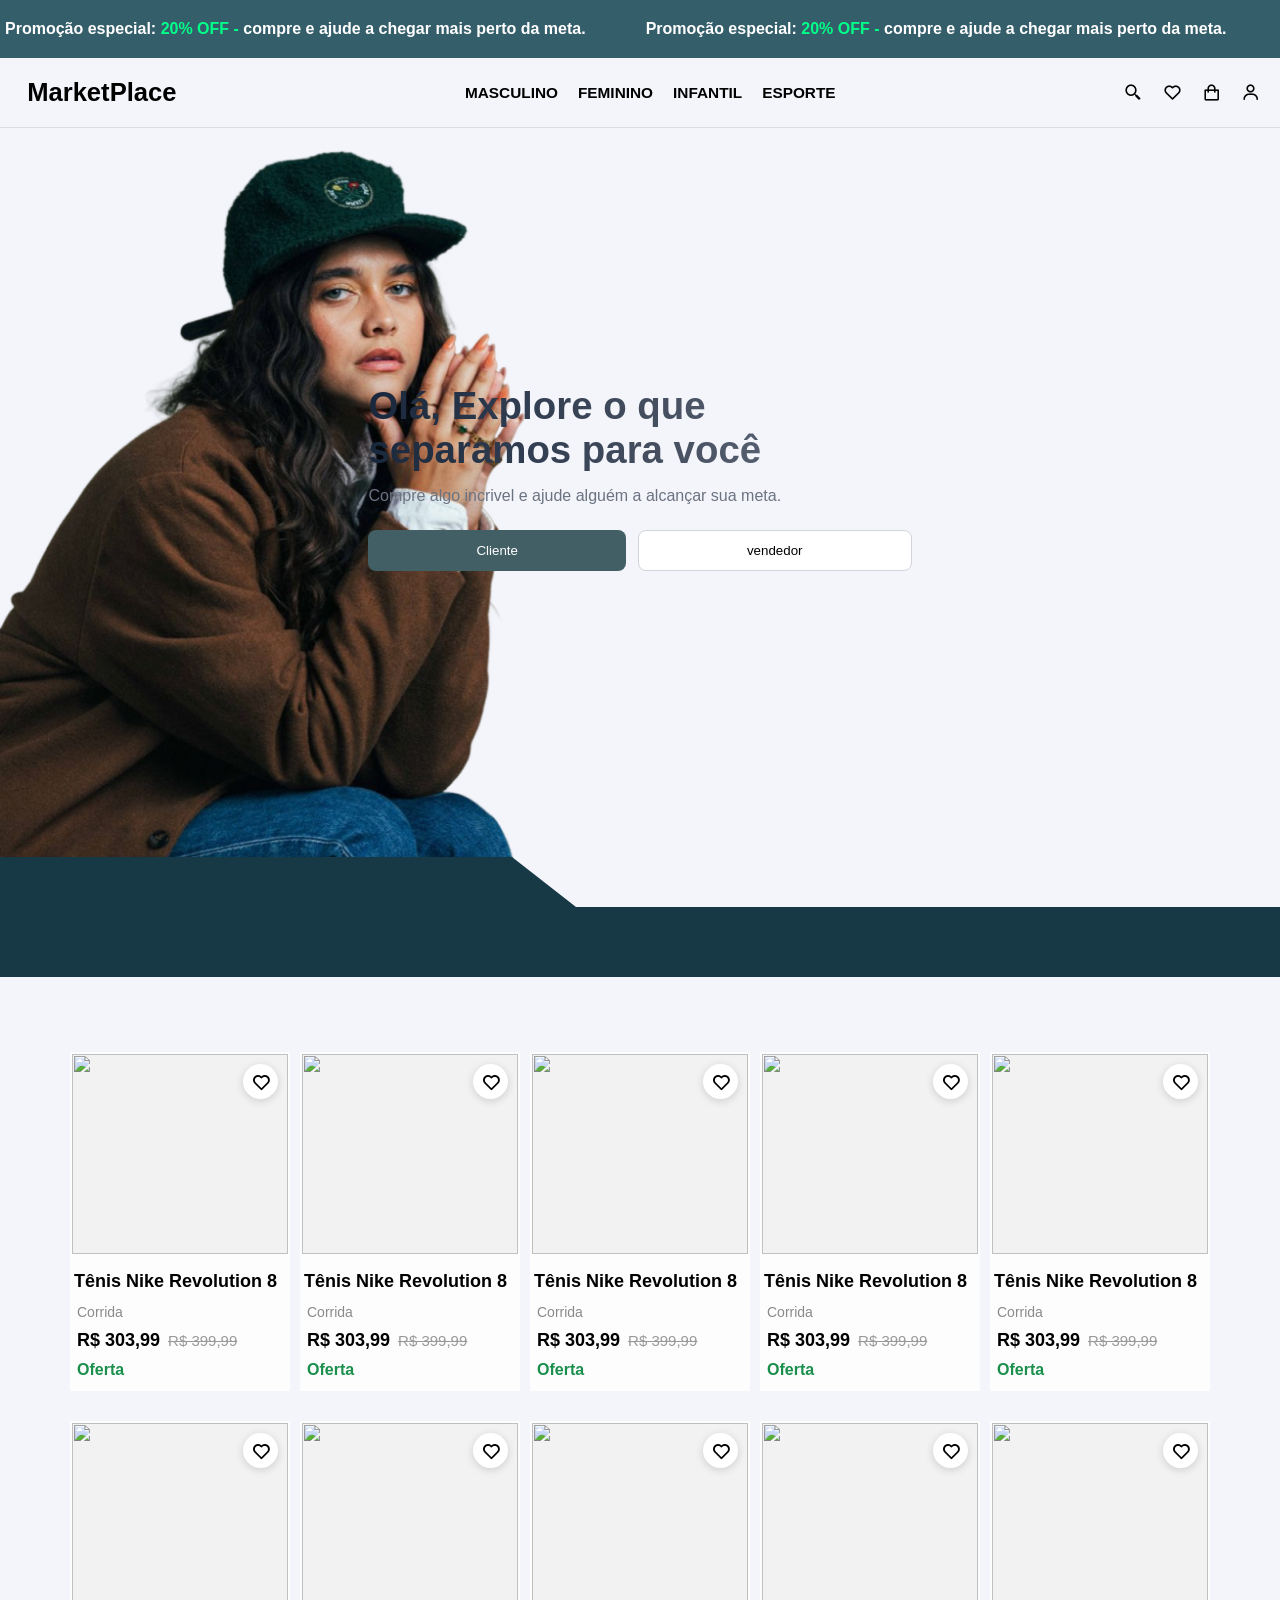
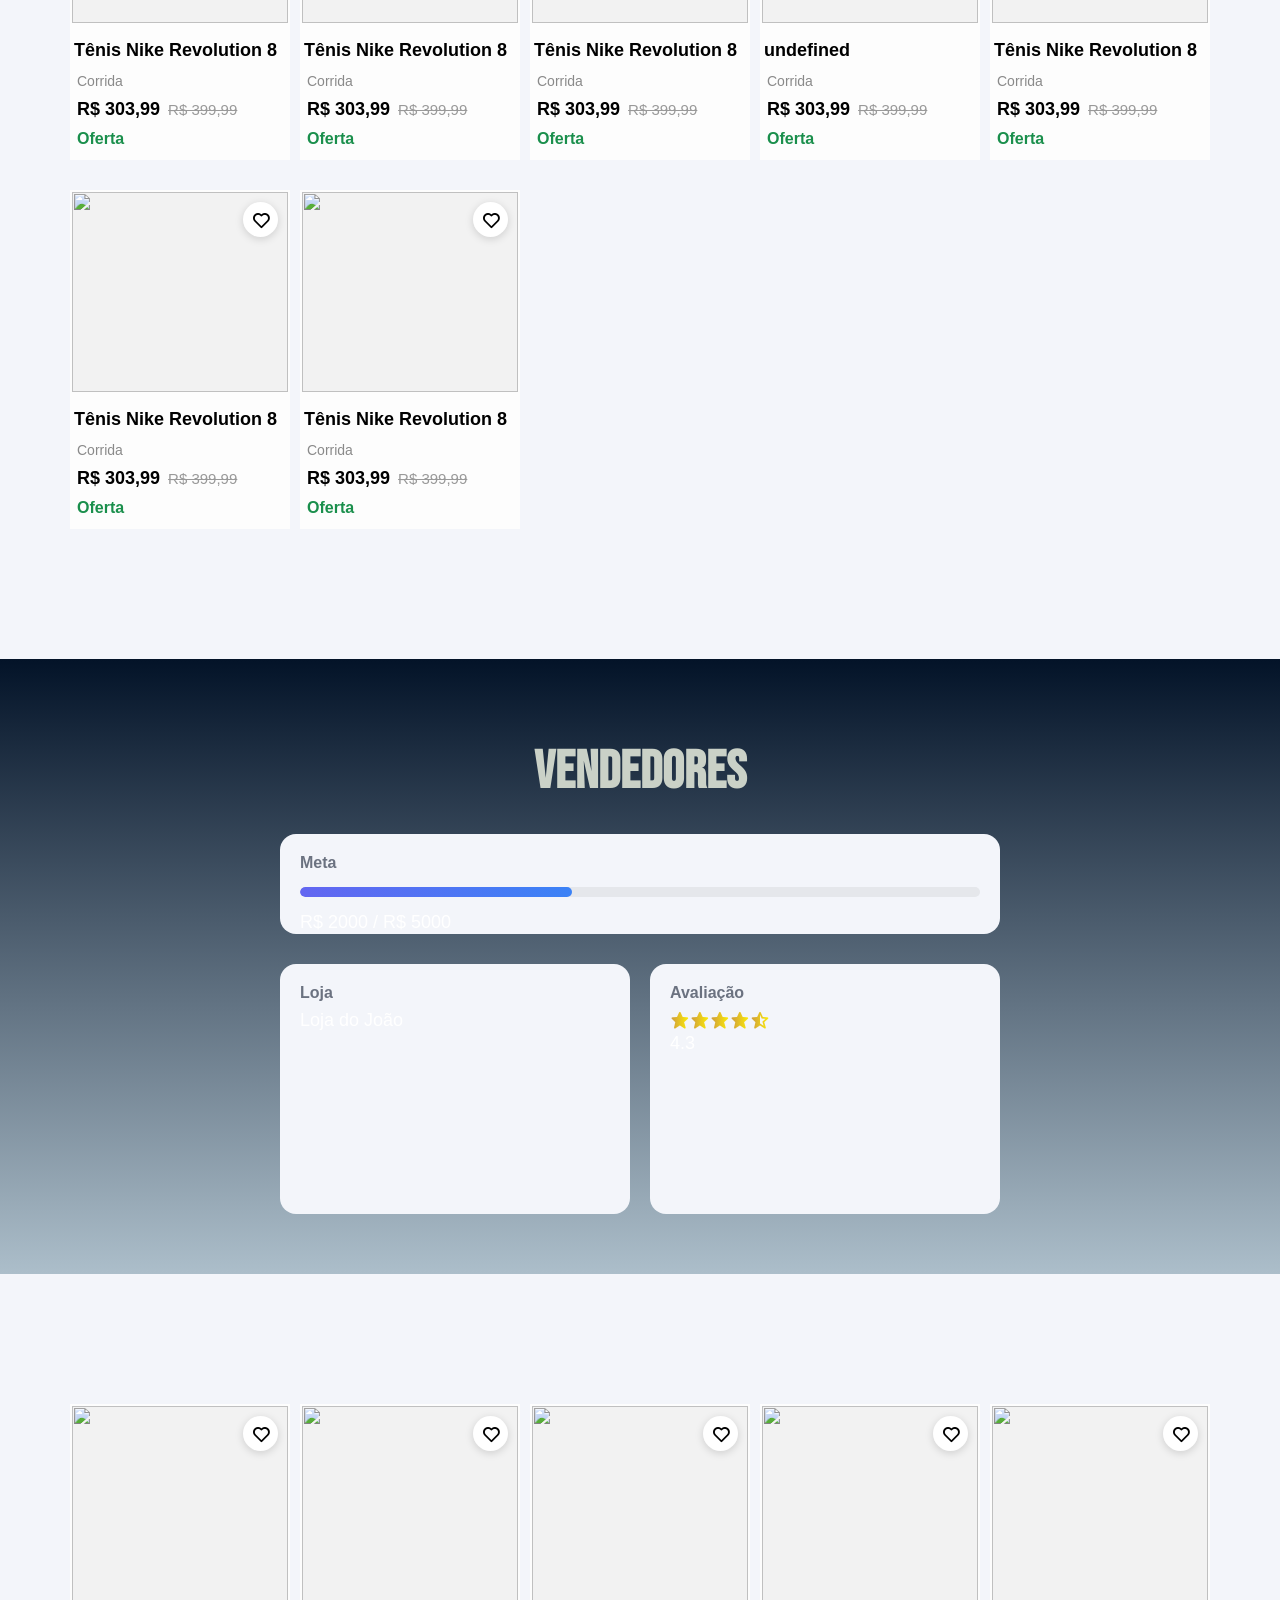
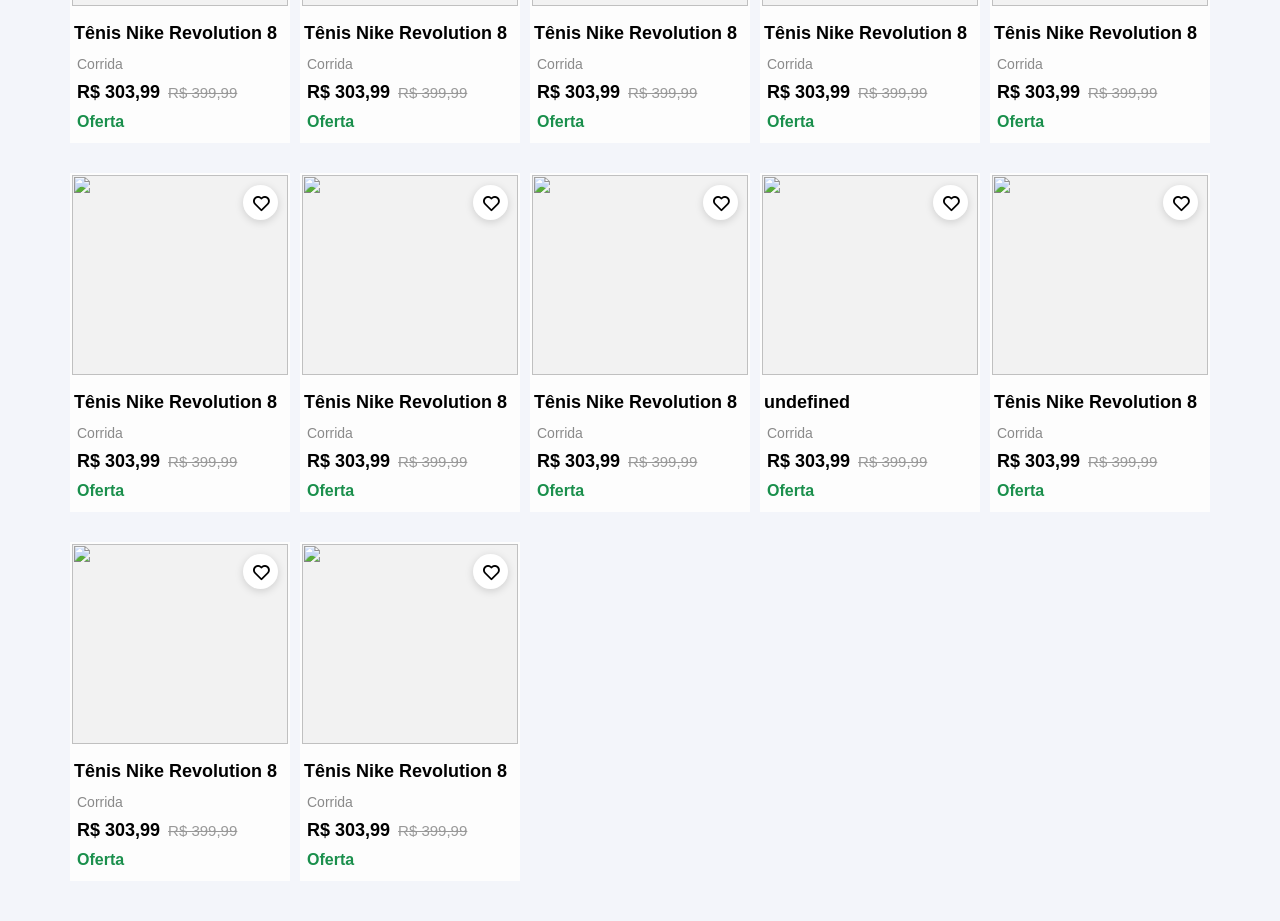
==== index.html @ a1384e56 "Add files via upload" ====
<!DOCTYPE html>
<html lang="pt-br">

<head>
    <meta charset="UTF-8">
    <title>MarketPlace</title>
    <link rel="stylesheet" href="assets/css/homes.css">
    <link href="https://unpkg.com/boxicons@2.1.4/css/boxicons.min.css" rel="stylesheet" />
    <link rel="icon" href="assets/img/logo.png" type="image/png">
</head>

<body>

    <div class="offers-bar">
        <div class="promo-track">
            <div class="promo">
                <p>Promoção especial: <span> 20% OFF - </span> compre e ajude a chegar mais perto da meta.</p>
                <p>Promoção especial: <span> 20% OFF - </span> compre e ajude a chegar mais perto da meta.</p>
                <p>Promoção especial: <span> 20% OFF - </span> compre e ajude a chegar mais perto da meta.</p>
                <p>Promoção especial: <span> 20% OFF - </span> compre e ajude a chegar mais perto da meta.</p>
            </div>
            <div class="promo">
                <p>Promoção especial: <span> 20% OFF - </span> compre e ajude a chegar mais perto da meta.</p>
                <p>Promoção especial: <span> 20% OFF - </span> compre e ajude a chegar mais perto da meta.</p>
                <p>Promoção especial: <span> 20% OFF - </span> compre e ajude a chegar mais perto da meta.</p>
                <p>Promoção especial: <span> 20% OFF - </span> compre e ajude a chegar mais perto da meta.</p>
            </div>
        </div>
    </div>
    <nav class="main-header">
        <!-- ================== LOGO ==================-->
        <div class="logo">
            <img src="assets/img/marketplace.png" alt="">
            <span>MarketPlace</span>
        </div>
        <!-- ================== MENU ==================-->
        <div class="main-nav">
            <a href="#">MASCULINO</a>
            <a href="#">FEMININO</a>
            <a href="#">INFANTIL</a>
            <a href="#">ESPORTE</a>
        </div>
        <!-- ================== ICONÊS ==================-->
        <div class="header-icons">
            <i class='bx bx-search-alt-2'></i>
            <i class='bx bx-heart'></i>
            <i class='bx bx-shopping-bag'></i>
            <i class='bx bx-user'></i>
        </div>
    </nav>



    <!-- ================== Baner ==================-->
    <section class="hero">
        <div class="img-primary"><img src="assets/img/modelo5.png" alt=""></div>
        <div class="hero-content animate">
            <h1>Olá, Explore o que <br> separamos para você</h1>
            <p>Compre algo incrivel e ajude alguém a alcançar sua meta.</p>
            <div class="buttons">
                <button class="btn-primary">Cliente</button>
                <button class="btn-secondary">vendedor</button>
            </div>
        </div>
    </section>

    <section class="retangulo"></section>

    <!-- ====================== PRODUTOS 01 ====================== -->
    <section class="main-offers animate">
        <div class="container" id="produtos-container01">
            
        </div>
    </section>


    <!-- ====================== PERFIL DE VENDEDORES ====================== -->
    <section class="seller-deshboard">
        <h2>VENDEDORES</h2>
        <div class="slider-vendedores">
            <div class="track">
                <!-- Loja 01 -->
                <div class="grupo">
                    <div class="card-vendedor meta">
                        <h3>Meta</h3>
                        <div class="barra">
                            <div class="progresso"></div>
                        </div>
                        <p class="meta-text"></p>
                    </div>
                    <div class="card-vendedor loja">
                        <h3>Loja</h3>
                        <p class="nome">Loja do João</p>
                    </div>
                    <div class="card-vendedor avaliacao">
                        <h3>Avaliação</h3>
                        <div class="stars"></div>
                        <p class="nota"></p>
                    </div>
                </div>
                <!-- Loja 02 -->
                <div class="grupo">
                    <div class="card-vendedor meta">
                        <h3>Meta</h3>
                        <div class="barra">
                            <div class="progresso"></div>
                        </div>
                        <p class="meta-text"></p>
                    </div>
                    <div class="card-vendedor loja">
                        <h3>Loja</h3>
                        <p class="nome">Loja da Ana</p>
                    </div>
                    <div class="card-vendedor avaliacao">
                        <h3>Avaliação</h3>
                        <div class="stars"></div>
                        <p class="nota"></p>
                    </div>
                </div>
                <!-- Loja 03 -->
                <div class="grupo">
                    <div class="card-vendedor meta">
                        <h3>Meta</h3>
                        <div class="barra">
                            <div class="progresso"></div>
                        </div>
                        <p class="meta-text"></p>
                    </div>
                    <div class="card-vendedor loja">
                        <h3>Loja</h3>
                        <p class="nome">Tech Store</p>
                    </div>
                    <div class="card-vendedor avaliacao">
                        <h3>Avaliação</h3>
                        <div class="stars"></div>
                        <p class="nota"></p>
                    </div>
                </div>
                <!-- Loja 04 -->
                <div class="grupo">
                    <div class="card-vendedor meta">
                        <h3>Meta</h3>
                        <div class="barra">
                            <div class="progresso"></div>
                        </div>
                        <p class="meta-text"></p>
                    </div>
                    <div class="card-vendedor loja">
                        <h3>Loja</h3>
                        <p class="nome">Tech Store</p>
                    </div>
                    <div class="card-vendedor avaliacao">
                        <h3>Avaliação</h3>
                        <div class="stars"></div>
                        <p class="nota"></p>
                    </div>
                </div>
                <!-- Loja 05 -->
                <div class="grupo">
                    <div class="card-vendedor meta">
                        <h3>Meta</h3>
                        <div class="barra">
                            <div class="progresso"></div>
                        </div>
                        <p class="meta-text"></p>
                    </div>
                    <div class="card-vendedor loja">
                        <h3>Loja</h3>
                        <p class="nome">Tech Store</p>
                    </div>
                    <div class="card-vendedor avaliacao">
                        <h3>Avaliação</h3>
                        <div class="stars"></div>
                        <p class="nota"></p>
                    </div>
                </div>
                <!-- Loja 06 -->
                <div class="grupo">
                    <div class="card-vendedor meta">
                        <h3>Meta</h3>
                        <div class="barra">
                            <div class="progresso"></div>
                        </div>
                        <p class="meta-text"></p>
                    </div>
                    <div class="card-vendedor loja">
                        <h3>Loja</h3>
                        <p class="nome">Tech Store</p>
                    </div>
                    <div class="card-vendedor avaliacao">
                        <h3>Avaliação</h3>
                        <div class="stars"></div>
                        <p class="nota"></p>
                    </div>
                </div>
            </div>
        </div>
    </section>

    <!-- ====================== PRODUTOS 02 ====================== -->
    <section class="main-offers animate">
        <div class="container" id="produtos-container02">
            
        </div>
    </section>

    <script src="assets/js/modelo.js"></script>

</body>

</html>
---- assets/css/homes.css ----
@import url('https://fonts.googleapis.com/css2?family=Bebas+Neue&family=Permanent+Marker&family=SN+Pro:ital,wght@0,200..900;1,200..900&display=swap');

/* Reset básico */
* {
    margin: 0;
    padding: 0;
    box-sizing: border-box;
    font-family: Arial, Helvetica, sans-serif;
    /* Use 'Samsung Sharp Sans' se tiver o arquivo */
}

body {
    background: #f3f5fa;
}


.main-header {
    display: flex;
    align-items: center;
    justify-content: space-between;
    padding: 20px;
    border-bottom: 1px solid #dcdde1;

    position: sticky;
    top: 0;
    z-index: 1000;
    background: #f3f5fa;
}



/* LOGO */
.logo {
    font-size: clamp(18px, 2vw, 28px);
    font-weight: bold;
}

/* MENU */
.main-nav {
    display: flex;
    font-size: clamp(14px, 1.2vw, 18px);
    list-style: none;
    gap: 20px;
}

.main-nav a {
    text-decoration: none;
    color: black;
    font-family: 'Fira Sasns', sans-serif;
    font-weight: 600;
}

.main-nav a:hover {
    color: #ccc;
}


/* ICONES */
.header-icons {
    display: flex;
    gap: 20px;
    font-size: clamp(16px, 1.5vw, 22px);
    cursor: pointer;

}

/* banner*/
.hero {
    min-height: 76vh;
    display: flex;
    align-items: center;
    justify-content: center;
    position: relative;

}

.hero-content h1 {
    font-size: clamp(24px, 3vw, 16vh);
    margin: 15px 0;
    background: linear-gradient(90deg, #19273c, #6b7280);
    background-clip: text;
    -webkit-text-fill-color: transparent;
}

.hero-content p {
    color: #6b7280;
    margin-bottom: 25px;
}

.buttons {
    display: flex;
    justify-content: center;
    gap: 12px;
    margin-top: 10px;
}

.btn-primary {
    background: #425f65;
    color: white;
    border: none;
    padding: 12px 12vh;
    border-radius: 8px;
    font-weight: 500px;
    cursor: pointer;
}

.btn-secondary {
    background: #ffffff;
    color: black;
    border: 1px solid #d1d5db;
    padding: 12px 12vh;
    border-radius: 8px;
    font-weight: 500px;
    cursor: pointer;
}

/* oferta */
.offers-bar {
    overflow: hidden;
    background: #355e6b;
    color: white;
    padding: 10px 0;
}

.promo-track {
    display: flex;
    gap: 50px;
    width: max-content;
    animation: scroll 30s linear infinite;
}

.promo {
    display: flex;
    gap: 60px;
}

.promo p {
    white-space: nowrap;
    font-family: Arial, Helvetica, sans-serif;
    color: white;
}

.promo span {
    color: #00ff88;
    font-weight: bold;
}

@keyframes scroll {
    from {
        transform: translateX(0);
    }

    to {
        transform: translateX(-50%);
    }
}

.img-primary {
    position: absolute;
    left: 0;
    top: 55%;
    transform: translateY(-50%);
}

.img-primary img {
    display: block;
    width: 60vh;
    height: auto;
}

.img-primary img::after {
    content: "";
    position: absolute;
    left: 0;
    bottom: 0;
    width: 100%;
    height: 40%;
    background: linear-gradient(to top rgba(0, 0, 0.4) transparent);

    pointer-events: none;
}

.retangulo {
    width: 100%;
    height: 200px;
    background: #173845;
    clip-path: polygon(0 40%, 40% 40%, 45% 65%, 100% 65%, 100% 100%, 0% 100%);
    display: flex;
    align-items: center;
    position: relative;
    top: -35px;
    box-shadow: 2 15px 30px rgba(0, 0, 0, 0.4);
    overflow: hidden;
}


/* 4. Título Inferior */
.main-offers h2 {
    text-align: center;
    font-size: 6vh;
    margin: 50px;
    color: #465741;
    font-family: "Bebas Neue", sans-serif;
}

/* CARDS */
/* container dos produtos */
.container {
    display: grid;
    grid-template-columns: repeat(auto-fit, 220px);
    /* largura fixa */
    justify-content: center;
    row-gap: 30px;
    column-gap: 10px;
    padding: 40px 20px;
}

/* card */
.card {
    max-width: 220px;
    background: #fdfdFD;
    position: relative;
    cursor: pointer;
    border: 2px solid transparent;
    transition: 0.3s;
    transition: all 0.6s ease, box-shadow 0.3s ease;
}

.card:hover {
    border: 2px solid black;
    transform: translateY(-5px);
    box-shadow: 0 10px 25px rgba(0, 0, 0, 0.15);
}

.heart {
    position: absolute;
    top: 10px;
    right: 10px;

    width: 35px;
    height: 35px;

    background: white;
    border-radius: 50%;

    display: flex;
    align-items: center;
    justify-content: center;

    font-size: 20px;
    cursor: pointer;

    box-shadow: 0 2px 8px rgba(0, 0, 0, 0.15);
}


/* área da imagem */
.img-produto {
    background: #f2f2f2;
    width: 100%;
    height: 200px;
    display: flex;
    align-items: center;
    justify-content: center;
}

/* imagem */
.img-produto img {
    width: 100%;
    height: 100%;
    object-fit: cover;
}

/* título */
.card h3 {
    font-size: 18px;
    margin-top: 15px;
    padding: 2px;
}

/* categoria */
.categoria {
    color: #8a8a8a;
    font-size: 14px;
    padding: 10px 5px;
}

/* preço */
.price {
    display: flex;
    align-items: center;
    gap: 8px;
    padding: 0 5px;
}

.preco-atual {
    font-weight: bold;
    font-size: 18px;
}

.preco-antigo {
    text-decoration: line-through;
    font-size: 15px;
    color: #999;
}


/* promoção */
.promo {
    color: #1a8f4c;
    font-weight: bold;
    padding: 10px 5px;
}

/*Pefil de venderes e suas metas*/
.seller-deshboard {
    grid-template-columns: repeat(2, 350px);
    background: linear-gradient(to bottom, #031328, #acbeca);
    justify-content: center;
    gap: 20px;
    margin: 90px 0;
    padding: 50px;
}

/* 4. Título Inferior */
.seller-deshboard h2 {
    grid-column: span 2;
    text-align: center;
    font-size: 6vh;
    margin: 30px;
    color: #cad1c7;
    font-family: "Bebas Neue", sans-serif;
}

/* Vendedores */
.card-vendedor {
    background: #f3f5fa;
    padding: 20px;
    border-radius: 16px;
    width: 350px;
    height: 250px;
    margin-bottom: 10px;
    color: white;
}

/* card grande */
.meta {
    grid-column: span 2;
    width: 100%;
    height: 100px;
}

/* títulos */
.card-vendedor h3 {
    font-size: 16px;
    color: #6b7280;
    margin-bottom: 8px;
}

/* texto principal */
.card-vendedor p {
    font-size: 18px;
    font-weight: 500;
}

/* estrelas */
.stars i {
    background: linear-gradient(to right, #cc9743, #fff200);
    font-size: 20px;
    justify-content: center;
    background-clip: text;
    -webkit-text-fill-color: transparent;
}

#nota {
    font-weight: bold;
    font-size: 20vh;
    margin-top: 5px;
    color: black;
}

/* barra */
.barra {
    width: 100%;
    height: 10px;
    background: #e5e7eb;
    border-radius: 999px;
    overflow: hidden;
    margin: 15px 0;
}

/* progresso */
.progresso {
    width: 0%;
    height: 100%;
    border-radius: 999px;
    transition: width 1s ease;
    background: linear-gradient(90deg, #6366f1, #3b82f6);
}

.slider-vendedores {
    overflow: hidden;
    width: 100%;
}

.track {
    display: flex;
    transition: transform 0.8s ease-in-out;
}

.grupo {
    min-width: 100%;
    display: grid;
    grid-template-columns: repeat(2, 350px);
    justify-content: center;
    gap: 20px;
}

@media (prefers-color-scheme: dark) {
    body {
        background: #051216;
        color: #ffffff;

        background-image: url("data:image/svg+xml,<svg xmlns='http://www.w3.org/2000/svg' width='800' height='400'><g fill='none' stroke='%23333333' stroke-width='1'><path d='M0 200 Q200 100 400 200 T800 200'/><path d='M0 230 Q200 130 400 230 T800 230'/><path d='M0 260 Q200 160 400 260 T800 260'/><path d='M0 290 Q200 190 400 290 T800 290'/></g></svg>");

        background-size: 800px 400px;
    }

    .main-header {
        background-color: #071b22;
        border-bottom: 1px solid #7ddacf9a;
    }

    .main-nav a {
        color: white;
    }

    .hero-content h1 {
        background: linear-gradient(90deg, #eaebed, #6b7280);
        background-clip: text;
        -webkit-text-fill-color: transparent;
    }

    .card {
        background: #0e4338;
    }

    .retangulo{
        background: #042322;
    }

    .seller-deshboard{
           background: linear-gradient(to bottom, #122b45, #73787e); 
    }
}

.animate {
    opacity: 0;
    transform: translateY(60px);
    transition: all 0.8s ease;
}

.animate.show {
    opacity: 1;
    transform: translateY(0);
}
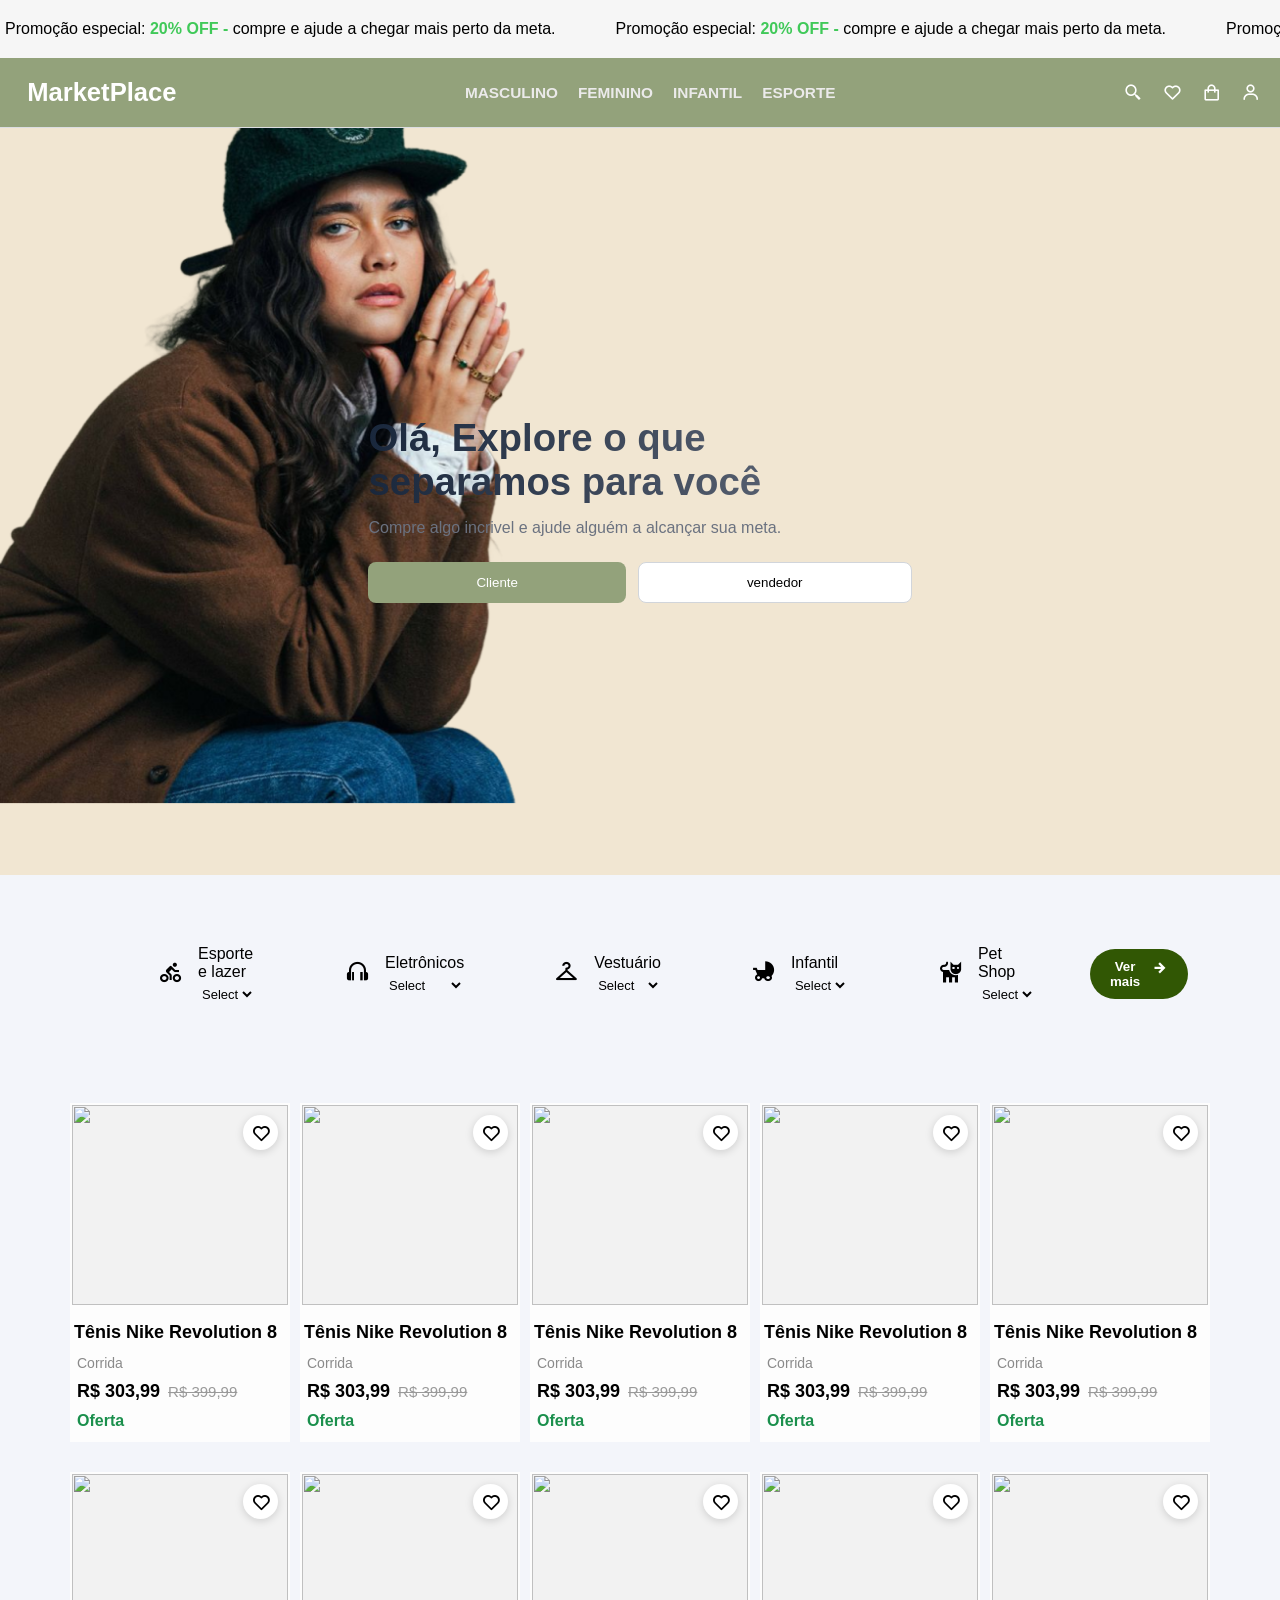
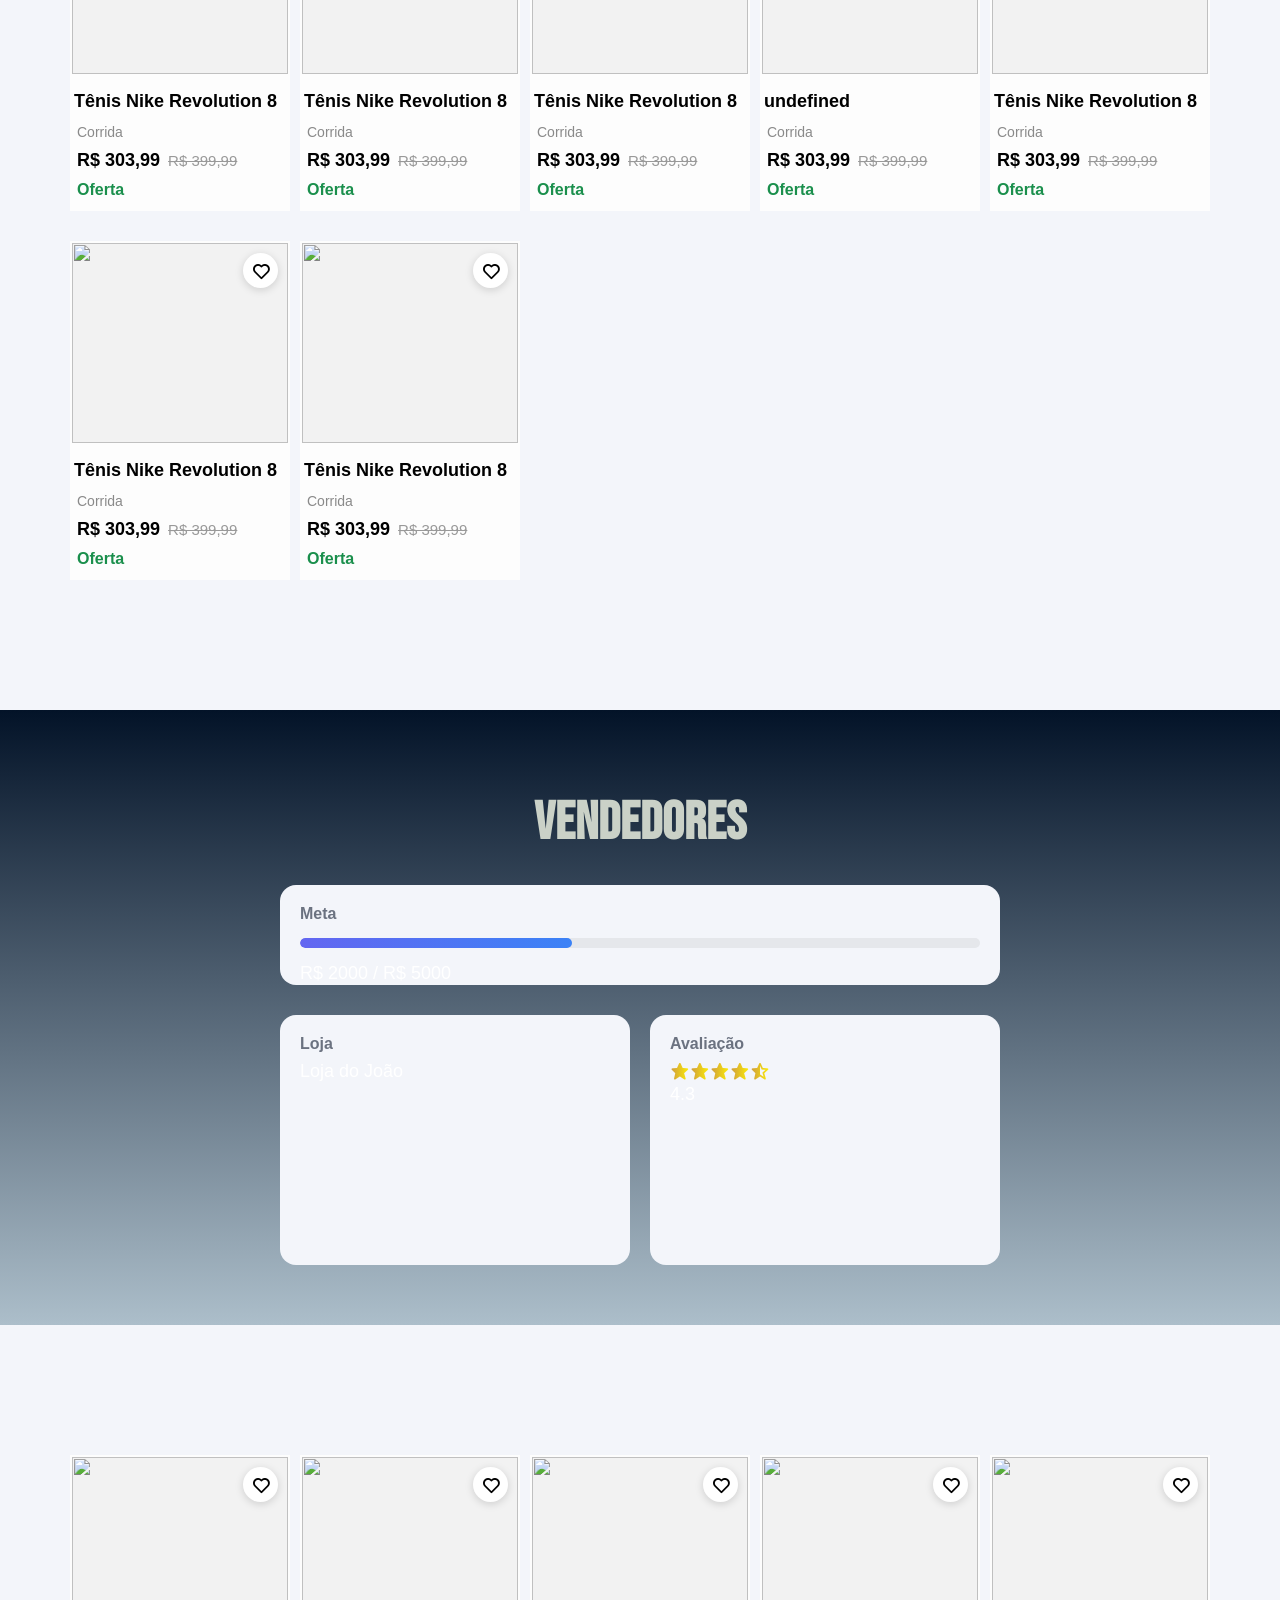
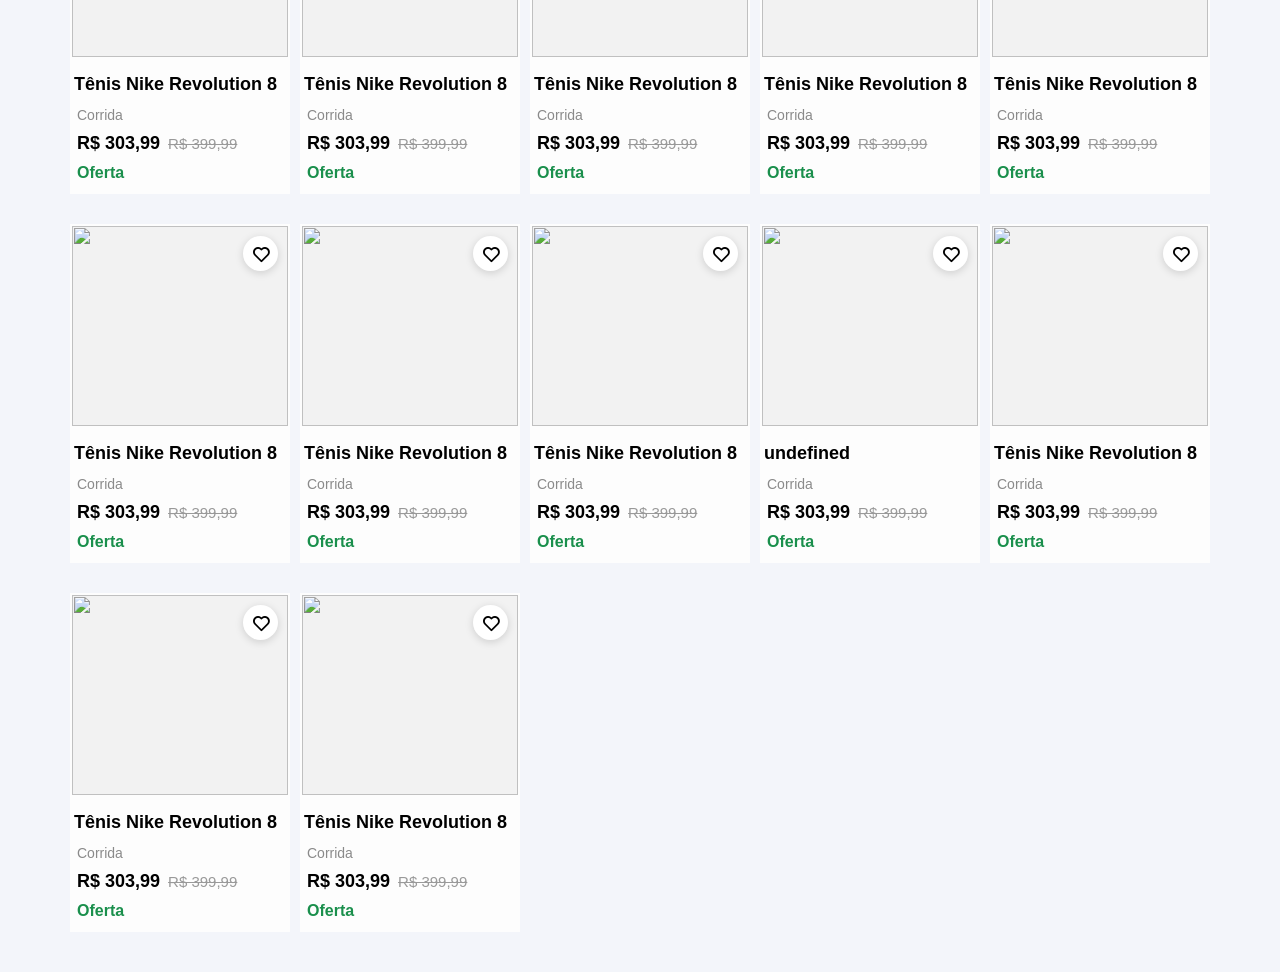
==== commit 8ee0293c: "Update index.html" ====
--- a/index.html
+++ b/index.html
@@ -64,12 +64,76 @@
         </div>
     </section>
 
-    <section class="retangulo"></section>
+    <div class="filtro">
+        <div class="item">
+            <span><i class='bx bx-cycling'></i></span>
+            <div class="info">
+                <p>Esporte e lazer</p>
+                <select>
+                    <option>Select</option>
+                </select>
+            </div>
+        </div>
+
+        <div class="divisor"></div>
+
+        <div class="item">
+            <span><i class='bx bx-headphone'></i></span>
+            <div class="info">
+                <p>Eletrônicos</p>
+                <select>
+                    <option>Select</option>
+                </select>
+            </div>
+        </div>
+
+        <div class="divisor"></div>
+
+        <div class="item">
+            <span><i class='bx bx-closet'></i></span>
+            <div class="info">
+                <p>Vestuário</p>
+                <select>
+                    <option>Select</option>
+                </select>
+            </div>
+        </div>
+
+        <div class="divisor"></div>
+
+        <div class="item">
+            <span><i class='bx bxs-baby-carriage'></i></span>
+            <div class="info">
+                <p>Infantil</p>
+                <select>
+                    <option>Select</option>
+                </select>
+            </div>
+        </div>
+
+        
+        <div class="divisor"></div>
+
+        <div class="item">
+            <span><i class='bx bxs-cat'></i></span>
+            <div class="info">
+                <p>Pet Shop</p>
+                <select>
+                    <option>Select</option>
+                </select>
+            </div>
+        </div>
+
+        <button class="btn-opc">Ver mais<i class='bx bx-right-arrow-alt'></i></button>
+    </div>
+
+
+
 
     <!-- ====================== PRODUTOS 01 ====================== -->
     <section class="main-offers animate">
         <div class="container" id="produtos-container01">
-            
+
         </div>
     </section>
 
@@ -200,7 +264,7 @@
     <!-- ====================== PRODUTOS 02 ====================== -->
     <section class="main-offers animate">
         <div class="container" id="produtos-container02">
-            
+
         </div>
     </section>
 
@@ -208,4 +272,4 @@
 
 </body>
 
-</html>+</html>
--- a/assets/css/homes.css
+++ b/assets/css/homes.css
@@ -20,11 +20,10 @@
     justify-content: space-between;
     padding: 20px;
     border-bottom: 1px solid #dcdde1;
-
     position: sticky;
     top: 0;
     z-index: 1000;
-    background: #f3f5fa;
+    background: #93a27b;
 }
 
 
@@ -33,6 +32,7 @@
 .logo {
     font-size: clamp(18px, 2vw, 28px);
     font-weight: bold;
+    color: white;
 }
 
 /* MENU */
@@ -45,19 +45,20 @@
 
 .main-nav a {
     text-decoration: none;
-    color: black;
+    color: rgb(235, 234, 234);
     font-family: 'Fira Sasns', sans-serif;
     font-weight: 600;
 }
 
 .main-nav a:hover {
-    color: #ccc;
+    color: #000000;
 }
 
 
 /* ICONES */
 .header-icons {
     display: flex;
+    color: white;
     gap: 20px;
     font-size: clamp(16px, 1.5vw, 22px);
     cursor: pointer;
@@ -66,11 +67,12 @@
 
 /* banner*/
 .hero {
-    min-height: 76vh;
+    min-height: 83vh;
     display: flex;
     align-items: center;
     justify-content: center;
     position: relative;
+    background: #f1e6d2;
 
 }
 
@@ -95,7 +97,7 @@
 }
 
 .btn-primary {
-    background: #425f65;
+    background: #93a27b;
     color: white;
     border: none;
     padding: 12px 12vh;
@@ -117,8 +119,7 @@
 /* oferta */
 .offers-bar {
     overflow: hidden;
-    background: #355e6b;
-    color: white;
+    background: #f6f6f6;
     padding: 10px 0;
 }
 
@@ -135,13 +136,12 @@
 }
 
 .promo p {
-    white-space: nowrap;
-    font-family: Arial, Helvetica, sans-serif;
-    color: white;
+    font-weight: 300;
+    color: black;
 }
 
 .promo span {
-    color: #00ff88;
+    color: #40c959;
     font-weight: bold;
 }
 
@@ -158,7 +158,7 @@
 .img-primary {
     position: absolute;
     left: 0;
-    top: 55%;
+    top: 311px;
     transform: translateY(-50%);
 }
 
@@ -168,29 +168,72 @@
     height: auto;
 }
 
-.img-primary img::after {
-    content: "";
-    position: absolute;
-    left: 0;
-    bottom: 0;
-    width: 100%;
-    height: 40%;
-    background: linear-gradient(to top rgba(0, 0, 0.4) transparent);
-
-    pointer-events: none;
-}
-
-.retangulo {
-    width: 100%;
-    height: 200px;
-    background: #173845;
-    clip-path: polygon(0 40%, 40% 40%, 45% 65%, 100% 65%, 100% 100%, 0% 100%);
-    display: flex;
-    align-items: center;
-    position: relative;
-    top: -35px;
-    box-shadow: 2 15px 30px rgba(0, 0, 0, 0.4);
-    overflow: hidden;
+.filtro{
+    width: 80%;
+    margin: 50px auto 40px;
+    display: flex;
+    align-items: center;
+    gap: 35px;
+
+    padding: 15px 20px;
+}
+
+.item{
+    display: flex;
+    align-items: center;
+    gap: 15px;
+    padding: 5px 10px;
+}
+
+.item span{
+    font-size: 25px;
+}
+
+.info{
+    display: flex;
+    flex-direction: column;
+    gap: 5px;
+}
+
+.item select{
+    border: none;
+    outline: none;
+    font-size: 13px;
+    background: transparent;
+    cursor: pointer;
+    
+}
+
+.divisor{
+    width: 1px;
+    height: 30px;
+    background: #333;
+}
+
+.btn-opc{
+    display: inline-flex;
+    background: #315704;
+    color: white;
+    border: none;
+    gap: 10px;
+    padding: 10px 20px;
+    border-radius: 30px;
+    cursor: pointer;
+    font-weight: bold;
+    margin-left: 10px;
+    transition: 0.3s;
+}
+
+.btn-opc i{
+    align-items: center;
+    font-size: 18px;
+    font-weight: bold;
+}
+
+
+.btn-opc:hover{
+    content: "i";
+    background: #1a8f26;
 }
 
 
@@ -416,43 +459,7 @@
     gap: 20px;
 }
 
-@media (prefers-color-scheme: dark) {
-    body {
-        background: #051216;
-        color: #ffffff;
-
-        background-image: url("data:image/svg+xml,<svg xmlns='http://www.w3.org/2000/svg' width='800' height='400'><g fill='none' stroke='%23333333' stroke-width='1'><path d='M0 200 Q200 100 400 200 T800 200'/><path d='M0 230 Q200 130 400 230 T800 230'/><path d='M0 260 Q200 160 400 260 T800 260'/><path d='M0 290 Q200 190 400 290 T800 290'/></g></svg>");
-
-        background-size: 800px 400px;
-    }
-
-    .main-header {
-        background-color: #071b22;
-        border-bottom: 1px solid #7ddacf9a;
-    }
-
-    .main-nav a {
-        color: white;
-    }
-
-    .hero-content h1 {
-        background: linear-gradient(90deg, #eaebed, #6b7280);
-        background-clip: text;
-        -webkit-text-fill-color: transparent;
-    }
-
-    .card {
-        background: #0e4338;
-    }
-
-    .retangulo{
-        background: #042322;
-    }
-
-    .seller-deshboard{
-           background: linear-gradient(to bottom, #122b45, #73787e); 
-    }
-}
+
 
 .animate {
     opacity: 0;
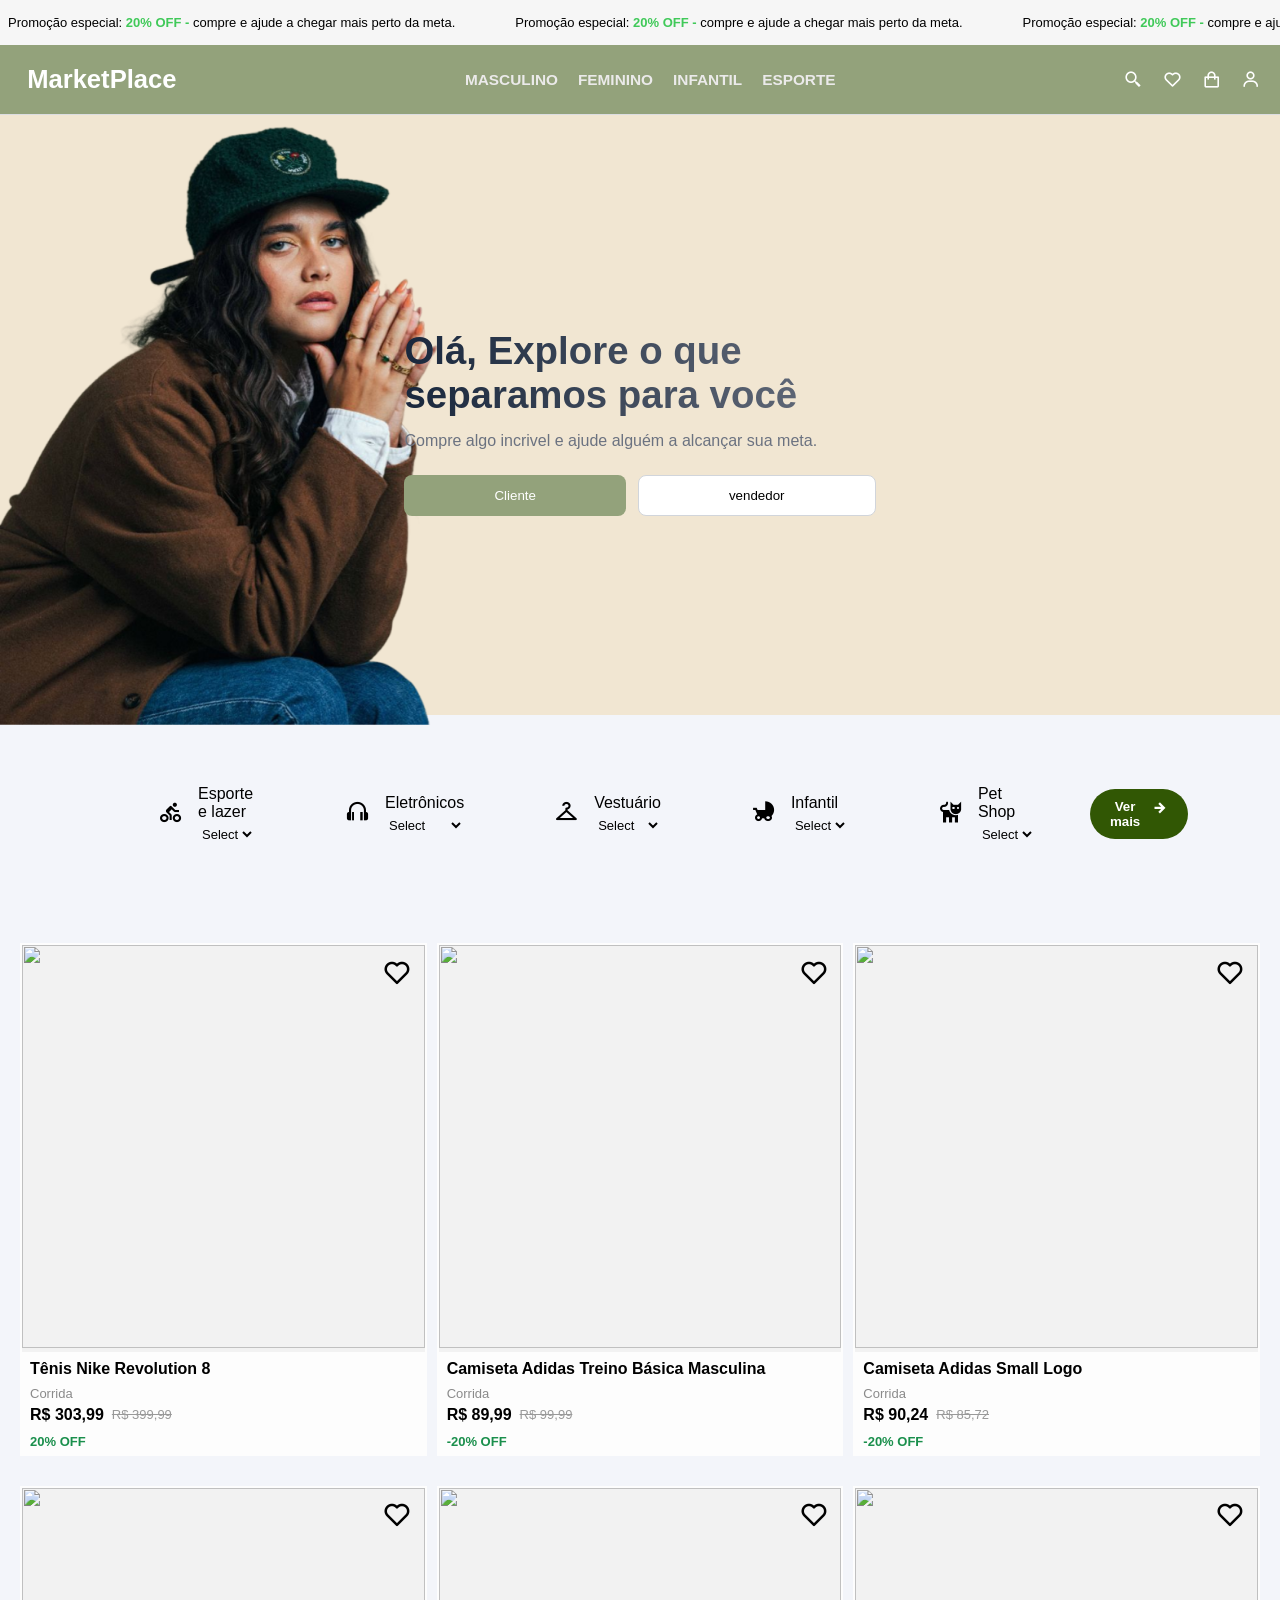
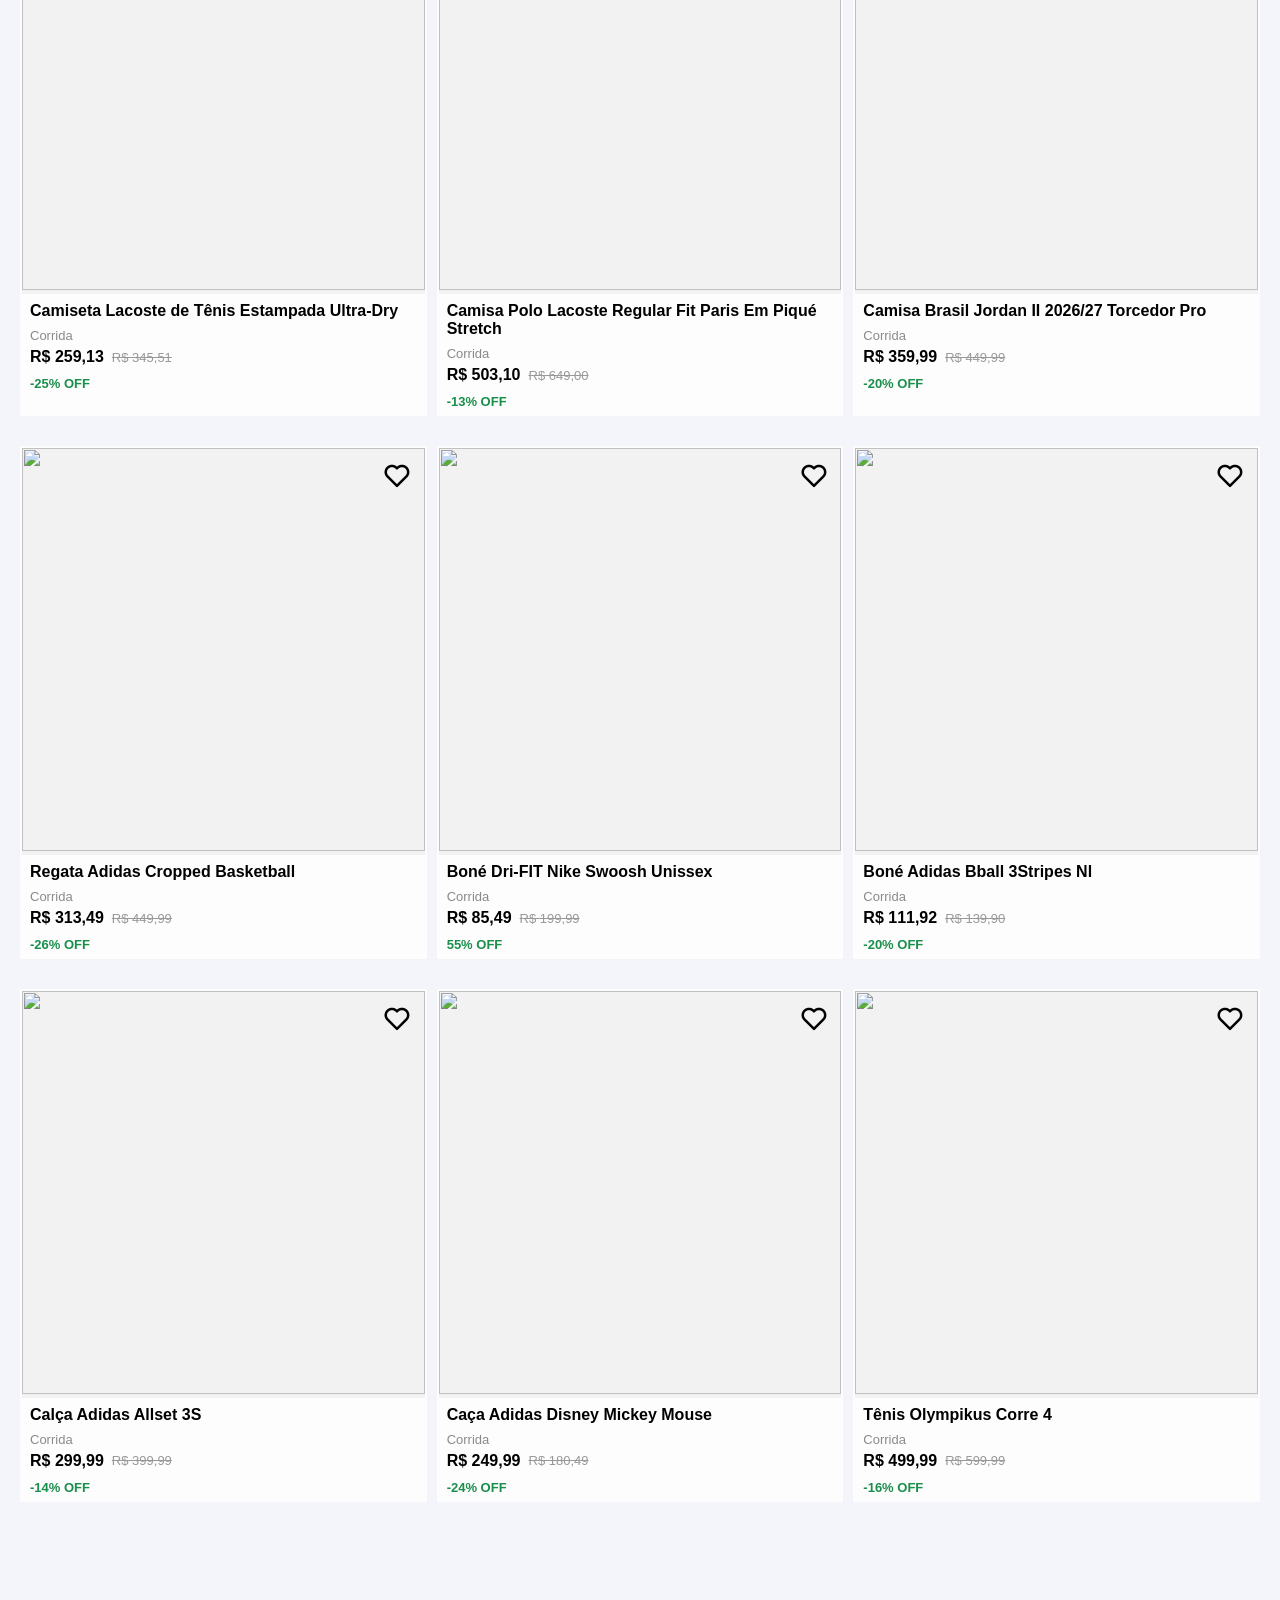
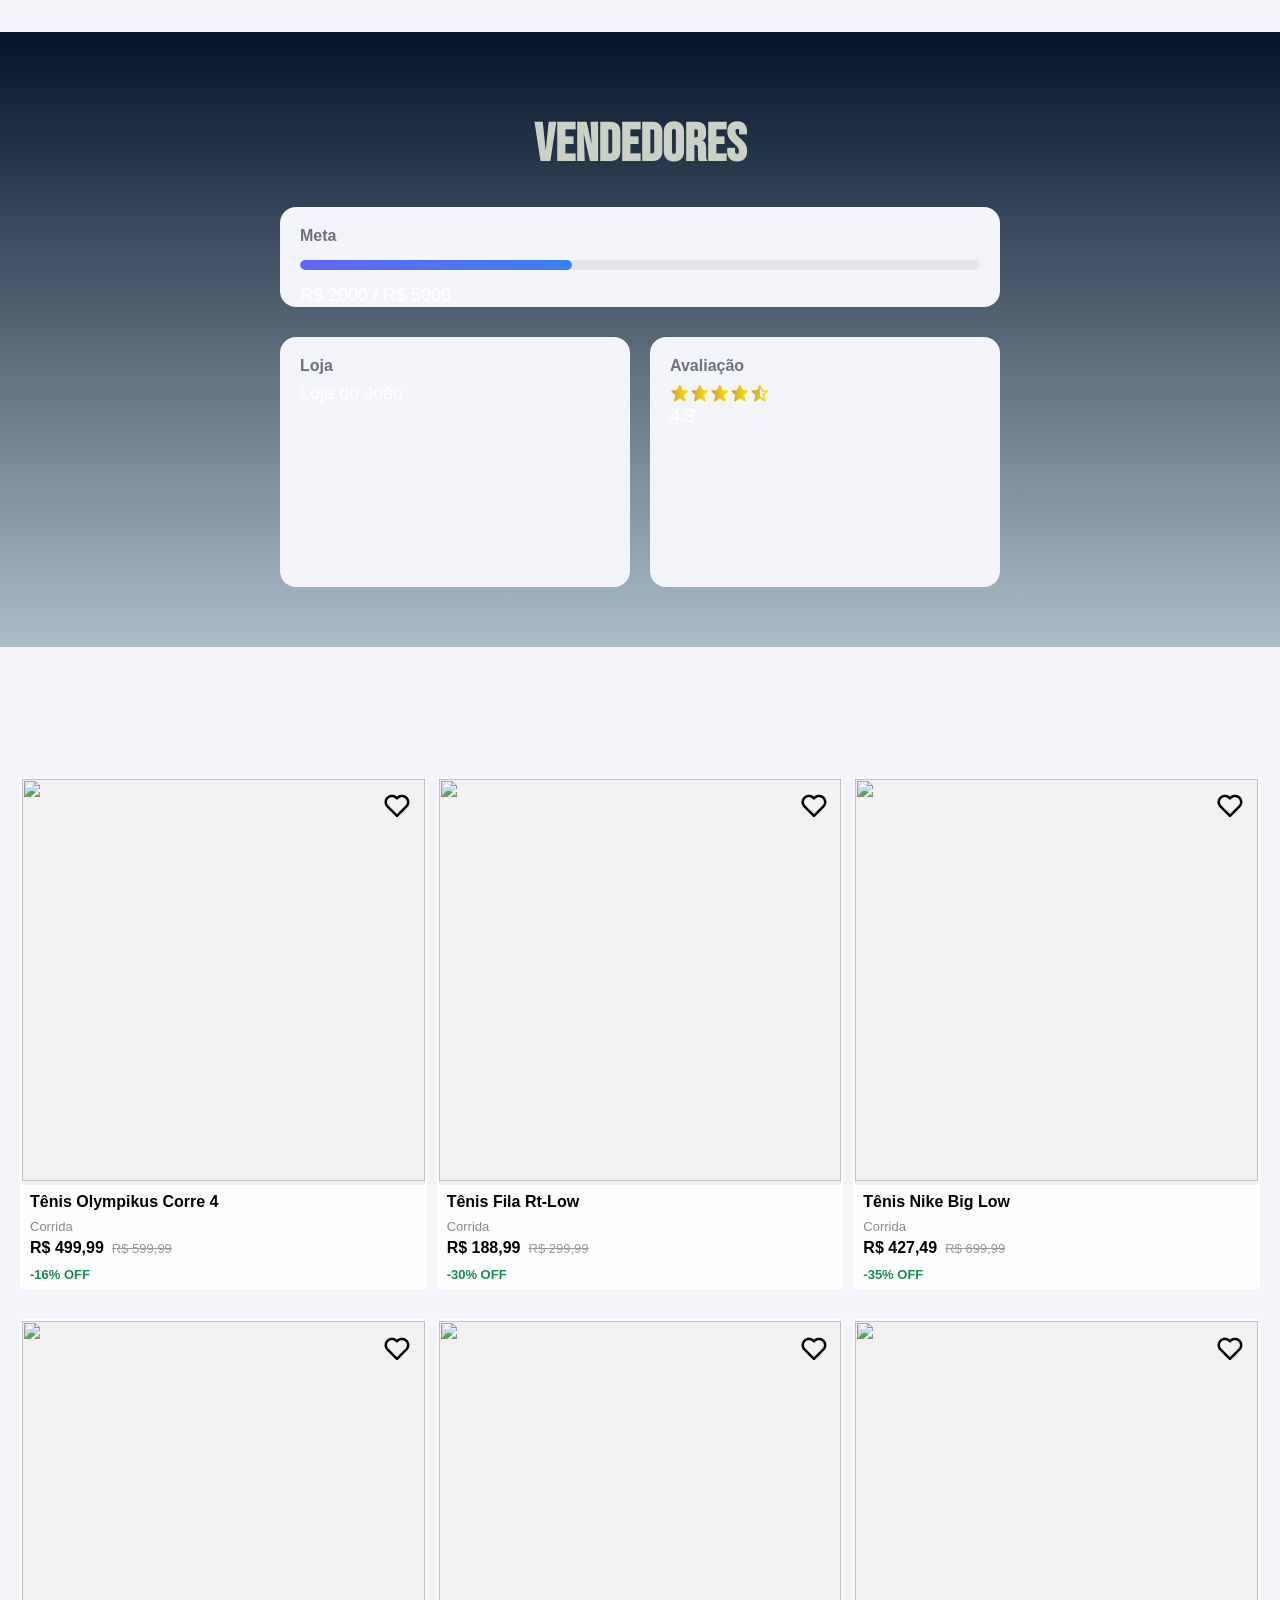
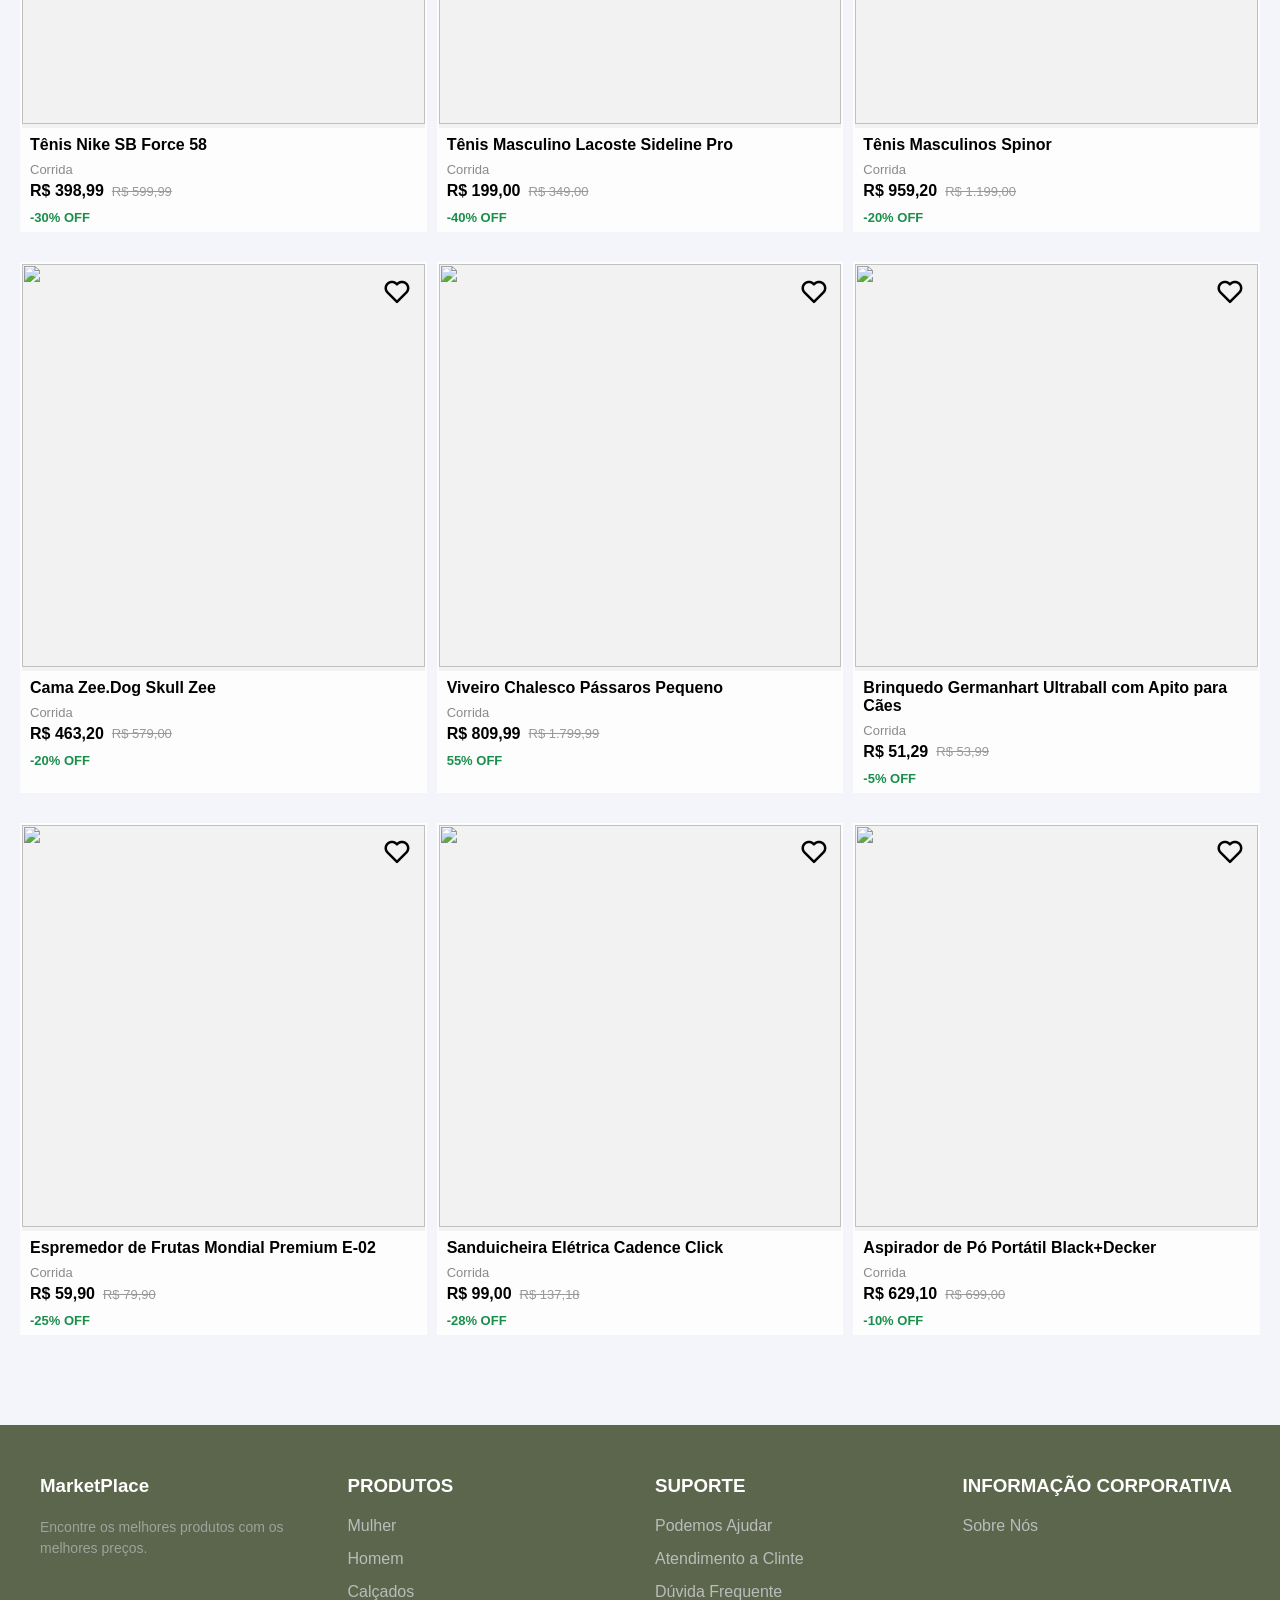
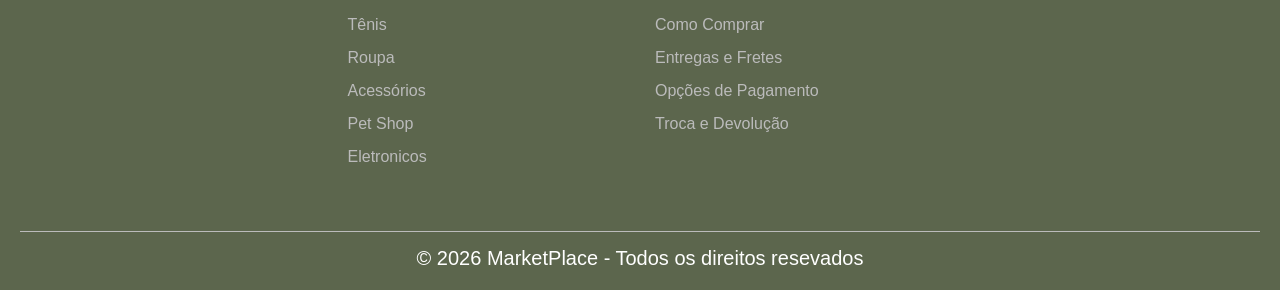
==== commit dec993b8: "Update index.html" ====
--- a/index.html
+++ b/index.html
@@ -111,7 +111,7 @@
             </div>
         </div>
 
-        
+
         <div class="divisor"></div>
 
         <div class="item">
@@ -268,6 +268,54 @@
         </div>
     </section>
 
+    <footer class="footer">
+        <div class="footer-container">
+            <div class="footer-coll">
+                <h3>MarketPlace</h3>
+                <p>Encontre os melhores produtos com os melhores preços.</p>
+            </div>
+
+            <div class="footer-coll">
+                <h3>PRODUTOS</h3>
+                <ul>
+                    <li><a href="#">Mulher</a></li>
+                    <li><a href="#">Homem</a></li>
+                    <li><a href="#">Calçados</a></li>
+                    <li><a href="#">Tênis</a></li>
+                    <li><a href="#">Roupa</a></li>
+                    <li><a href="#">Acessórios</a></li>
+                    <li><a href="#">Pet Shop</a></li>
+                    <li><a href="#">Eletronicos</a></li>
+                </ul>
+            </div>
+
+            <div class="footer-coll">
+                <h3>SUPORTE</h3>
+                <ul>
+                    <li><a href="#">Podemos Ajudar</a></li>
+                    <li><a href="#">Atendimento a Clinte</a></li>
+                    <li><a href="#">Dúvida Frequente</a></li>
+                    <li><a href="#">Como Comprar</a></li>
+                    <li><a href="#">Entregas e Fretes</a></li>
+                    <li><a href="#">Opções de Pagamento</a></li>
+                    <li><a href="#">Troca e Devolução</a></li>
+                </ul>
+            </div>
+
+            <div class="footer-coll">
+                <h3>INFORMAÇÃO CORPORATIVA</h3>
+                <ul>
+                    <li><a href="#">Sobre Nós</a></li>
+                </ul>
+            </div>
+        </div>
+
+        <div class="footer-bottom">
+            <p>&copy; 2026 MarketPlace - Todos os direitos resevados</p>
+        </div>
+
+    </footer>
+
     <script src="assets/js/modelo.js"></script>
 
 </body>
--- a/assets/css/homes.css
+++ b/assets/css/homes.css
@@ -6,7 +6,6 @@
     padding: 0;
     box-sizing: border-box;
     font-family: Arial, Helvetica, sans-serif;
-    /* Use 'Samsung Sharp Sans' se tiver o arquivo */
 }
 
 body {
@@ -51,7 +50,7 @@
 }
 
 .main-nav a:hover {
-    color: #000000;
+    color: white;
 }
 
 
@@ -67,8 +66,8 @@
 
 /* banner*/
 .hero {
-    min-height: 83vh;
-    display: flex;
+    display: flex;
+    min-height: 600px;
     align-items: center;
     justify-content: center;
     position: relative;
@@ -100,7 +99,7 @@
     background: #93a27b;
     color: white;
     border: none;
-    padding: 12px 12vh;
+    padding: 12px 90px;
     border-radius: 8px;
     font-weight: 500px;
     cursor: pointer;
@@ -110,7 +109,7 @@
     background: #ffffff;
     color: black;
     border: 1px solid #d1d5db;
-    padding: 12px 12vh;
+    padding: 12px 90px;
     border-radius: 8px;
     font-weight: 500px;
     cursor: pointer;
@@ -158,7 +157,7 @@
 .img-primary {
     position: absolute;
     left: 0;
-    top: 311px;
+    top: 51%;
     transform: translateY(-50%);
 }
 
@@ -168,7 +167,7 @@
     height: auto;
 }
 
-.filtro{
+.filtro {
     width: 80%;
     margin: 50px auto 40px;
     display: flex;
@@ -178,39 +177,39 @@
     padding: 15px 20px;
 }
 
-.item{
+.item {
     display: flex;
     align-items: center;
     gap: 15px;
     padding: 5px 10px;
 }
 
-.item span{
+.item span {
     font-size: 25px;
 }
 
-.info{
+.info {
     display: flex;
     flex-direction: column;
     gap: 5px;
 }
 
-.item select{
+.item select {
     border: none;
     outline: none;
     font-size: 13px;
     background: transparent;
     cursor: pointer;
-    
-}
-
-.divisor{
+
+}
+
+.divisor {
     width: 1px;
     height: 30px;
     background: #333;
 }
 
-.btn-opc{
+.btn-opc {
     display: inline-flex;
     background: #315704;
     color: white;
@@ -224,33 +223,24 @@
     transition: 0.3s;
 }
 
-.btn-opc i{
+.btn-opc i {
     align-items: center;
     font-size: 18px;
     font-weight: bold;
 }
 
 
-.btn-opc:hover{
+.btn-opc:hover {
     content: "i";
     background: #1a8f26;
 }
 
-
-/* 4. Título Inferior */
-.main-offers h2 {
-    text-align: center;
-    font-size: 6vh;
-    margin: 50px;
-    color: #465741;
-    font-family: "Bebas Neue", sans-serif;
-}
 
 /* CARDS */
 /* container dos produtos */
 .container {
     display: grid;
-    grid-template-columns: repeat(auto-fit, 220px);
+    grid-template-columns: repeat(6, 1fr);
     /* largura fixa */
     justify-content: center;
     row-gap: 30px;
@@ -260,12 +250,11 @@
 
 /* card */
 .card {
-    max-width: 220px;
-    background: #fdfdFD;
-    position: relative;
+    width: 100%;
+    background: #fdfdfd;
     cursor: pointer;
     border: 2px solid transparent;
-    transition: 0.3s;
+    position: relative;
     transition: all 0.6s ease, box-shadow 0.3s ease;
 }
 
@@ -275,39 +264,63 @@
     box-shadow: 0 10px 25px rgba(0, 0, 0, 0.15);
 }
 
+/* coração */
 .heart {
     position: absolute;
     top: 10px;
     right: 10px;
-
     width: 35px;
     height: 35px;
-
-    background: white;
-    border-radius: 50%;
-
     display: flex;
     align-items: center;
     justify-content: center;
-
-    font-size: 20px;
     cursor: pointer;
-
-    box-shadow: 0 2px 8px rgba(0, 0, 0, 0.15);
-}
-
-
-/* área da imagem */
+    z-index: 10;
+}
+
+.heart i{
+    font-size: 30px;
+    line-height: 1;
+}
+
+.vazio, .cheio{
+    position: absolute;
+}
+
+/* estado inicial */
+.vazio {
+    opacity: 1;
+}
+
+.cheio {
+    opacity: 0;
+}
+
+/* HOVER */
+.heart:hover .vazio {
+    opacity: 0;
+}
+
+.heart:hover .cheio {
+    opacity: 1;
+}
+
+/* CLIQUE */
+.heart.ativo .vazio {
+    opacity: 0;
+}
+
+.heart.ativo .cheio {
+    opacity: 1;
+}
+
+/* imagem */
 .img-produto {
     background: #f2f2f2;
     width: 100%;
-    height: 200px;
-    display: flex;
-    align-items: center;
-    justify-content: center;
-}
-
-/* imagem */
+    aspect-ratio: 1/1;
+}
+
 .img-produto img {
     width: 100%;
     height: 100%;
@@ -316,43 +329,42 @@
 
 /* título */
 .card h3 {
-    font-size: 18px;
-    margin-top: 15px;
-    padding: 2px;
+    font-size: 16px;
+    padding: 8px;
 }
 
 /* categoria */
 .categoria {
     color: #8a8a8a;
-    font-size: 14px;
-    padding: 10px 5px;
+    font-size: 13px;
+    padding: 0 8px;
 }
 
 /* preço */
 .price {
     display: flex;
+    gap: 8px;
     align-items: center;
-    gap: 8px;
-    padding: 0 5px;
+    padding: 5px 8px;
+}
+
+.preco-antigo {
+    text-decoration: line-through;
+    font-size: 13px;
+    color: #999;
 }
 
 .preco-atual {
     font-weight: bold;
-    font-size: 18px;
-}
-
-.preco-antigo {
-    text-decoration: line-through;
-    font-size: 15px;
-    color: #999;
-}
-
+    font-size: 16px;
+}
 
 /* promoção */
 .promo {
     color: #1a8f4c;
     font-weight: bold;
-    padding: 10px 5px;
+    font-size: 13px;
+    padding: 5px 8px;
 }
 
 /*Pefil de venderes e suas metas*/
@@ -459,8 +471,6 @@
     gap: 20px;
 }
 
-
-
 .animate {
     opacity: 0;
     transform: translateY(60px);
@@ -471,3 +481,189 @@
     opacity: 1;
     transform: translateY(0);
 }
+
+.footer{
+    background: #5c664d;
+    color: white;
+    padding: 50px 20px 20px;
+    margin-top: 50px;
+}
+
+.footer-container{
+    display: grid;
+    grid-template-columns: repeat(4, 1fr);
+    gap: 30px;
+    max-width: 1200px;
+    margin: auto;
+}
+
+.footer-coll h3{
+    margin-bottom: 20px;
+}
+
+.footer-coll p{
+    color: #bbbbbbb6;
+    font-size: 14px;
+    line-height: 1.5;
+}
+
+.footer-coll ul{
+    list-style: none;
+}
+
+.footer-coll ul li{
+    margin-bottom: 15px;
+}
+
+.footer-coll ul li a{
+    color: #bbb;
+    text-decoration: none;
+    transition: 0.3s;
+}
+
+.footer-coll ul li a:hover{
+    color: white;
+}
+
+.footer-bottom{
+    text-align: center;
+    margin-top: 50px;
+    border-top: 1px solid #bbb;
+    padding-top: 15px;
+    font-size: 20px;
+    color: #ffffff;
+}
+
+/* ================= RESPONSIVO ================= */
+
+/* notebook */
+@media (max-width: 1280px) {
+    .container {
+        grid-template-columns: repeat(3, 1fr);
+    }
+
+    .img-primary img {
+        width: 50vh;
+    }
+}
+
+/* tablet */
+@media (max-width: 1024px) {
+
+    .hero {
+        display: flex;
+        min-height: 430px;
+        align-items: center;
+        justify-content: space-between;
+        flex-direction: row;
+        gap: 20px;
+    }
+
+    .img-primary {
+        position: relative;
+        left: 0;
+        top: 13px;
+        transform: none;
+        flex: 0 0 auto;
+        display: flex;
+        justify-content: center;
+    }
+
+    .img-primary img {
+        width: 100%;
+        max-width: 300px;
+    }
+
+    .hero-content h1 {
+        align-items: center;
+    }
+
+
+    .hero-content p {
+        align-items: center;
+        margin-right: 25px;
+    }
+
+    .buttons {
+        justify-content: flex-start;
+    }
+
+    .btn-primary,
+    .btn-secondary {
+        width: auto;
+        padding: 12px 70px;
+    }
+
+    .filtro {
+        width: 90%;
+        max-width: 1200px;
+        margin: 30px auto 20px;
+        display: flex;
+        align-items: center;
+        justify-content: space-between;
+        gap: 5px;
+        flex-wrap: wrap;
+    }
+
+    .item {
+        display: flex;
+        align-items: center;
+        justify-content: space-between;
+        gap: 10px;
+        padding: 5px 10px;
+        min-width: 180px;
+    }
+}
+
+@media (max-width: 480px){
+
+    .container{
+        grid-template-columns: repeat(2, 1fr);
+        gap: 10px;
+        padding: 10px;
+    }
+
+    .card{
+        width: 100%;
+        min-height: 320px;
+        display: flex;
+        flex-direction: column;
+    }
+
+    .img-produto{
+        width: 100%;
+        aspect-ratio: 1/1;
+    }
+
+    .price{
+        margin-top: auto;
+    }
+
+    .heart{
+        width: 65px;
+        height: 65px;
+    }
+
+    .heart i{
+        font-size: 45px;
+    }
+
+    .hero{
+        padding: 20px;
+        text-align: center;
+    }
+
+    .hero-content h1{
+        font-size: 20px;
+    }
+
+    .hero-content p {
+        margin: 10px 0;
+        font-size: 14px;
+    }
+
+    .footer-coll{
+        grid-template-columns: repeat(2, 1fr);
+        text-align: center;
+    }
+}
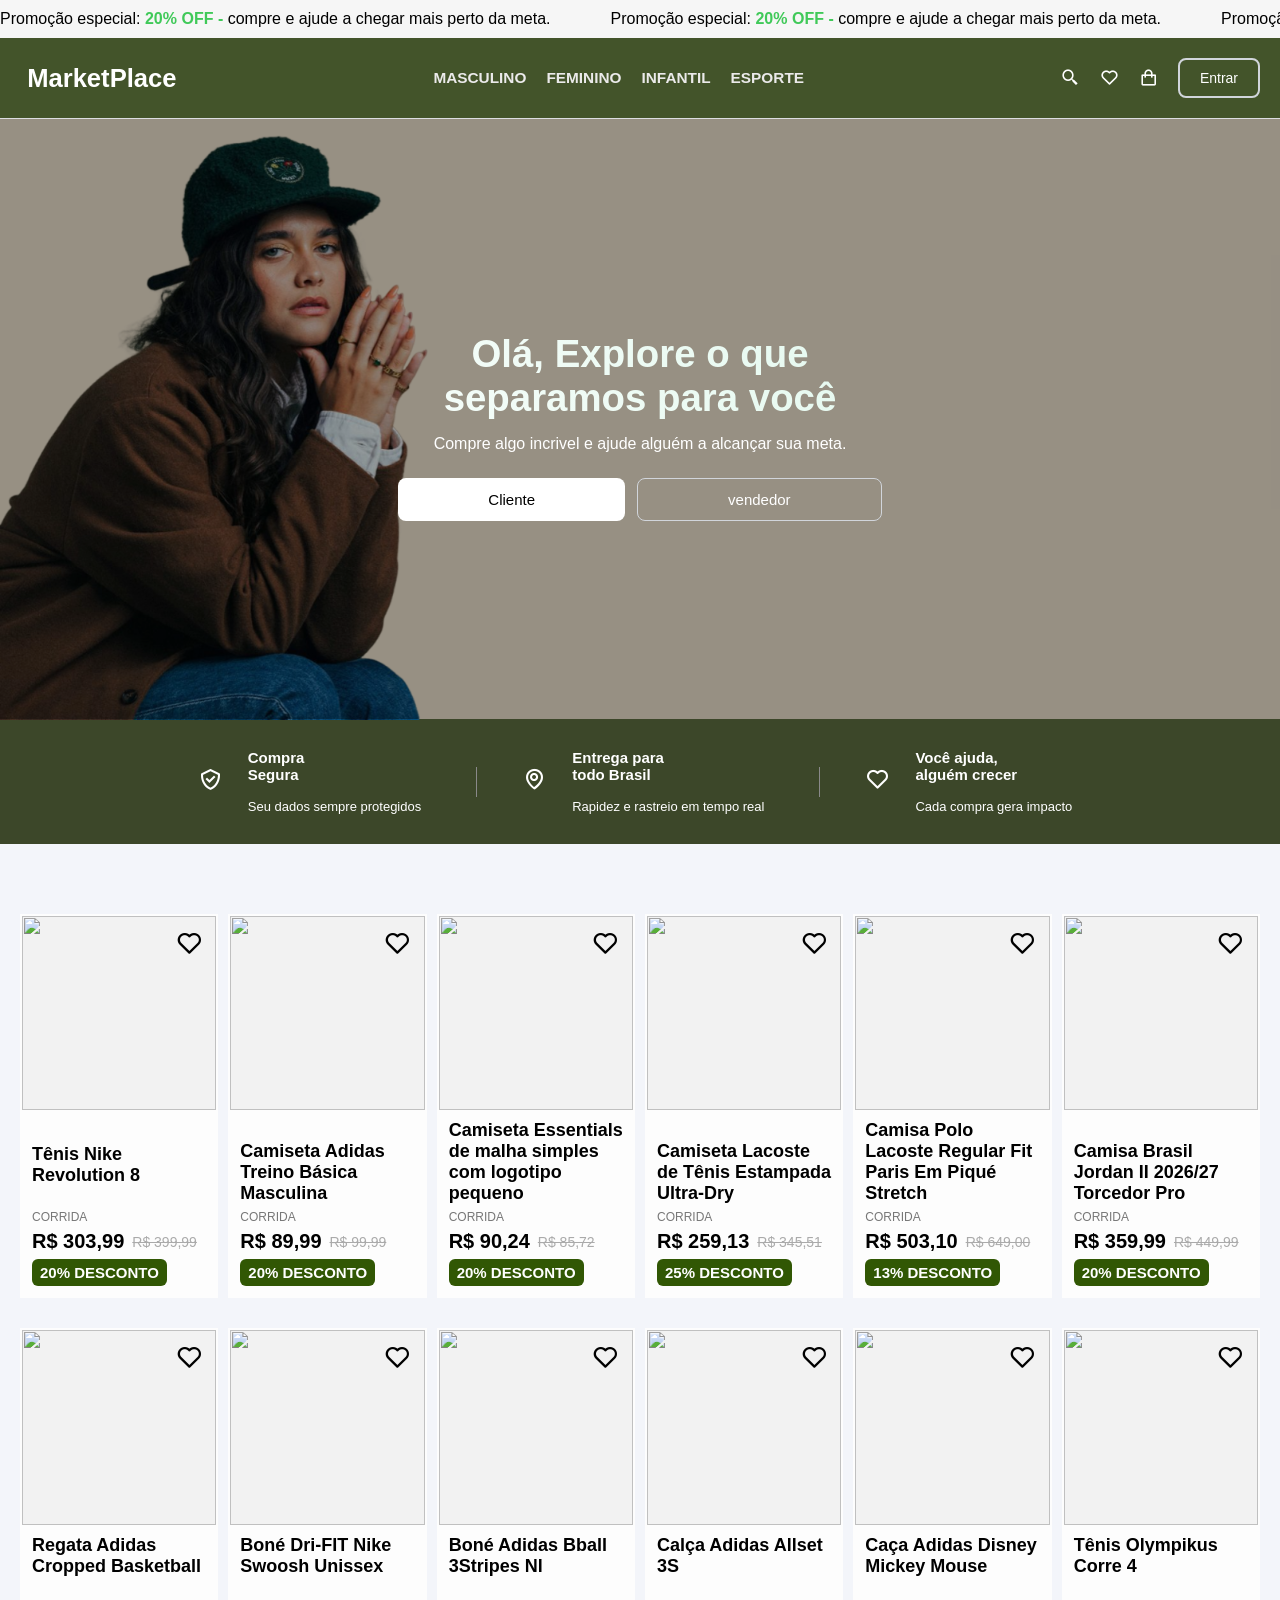
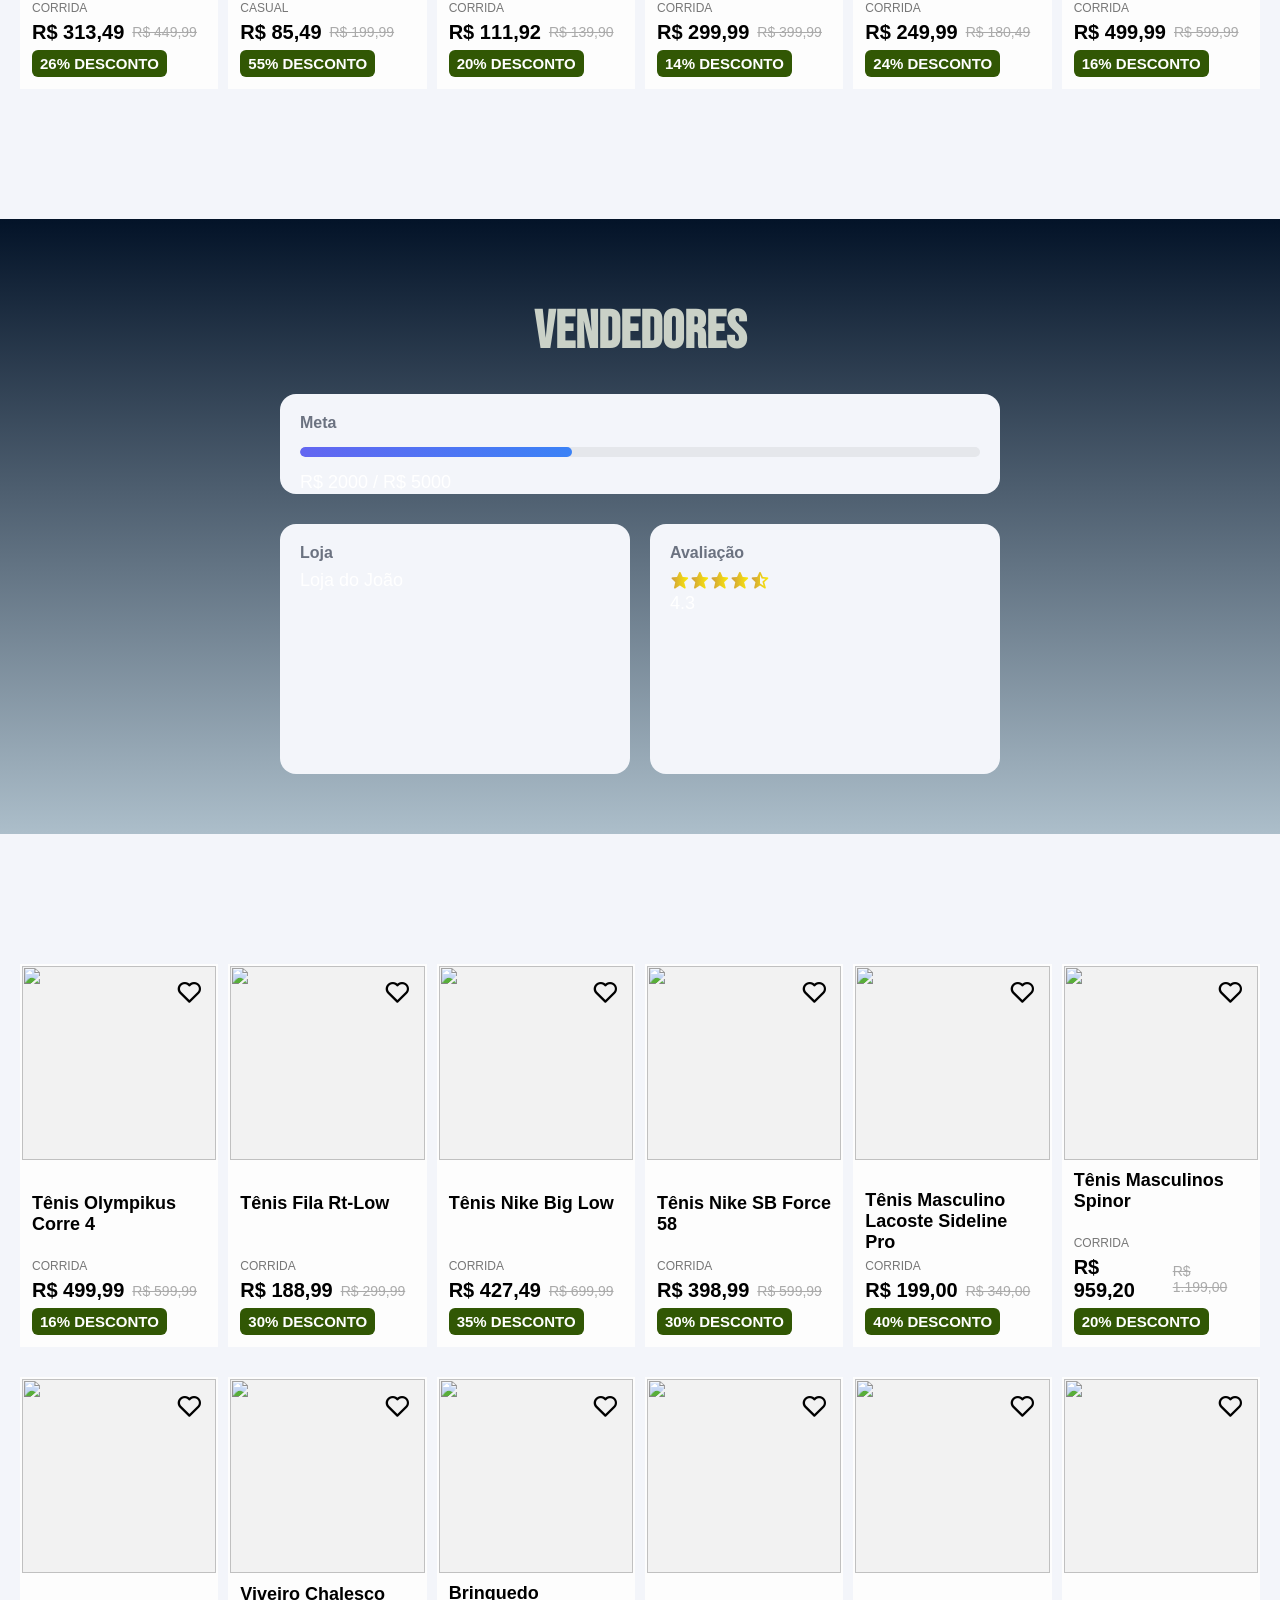
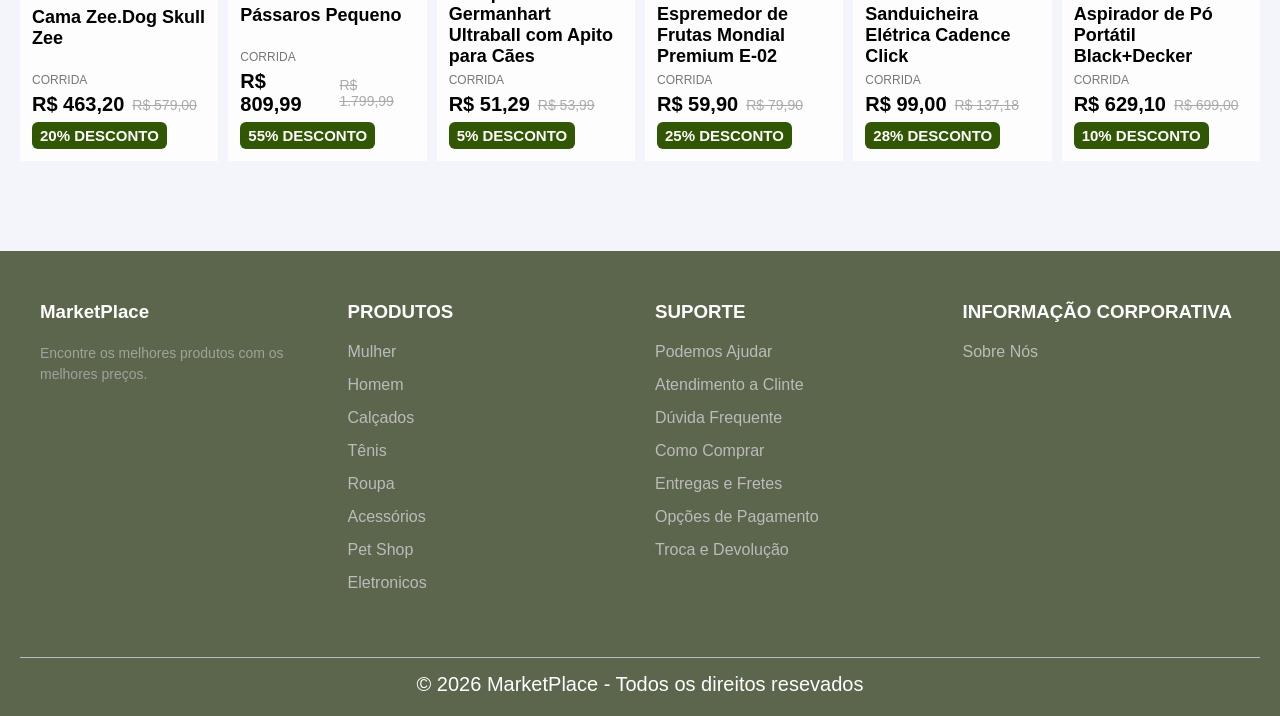
==== commit 4b4d035c: "Update index.html" ====
--- a/index.html
+++ b/index.html
@@ -3,6 +3,7 @@
 
 <head>
     <meta charset="UTF-8">
+    <meta name="viewport" content="width=device-width, initial-scale=1.0">
     <title>MarketPlace</title>
     <link rel="stylesheet" href="assets/css/homes.css">
     <link href="https://unpkg.com/boxicons@2.1.4/css/boxicons.min.css" rel="stylesheet" />
@@ -28,6 +29,10 @@
         </div>
     </div>
     <nav class="main-header">
+
+        <div class="menu-toggle">
+            <i class='bx bx-menu-alt-left'></i>
+        </div>
         <!-- ================== LOGO ==================-->
         <div class="logo">
             <img src="assets/img/marketplace.png" alt="">
@@ -45,7 +50,7 @@
             <i class='bx bx-search-alt-2'></i>
             <i class='bx bx-heart'></i>
             <i class='bx bx-shopping-bag'></i>
-            <i class='bx bx-user'></i>
+            <button class="btn-login">Entrar</button>
         </div>
     </nav>
 
@@ -53,6 +58,7 @@
 
     <!-- ================== Baner ==================-->
     <section class="hero">
+        <div class="overlay"></div>
         <div class="img-primary"><img src="assets/img/modelo5.png" alt=""></div>
         <div class="hero-content animate">
             <h1>Olá, Explore o que <br> separamos para você</h1>
@@ -66,65 +72,38 @@
 
     <div class="filtro">
         <div class="item">
-            <span><i class='bx bx-cycling'></i></span>
+            <span><i class='bx bx-check-shield'></i></span>
             <div class="info">
-                <p>Esporte e lazer</p>
-                <select>
-                    <option>Select</option>
-                </select>
+                <h4>Compra <br> Segura</h4>
+
+                <p>Seu dados sempre protegidos</p>
+
             </div>
         </div>
 
         <div class="divisor"></div>
 
         <div class="item">
-            <span><i class='bx bx-headphone'></i></span>
+            <span><i class='bx bx-map'></i></span>
             <div class="info">
-                <p>Eletrônicos</p>
-                <select>
-                    <option>Select</option>
-                </select>
+                <h4>Entrega para <br>todo Brasil</h4>
+
+                <p>Rapidez e rastreio em tempo real</p>
+
             </div>
         </div>
 
         <div class="divisor"></div>
 
         <div class="item">
-            <span><i class='bx bx-closet'></i></span>
+            <span><i class='bx bx-heart'></i></span>
             <div class="info">
-                <p>Vestuário</p>
-                <select>
-                    <option>Select</option>
-                </select>
-            </div>
-        </div>
-
-        <div class="divisor"></div>
-
-        <div class="item">
-            <span><i class='bx bxs-baby-carriage'></i></span>
-            <div class="info">
-                <p>Infantil</p>
-                <select>
-                    <option>Select</option>
-                </select>
-            </div>
-        </div>
-
-
-        <div class="divisor"></div>
-
-        <div class="item">
-            <span><i class='bx bxs-cat'></i></span>
-            <div class="info">
-                <p>Pet Shop</p>
-                <select>
-                    <option>Select</option>
-                </select>
-            </div>
-        </div>
-
-        <button class="btn-opc">Ver mais<i class='bx bx-right-arrow-alt'></i></button>
+                <h4>Você ajuda, <br>alguém crecer</h4>
+
+                <p>Cada compra gera impacto</p>
+
+            </div>
+        </div>
     </div>
 
 
--- a/assets/css/homes.css
+++ b/assets/css/homes.css
@@ -22,10 +22,12 @@
     position: sticky;
     top: 0;
     z-index: 1000;
-    background: #93a27b;
-}
-
-
+    background: #43542a;
+}
+
+.menu-toggle {
+    display: none;
+}
 
 /* LOGO */
 .logo {
@@ -58,10 +60,28 @@
 .header-icons {
     display: flex;
     color: white;
+    align-items: center;
     gap: 20px;
     font-size: clamp(16px, 1.5vw, 22px);
     cursor: pointer;
 
+}
+
+.btn-login {
+    background: none;
+    color: rgb(255, 255, 255);
+    border: 2px solid #d1d5db;
+    padding: 10px 20px;
+    font-size: 14px;
+    gap: 5px;
+    border-radius: 8px;
+    font-weight: 200px;
+    cursor: pointer;
+}
+
+.btn-login:hover {
+    color: rgb(255, 255, 255);
+    border: 2px solid #ffffff;
 }
 
 /* banner*/
@@ -75,16 +95,25 @@
 
 }
 
+.hero-content {
+    position: absolute;
+    text-align: center;
+    z-index: 2;
+    width: 90%;
+}
+
+
+
 .hero-content h1 {
     font-size: clamp(24px, 3vw, 16vh);
     margin: 15px 0;
-    background: linear-gradient(90deg, #19273c, #6b7280);
+    background: linear-gradient(70deg, #ffffff, #dbf7e9);
     background-clip: text;
     -webkit-text-fill-color: transparent;
 }
 
 .hero-content p {
-    color: #6b7280;
+    color: #ffffff;
     margin-bottom: 25px;
 }
 
@@ -96,8 +125,9 @@
 }
 
 .btn-primary {
-    background: #93a27b;
-    color: white;
+    background: #ffffff;
+    color: black;
+    font-size: 15px;
     border: none;
     padding: 12px 90px;
     border-radius: 8px;
@@ -106,8 +136,9 @@
 }
 
 .btn-secondary {
-    background: #ffffff;
-    color: black;
+    background: none;
+    color: white;
+    font-size: 15px;
     border: 1px solid #d1d5db;
     padding: 12px 90px;
     border-radius: 8px;
@@ -156,24 +187,35 @@
 
 .img-primary {
     position: absolute;
+    width: 100%;
+    height: 100%;
+    bottom: 0;
     left: 0;
-    top: 51%;
-    transform: translateY(-50%);
 }
 
 .img-primary img {
-    display: block;
-    width: 60vh;
-    height: auto;
-}
-
+    width: 440px;
+    margin-top: 8px;
+}
+
+/* overlay escuro */
+.overlay {
+    position: absolute;
+    inset: 0;
+    background: rgba(0, 0, 0, 0.377);
+    z-index: 1;
+}
+
+/*Estilos de produtos*/
 .filtro {
-    width: 80%;
-    margin: 50px auto 40px;
+    width: 100%;
+    margin: 0 auto 30px;
     display: flex;
     align-items: center;
+    justify-content: center;
     gap: 35px;
-
+    background: #3c4729;
+    color: white;
     padding: 15px 20px;
 }
 
@@ -194,45 +236,19 @@
     gap: 5px;
 }
 
-.item select {
-    border: none;
-    outline: none;
+.item h4 {
+    font-size: 15px;
+}
+
+.item p {
+    margin-top: 10px;
     font-size: 13px;
-    background: transparent;
-    cursor: pointer;
-
 }
 
 .divisor {
     width: 1px;
     height: 30px;
-    background: #333;
-}
-
-.btn-opc {
-    display: inline-flex;
-    background: #315704;
-    color: white;
-    border: none;
-    gap: 10px;
-    padding: 10px 20px;
-    border-radius: 30px;
-    cursor: pointer;
-    font-weight: bold;
-    margin-left: 10px;
-    transition: 0.3s;
-}
-
-.btn-opc i {
-    align-items: center;
-    font-size: 18px;
-    font-weight: bold;
-}
-
-
-.btn-opc:hover {
-    content: "i";
-    background: #1a8f26;
+    background: #898989;
 }
 
 
@@ -248,13 +264,20 @@
     padding: 40px 20px;
 }
 
-/* card */
+/* CARD */
 .card {
+    display: flex;
+    flex-direction: column;
+    justify-content: space-between;
+
     width: 100%;
+    min-height: 320px;
+
     background: #fdfdfd;
     cursor: pointer;
     border: 2px solid transparent;
     position: relative;
+
     transition: all 0.6s ease, box-shadow 0.3s ease;
 }
 
@@ -264,30 +287,28 @@
     box-shadow: 0 10px 25px rgba(0, 0, 0, 0.15);
 }
 
-/* coração */
+/* CORAÇÃO */
 .heart {
     position: absolute;
     top: 10px;
     right: 10px;
     width: 35px;
     height: 35px;
+
     display: flex;
     align-items: center;
     justify-content: center;
+
     cursor: pointer;
     z-index: 10;
 }
 
-.heart i{
-    font-size: 30px;
-    line-height: 1;
-}
-
-.vazio, .cheio{
+.heart i {
+    font-size: 28px;
     position: absolute;
 }
 
-/* estado inicial */
+/* estados */
 .vazio {
     opacity: 1;
 }
@@ -296,75 +317,84 @@
     opacity: 0;
 }
 
-/* HOVER */
-.heart:hover .vazio {
-    opacity: 0;
-}
-
-.heart:hover .cheio {
-    opacity: 1;
-}
-
-/* CLIQUE */
+.heart:hover .vazio,
 .heart.ativo .vazio {
     opacity: 0;
 }
 
+.heart:hover .cheio,
 .heart.ativo .cheio {
     opacity: 1;
 }
 
-/* imagem */
+/* IMAGEM */
 .img-produto {
     background: #f2f2f2;
     width: 100%;
     aspect-ratio: 1/1;
+
+    display: flex;
+    align-items: center;
+    justify-content: center;
 }
 
 .img-produto img {
     width: 100%;
     height: 100%;
-    object-fit: cover;
-}
-
-/* título */
-.card h3 {
-    font-size: 16px;
-    padding: 8px;
-}
-
-/* categoria */
+    object-fit: contain;
+}
+
+/* INFO (ÁREA PRINCIPAL) */
+.info {
+    display: flex;
+    flex-direction: column;
+    gap: 6px;
+    padding: 10px;
+}
+
+/* TÍTULO */
+.titulo {
+    font-size: 18px;
+    font-weight: 600;
+    min-height: 60px;
+}
+
+/* CATEGORIA */
 .categoria {
-    color: #8a8a8a;
-    font-size: 13px;
-    padding: 0 8px;
-}
-
-/* preço */
+    font-size: 12px;
+    color: #777;
+}
+
+/* PREÇO */
 .price {
     display: flex;
+    align-items: center;
     gap: 8px;
-    align-items: center;
-    padding: 5px 8px;
-}
-
-.preco-antigo {
-    text-decoration: line-through;
-    font-size: 13px;
-    color: #999;
 }
 
 .preco-atual {
     font-weight: bold;
-    font-size: 16px;
-}
-
-/* promoção */
-.promo {
-    color: #1a8f4c;
+    font-size: 20px;
+}
+
+.preco-antigo {
+    font-size: 14px;
+    text-decoration: line-through;
+    color: #aaa;
+}
+
+/* PROMOÇÃO */
+.card .promo {
+    background: #315704;
+    color: white;
+
+    font-size: 15px;
     font-weight: bold;
-    font-size: 13px;
+
     padding: 5px 8px;
+    border-radius: 6px;
+
+    width: fit-content;
 }
 
 /*Pefil de venderes e suas metas*/
@@ -482,14 +512,14 @@
     transform: translateY(0);
 }
 
-.footer{
+.footer {
     background: #5c664d;
     color: white;
     padding: 50px 20px 20px;
     margin-top: 50px;
 }
 
-.footer-container{
+.footer-container {
     display: grid;
     grid-template-columns: repeat(4, 1fr);
     gap: 30px;
@@ -497,35 +527,35 @@
     margin: auto;
 }
 
-.footer-coll h3{
+.footer-coll h3 {
     margin-bottom: 20px;
 }
 
-.footer-coll p{
+.footer-coll p {
     color: #bbbbbbb6;
     font-size: 14px;
     line-height: 1.5;
 }
 
-.footer-coll ul{
+.footer-coll ul {
     list-style: none;
 }
 
-.footer-coll ul li{
+.footer-coll ul li {
     margin-bottom: 15px;
 }
 
-.footer-coll ul li a{
+.footer-coll ul li a {
     color: #bbb;
     text-decoration: none;
     transition: 0.3s;
 }
 
-.footer-coll ul li a:hover{
+.footer-coll ul li a:hover {
     color: white;
 }
 
-.footer-bottom{
+.footer-bottom {
     text-align: center;
     margin-top: 50px;
     border-top: 1px solid #bbb;
@@ -534,136 +564,460 @@
     color: #ffffff;
 }
 
+
 /* ================= RESPONSIVO ================= */
-
-/* notebook */
-@media (max-width: 1280px) {
-    .container {
-        grid-template-columns: repeat(3, 1fr);
+/* ================= MOBILE NOVO (ESTILO BANNER FULL) ================= */
+@media (max-width: 480px) {
+
+    .offers-bar {
+        overflow: hidden;
+        background: #f6f6f6;
+        padding: 15px 0;
+    }
+
+    .promo p {
+        font-weight: 200;
+        font-size: 20px;
+        font-family: "Bebas Neue", sans-serif;
+
+    }
+
+    .main-header {
+        display: grid;
+        grid-template-columns: auto 1fr auto;
+        align-items: center;
+        padding: 15px 20px;
+    }
+
+    .menu-toggle {
+        font-size: 25px;
+        color: white;
+        justify-self: start;
+        display: block;
+    }
+
+    .main-nav {
+        display: none;
+    }
+
+    .logo {
+        display: flex;
+        justify-self: center;
+        align-items: center;
+        font-size: 20px;
+    }
+
+    .header-icons {
+        display: flex;
+        justify-content: flex-end;
+        gap: 20px;
+        font-size: 22px;
+
+    }
+
+    .btn-login {
+        padding: 7px 15px;
+        font-size: 14px;
+    }
+
+
+    /* ===== HERO FULL SCREEN ===== */
+    .hero {
+        position: relative;
+        height: 80px;
+        min-height: 500px;
+        overflow: hidden;
+        align-items: center;
+        justify-content: center;
+    }
+
+    .img-primary {
+        position: absolute;
+        width: 100%;
+        height: 100%;
+        bottom: 0;
+        left: 0;
     }
 
     .img-primary img {
-        width: 50vh;
-    }
-}
-
-/* tablet */
-@media (max-width: 1024px) {
-
-    .hero {
-        display: flex;
-        min-height: 430px;
-        align-items: center;
-        justify-content: space-between;
-        flex-direction: row;
-        gap: 20px;
-    }
-
-    .img-primary {
-        position: relative;
-        left: 0;
-        top: 13px;
-        transform: none;
-        flex: 0 0 auto;
+        width: 380px;
+        height: auto;
+        object-fit: contain;
+        object-position: center;
+        display: block;
+    }
+
+    /* overlay escuro */
+    .overlay {
+        position: absolute;
+        inset: 0;
+        background: rgba(0, 0, 0, 0.35);
+        z-index: 1;
+    }
+
+    /* TEXTO CENTRAL */
+    .hero-content {
+        position: absolute;
+        text-align: center;
+        bottom: 50px;
+        z-index: 2;
+        width: 90%;
+    }
+
+    .hero-content h1 {
+        font-size: 40px;
+        background: linear-gradient(90deg, #ffffff, #bcbbbb);
+        background-clip: text;
+        -webkit-text-fill-color: transparent;
+    }
+
+    .hero-content p {
+        font-size: 14px;
+        margin-top: 15px;
+        color: #eee;
+    }
+
+    /* BOTÕES */
+    .buttons {
         display: flex;
         justify-content: center;
-    }
-
-    .img-primary img {
-        width: 100%;
-        max-width: 300px;
-    }
-
-    .hero-content h1 {
-        align-items: center;
-    }
-
-
-    .hero-content p {
-        align-items: center;
-        margin-right: 25px;
-    }
-
-    .buttons {
-        justify-content: flex-start;
+        gap: 10px;
+        margin-top: 20px;
     }
 
     .btn-primary,
     .btn-secondary {
-        width: auto;
-        padding: 12px 70px;
-    }
-
+        padding: 10px 50px;
+        border-radius: 10px;
+        font-weight: bold;
+        border: none;
+    }
+
+    .btn-primary {
+        background: white;
+        color: black;
+    }
+
+    .btn-secondary {
+        background: transparent;
+        color: white;
+        border: 1px solid white;
+    }
+
+    /* ===== HEADER SIMPLES ===== */
+    .main-nav {
+        display: none;
+    }
+
+    /* ===== FILTRO ===== */
     .filtro {
-        width: 90%;
-        max-width: 1200px;
-        margin: 30px auto 20px;
-        display: flex;
-        align-items: center;
-        justify-content: space-between;
-        gap: 5px;
-        flex-wrap: wrap;
-    }
-
-    .item {
-        display: flex;
+        display: flex;
+        flex-direction: row;
         align-items: center;
         justify-content: space-between;
         gap: 10px;
-        padding: 5px 10px;
-        min-width: 180px;
-    }
-}
-
-@media (max-width: 480px){
-
-    .container{
+        padding: 2px;
+        flex-wrap: nowrap;
+    }
+
+    .item {
+        display: flex;
+        align-items: center;
+        gap: 6px;
+        flex: 1;
+        min-width: 0;
+    }
+
+    .item span i {
+        font-size: 18px;
+    }
+
+    .info h4 {
+        font-size: 12px;
+    }
+
+    .info p {
+        font-size: 10px;
+    }
+
+    /* ===== PRODUTOS ===== */
+    .container {
         grid-template-columns: repeat(2, 1fr);
         gap: 10px;
         padding: 10px;
     }
 
-    .card{
+    .card {
+        position: relative;
+        min-height: 260px;
+    }
+
+    .card:hover {
+        border: 2px solid transparent;
+        transform: none;
+        box-shadow: none;
+    }
+
+    .titulo {
+        font-size: 14px;
+        min-height: 40px;
+    }
+
+    .categoria {
+        font-size: 11px;
+    }
+
+    .preco-atual {
+        font-size: 16px;
+    }
+
+    .preco-antigo {
+        font-size: 12px;
+    }
+
+    .card .promo {
+        font-size: 12px;
+    }
+
+    .heart{
+        position: absolute;
+        top: 10px;
+        right: 10px;
+        z-index: 10;
+        cursor: pointer;
+
+        -webkit-tap-highlight-color: transparent;
+    }
+
+    .heart i {
+        font-size: 28px;
+        pointer-events: none;
+    }
+
+    .heart .cheio{
+        opacity: 0;
+    }
+
+    .heart .vazio{
+        opacity: 1;
+    }
+
+    .heart.ativo .cheio{
+        opacity: 1;
+    }
+
+    .heart.ativo .vazio{
+        opacity: 0;
+    }
+}
+
+/* ================= TABLETE================= */
+@media (min-width: 481px) and (max-width: 1024px) {
+
+    .offers-bar {
+        overflow: hidden;
+        background: #f6f6f6;
+        padding: 12px 0;
+    }
+
+    .promo p {
+        font-size: 15px;
+    }
+
+    .main-header {
+        display: grid;
+        grid-template-columns: auto 1fr auto;
+        align-items: center;
+        padding: 15px 20px;
+    }
+
+    .menu-toggle {
+        font-size: 25px;
+        color: white;
+        justify-self: start;
+        display: block;
+    }
+
+    .main-nav {
+        display: none;
+    }
+
+    .logo {
+        display: flex;
+        justify-self: center;
+        align-items: center;
+        font-size: 35px;
+    }
+
+    .header-icons {
+        display: flex;
+        justify-content: flex-end;
+        gap: 20px;
+        font-size: 25px;
+
+    }
+
+    /* ===== HERO FULL SCREEN ===== */
+    .hero {
+        position: relative;
+        height: 80px;
+        min-height: 500px;
+        overflow: hidden;
+        align-items: center;
+        justify-content: center;
+    }
+
+    .img-primary {
+        position: absolute;
         width: 100%;
-        min-height: 320px;
+        height: 100%;
+        bottom: 0;
+        left: 0;
+    }
+
+    .img-primary img {
+        width: 380px;
+        height: auto;
+        object-fit: contain;
+        object-position: center;
+        display: block;
+    }
+
+    /* overlay escuro */
+    .overlay {
+        position: absolute;
+        inset: 0;
+        background: rgba(0, 0, 0, 0.377);
+        z-index: 1;
+    }
+
+    /* TEXTO CENTRAL */
+    .hero-content {
+        position: absolute;
+        text-align: center;
+        bottom: 50px;
+        z-index: 2;
+        width: 90%;
+    }
+
+    .hero-content h1 {
+        font-size: 40px;
+        background: linear-gradient(90deg, #ffffff, #bcbbbb);
+        background-clip: text;
+        -webkit-text-fill-color: transparent;
+    }
+
+    .hero-content p {
+        font-size: 14px;
+        margin-top: 15px;
+        color: white;
+    }
+
+    /* BOTÕES */
+    .buttons {
+        display: flex;
+        justify-content: center;
+        gap: 10px;
+        margin-top: 20px;
+    }
+
+    .btn-primary,
+    .btn-secondary {
+        padding: 10px 70px;
+        border-radius: 10px;
+        font-weight: bold;
+        border: none;
+    }
+
+    .btn-primary {
+        background: white;
+        color: black;
+    }
+
+    .btn-secondary {
+        background: transparent;
+        color: white;
+        border: 1px solid white;
+    }
+
+    /* ===== HEADER SIMPLES ===== */
+    .main-nav {
+        display: none;
+    }
+
+    /* ===== FILTRO ===== */
+    .filtro {
+        display: flex;
+        align-items: center;
+        justify-content: space-between;
+        width: 100%;
+        gap: 10px;
+    }
+
+    .item {
+        display: flex;
+        align-items: center;
+        gap: 12px;
+        width: 100%;
+    }
+
+    .item span {
+        font-size: 22px;
+        display: flex;
+        align-items: center;
+    }
+
+    .info {
         display: flex;
         flex-direction: column;
-    }
-
-    .img-produto{
-        width: 100%;
-        aspect-ratio: 1/1;
-    }
-
-    .price{
-        margin-top: auto;
-    }
-
-    .heart{
-        width: 65px;
-        height: 65px;
-    }
-
-    .heart i{
-        font-size: 45px;
-    }
-
-    .hero{
-        padding: 20px;
-        text-align: center;
-    }
-
-    .hero-content h1{
-        font-size: 20px;
-    }
-
-    .hero-content p {
-        margin: 10px 0;
+        align-items: flex-start;
+        text-align: left;
+    }
+
+    .info h4 {
+        margin: 0;
+        font-weight: 100;
+    }
+
+    .info p {
+        margin: 0;
         font-size: 14px;
-    }
-
-    .footer-coll{
+        font-weight: 100;
+    }
+
+    /* ===== PRODUTOS ===== */
+    .container {
         grid-template-columns: repeat(2, 1fr);
-        text-align: center;
-    }
-}
+        gap: 10px;
+        padding: 10px;
+    }
+
+    .card {
+        min-height: 260px;
+    }
+
+    .titulo {
+        font-size: 14px;
+        min-height: 40px;
+    }
+
+    .categoria {
+        font-size: 11px;
+    }
+
+    .preco-atual {
+        font-size: 16px;
+    }
+
+    .preco-antigo {
+        font-size: 12px;
+    }
+
+    .card .promo {
+        font-size: 12px;
+    }
+
+    .heart i {
+        font-size: 22px;
+    }
+}
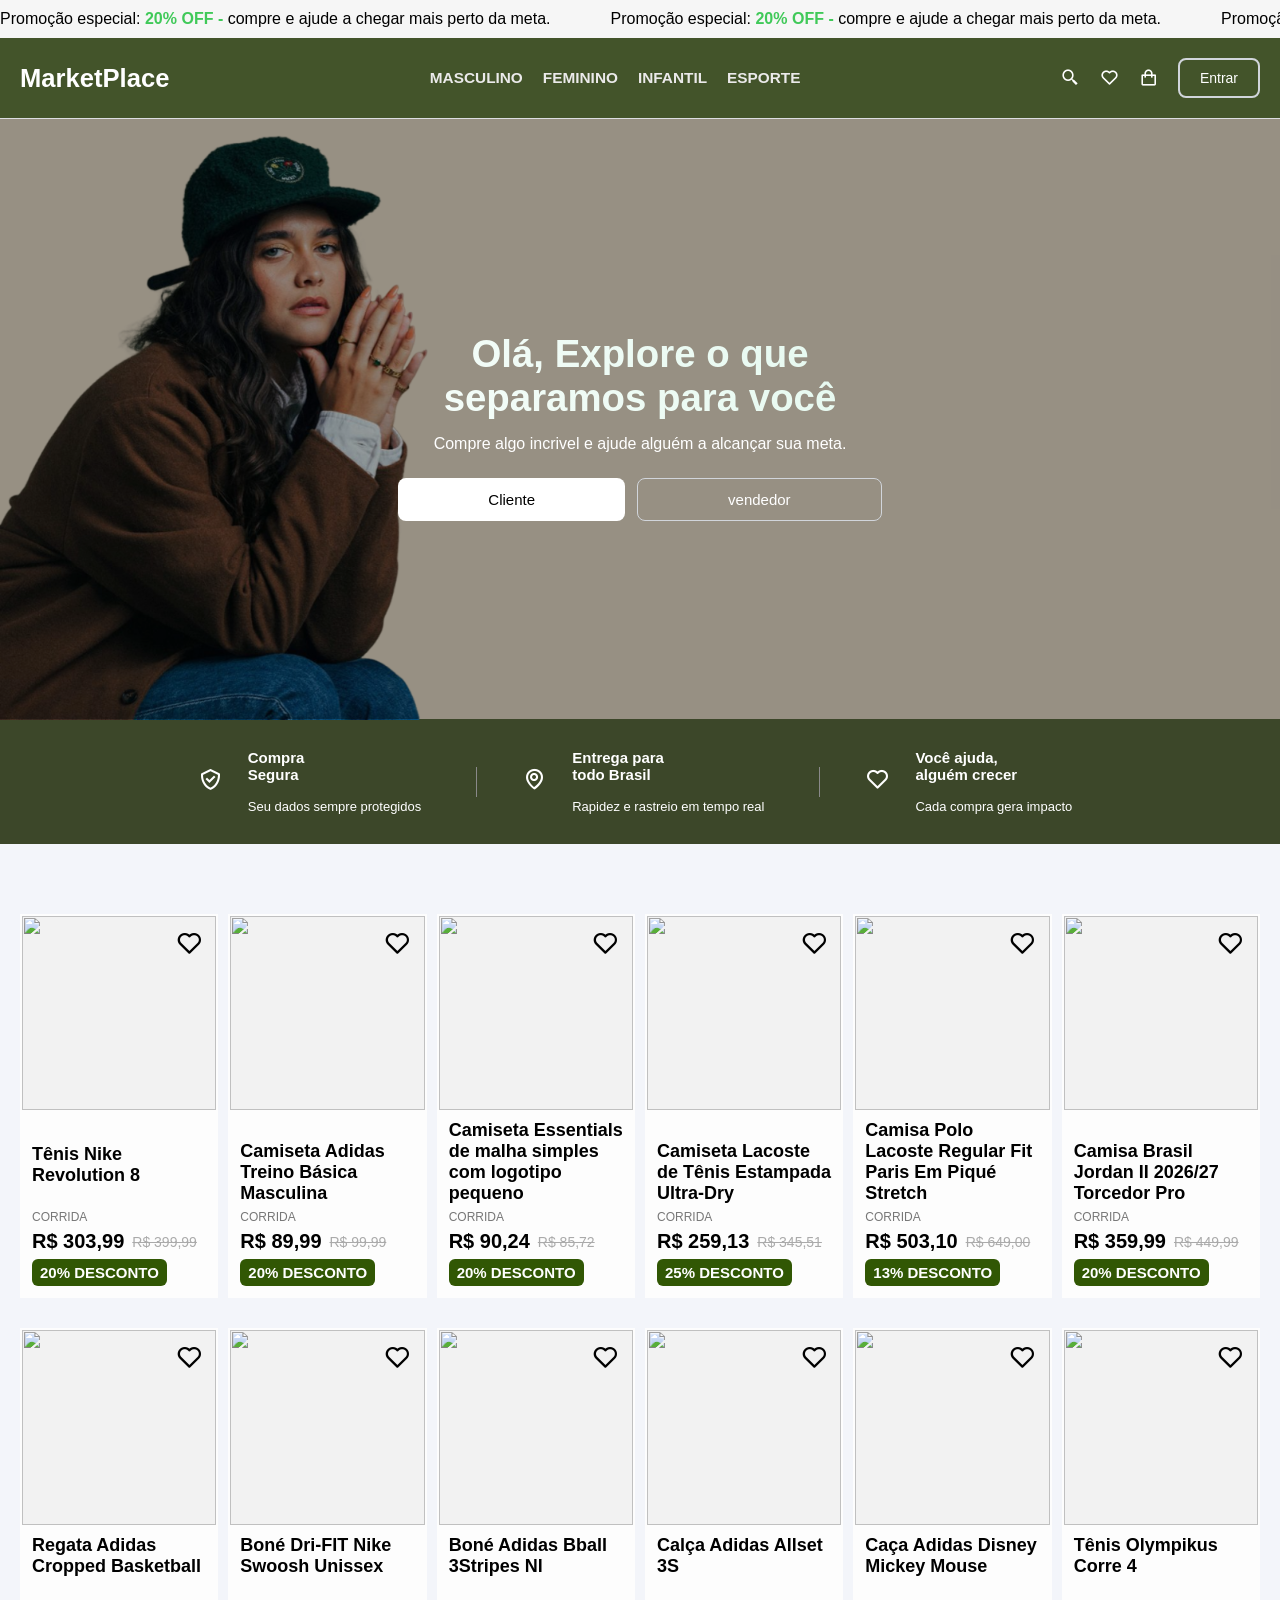
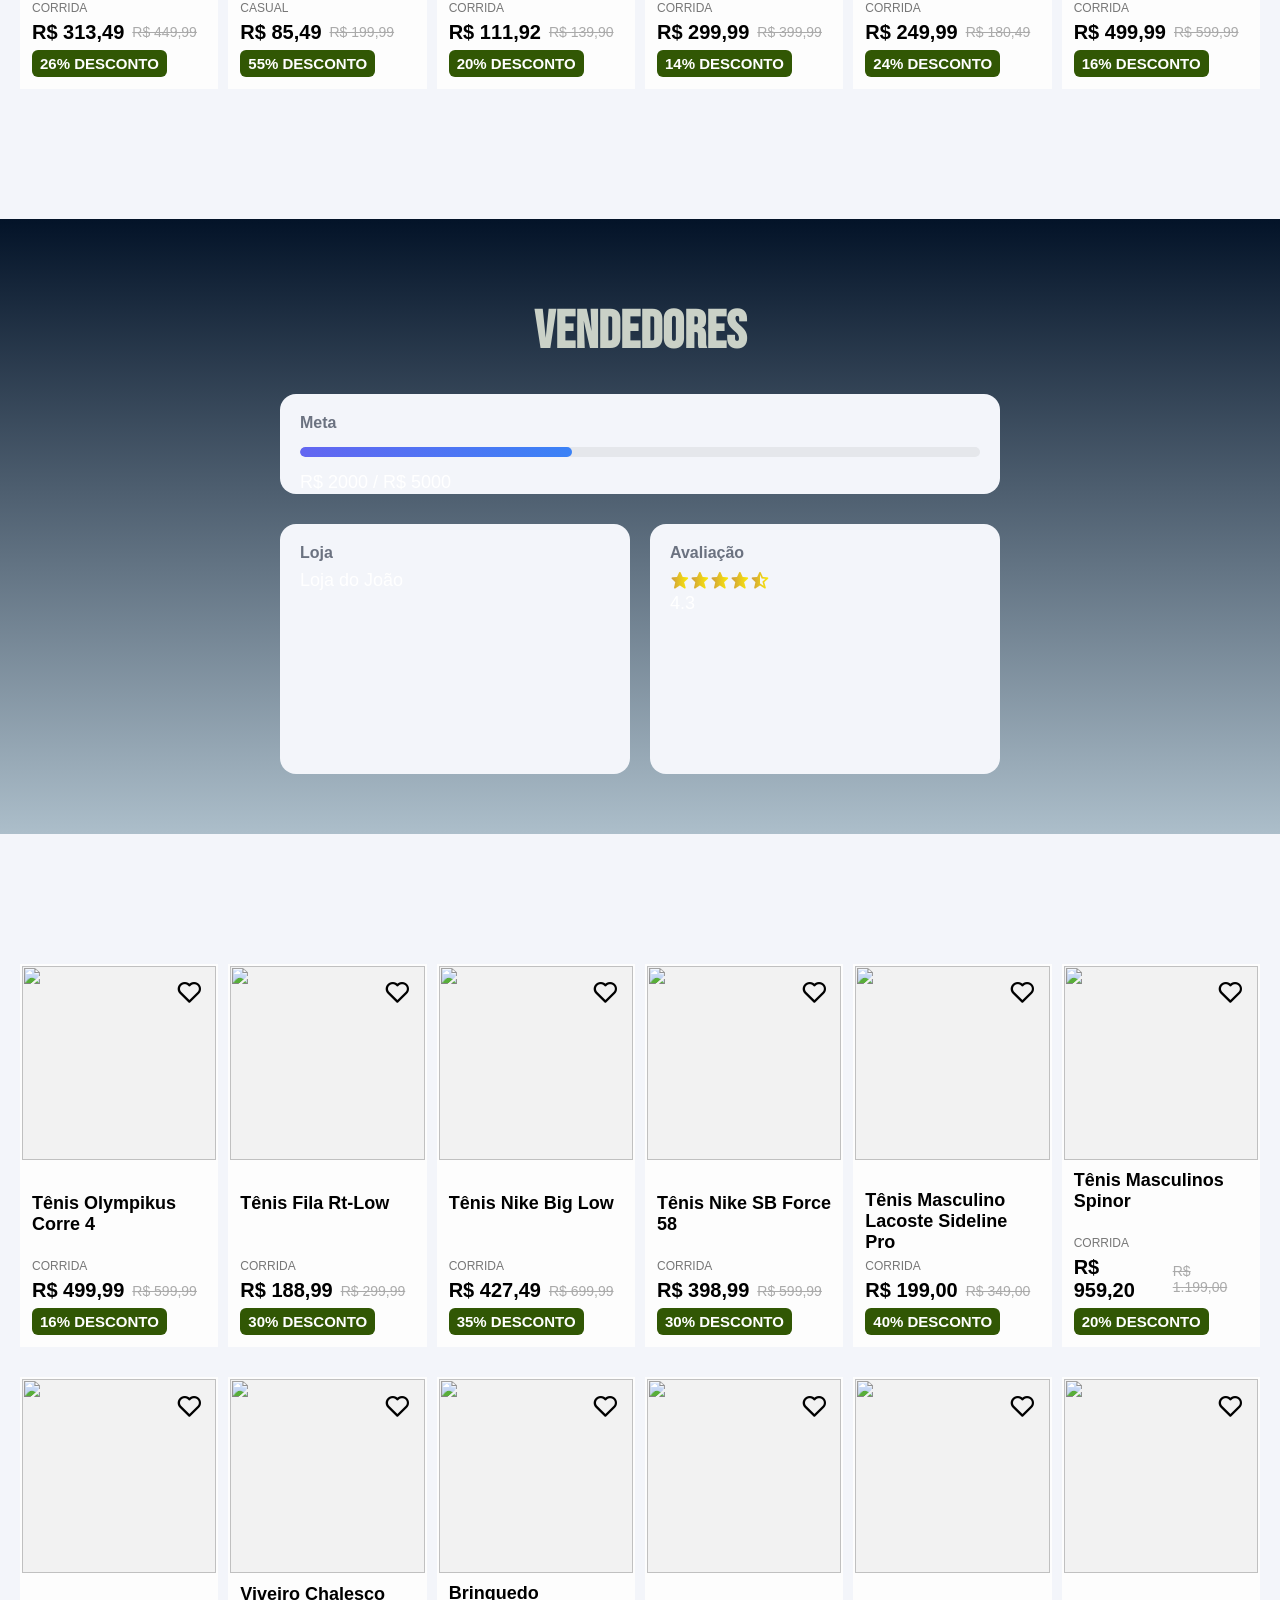
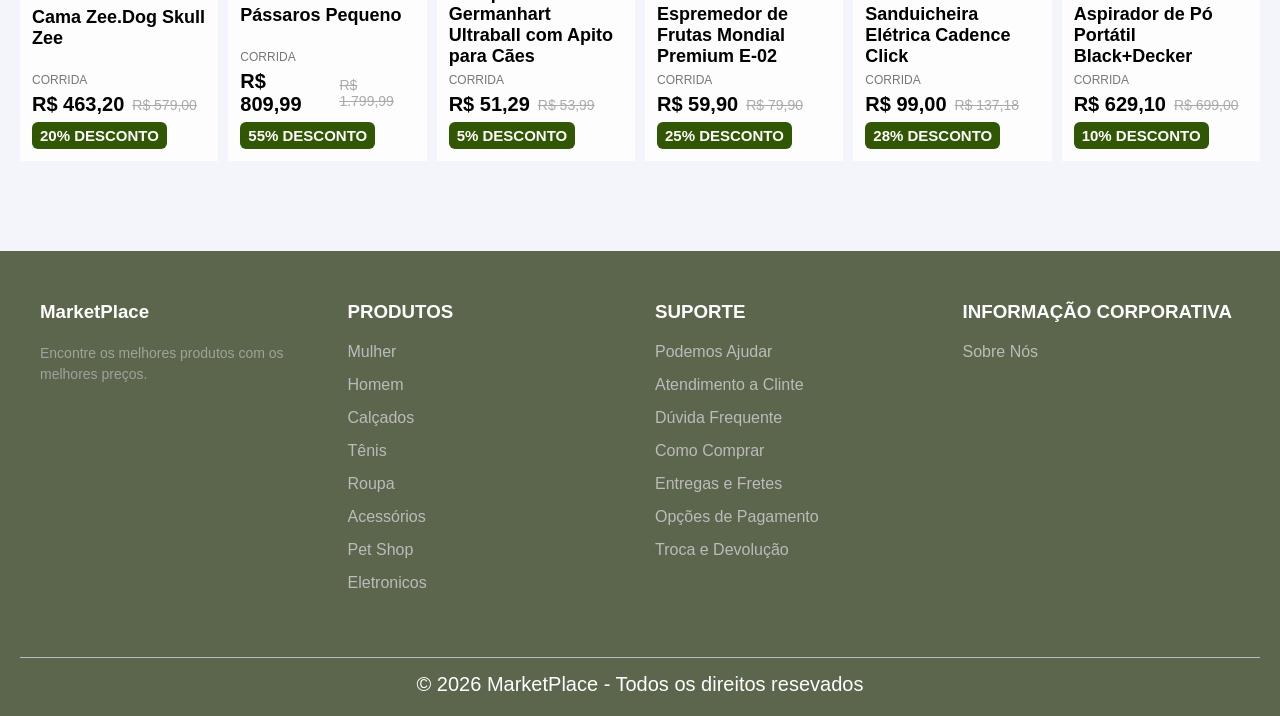
==== commit d34ce5e3: "Update index.html" ====
--- a/index.html
+++ b/index.html
@@ -35,7 +35,6 @@
         </div>
         <!-- ================== LOGO ==================-->
         <div class="logo">
-            <img src="assets/img/marketplace.png" alt="">
             <span>MarketPlace</span>
         </div>
         <!-- ================== MENU ==================-->
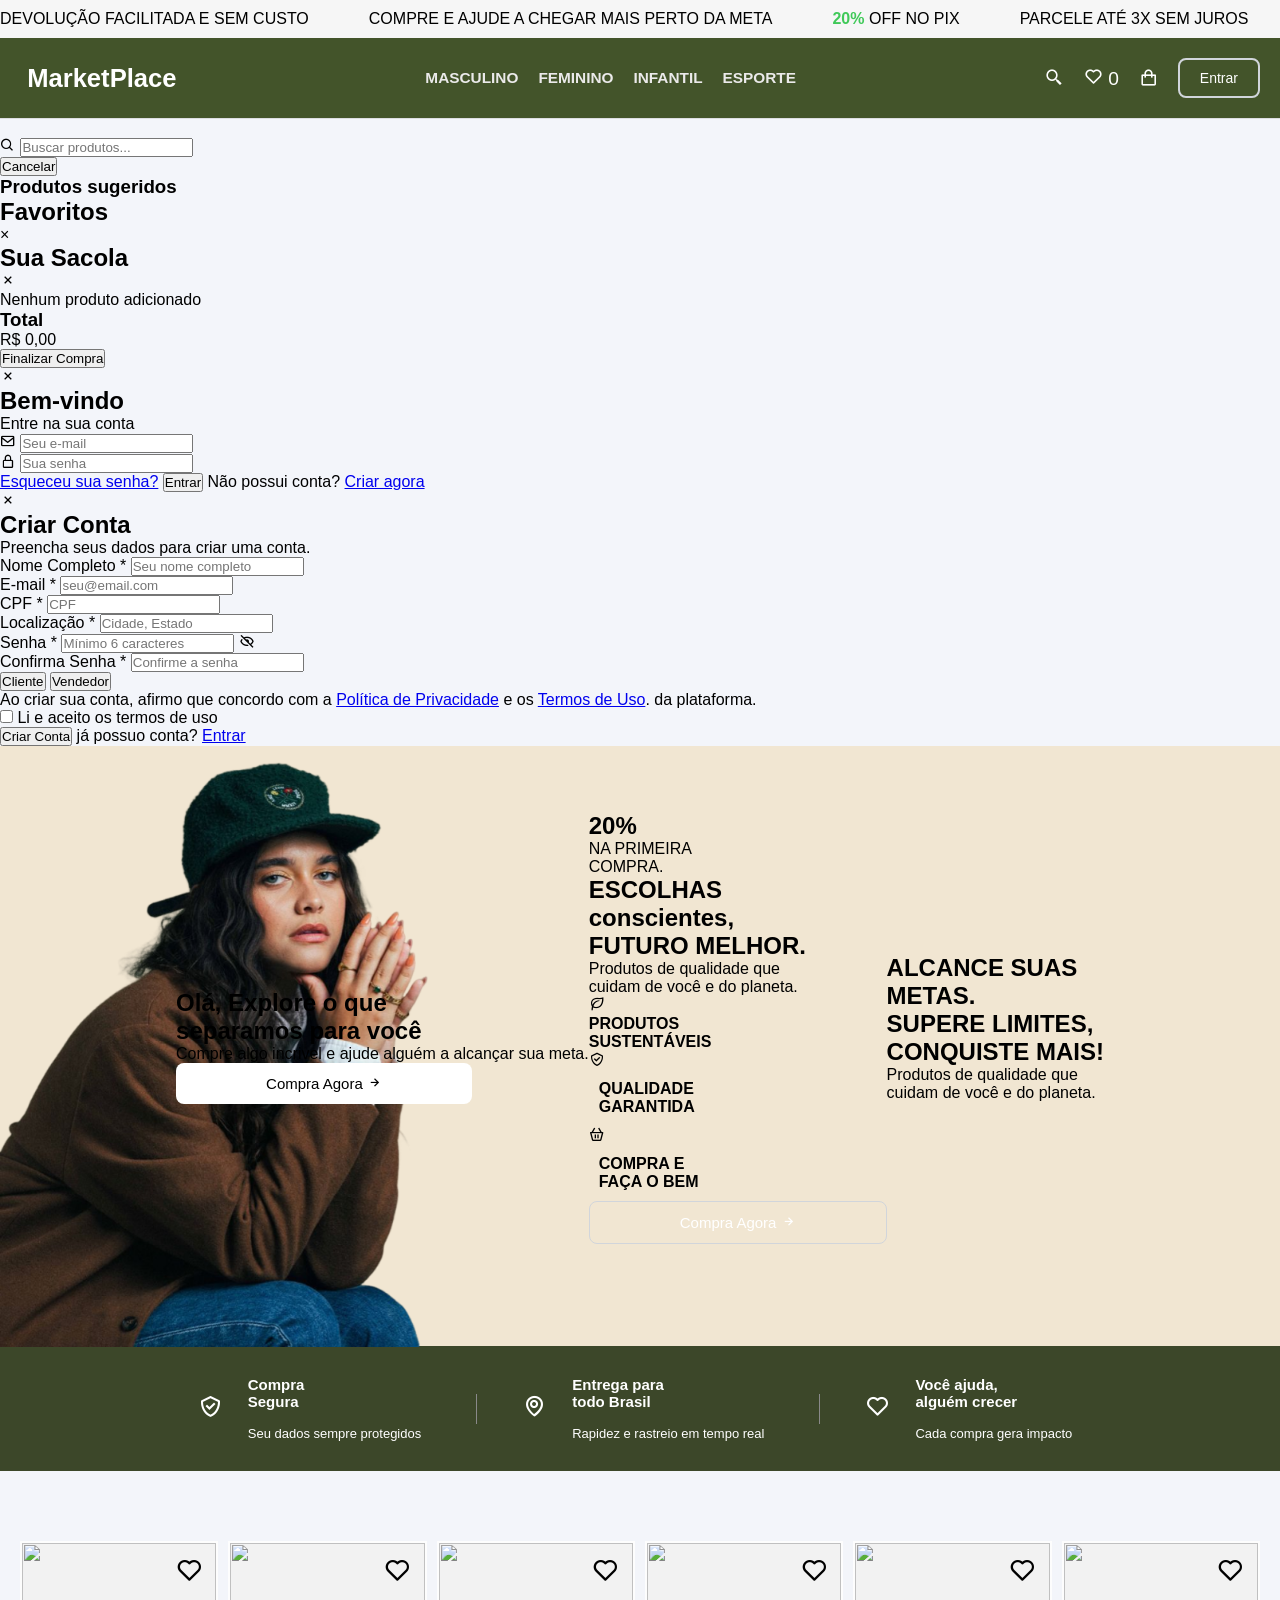
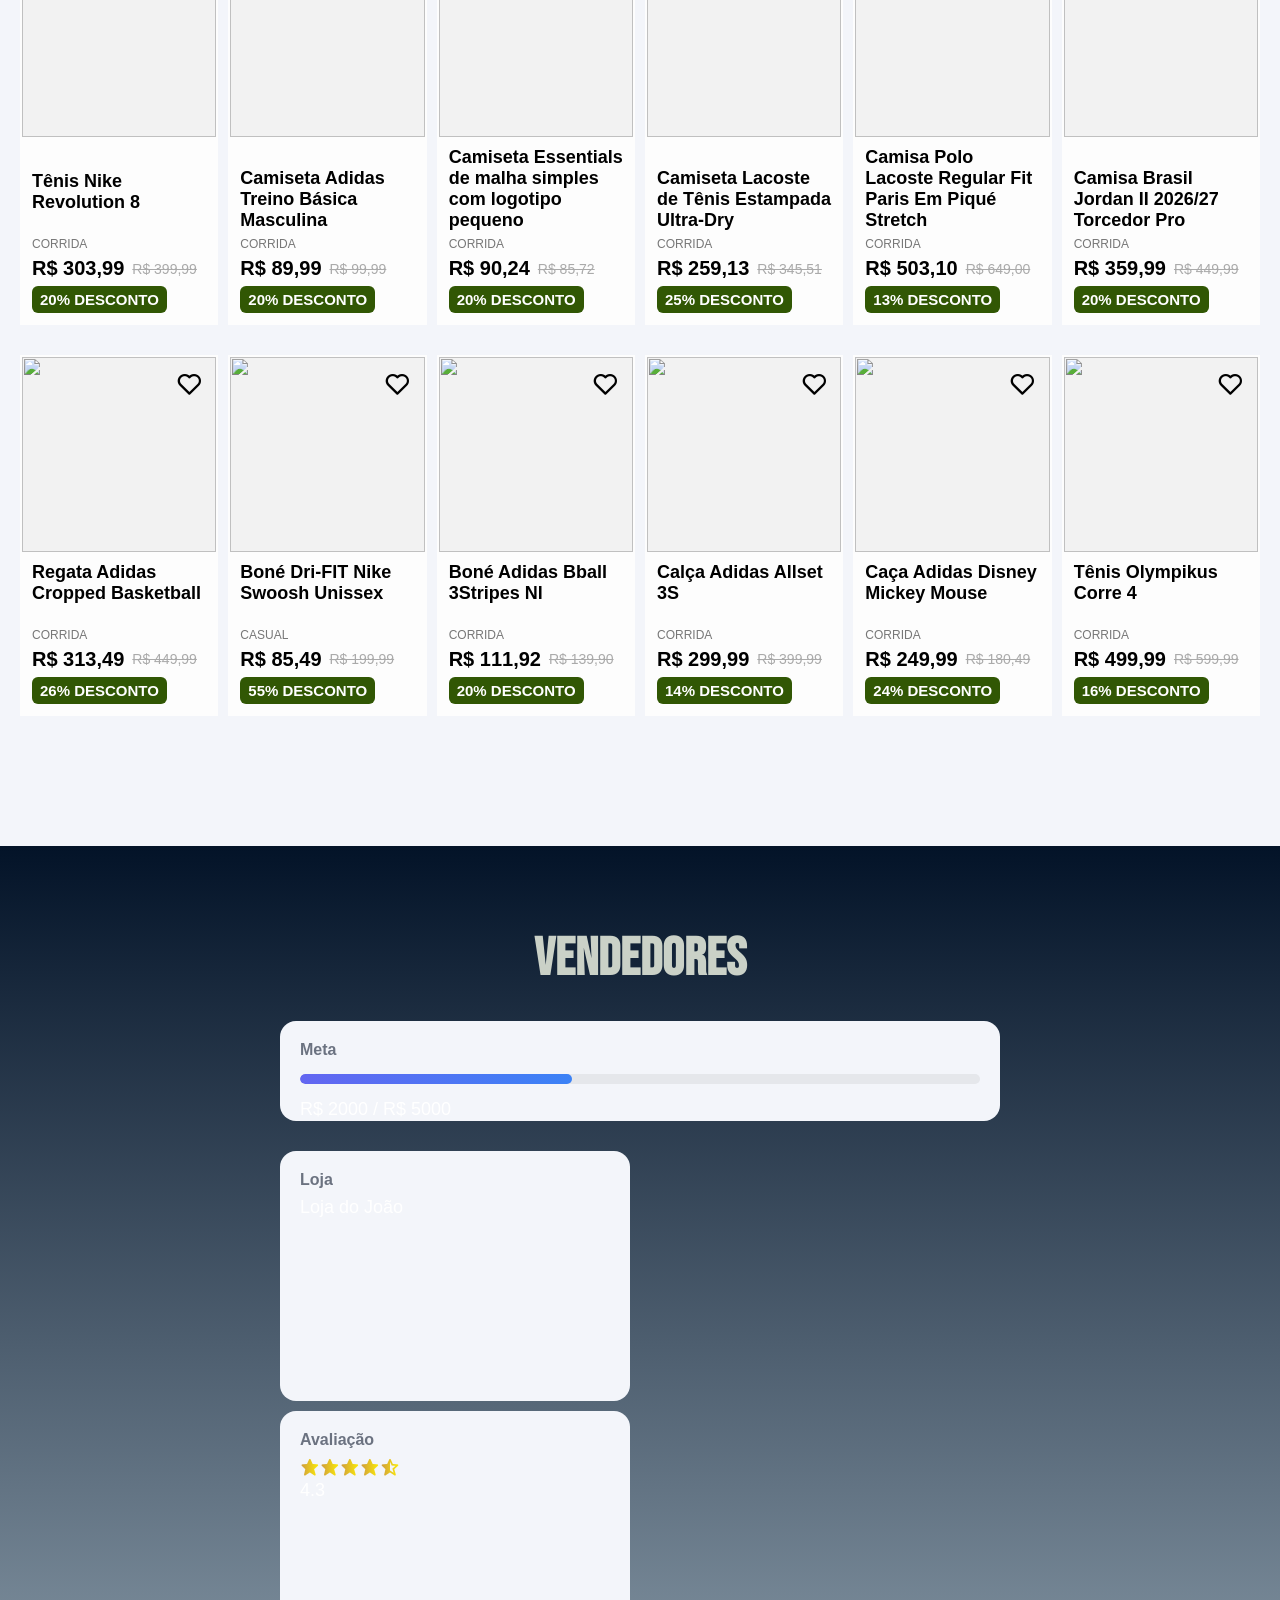
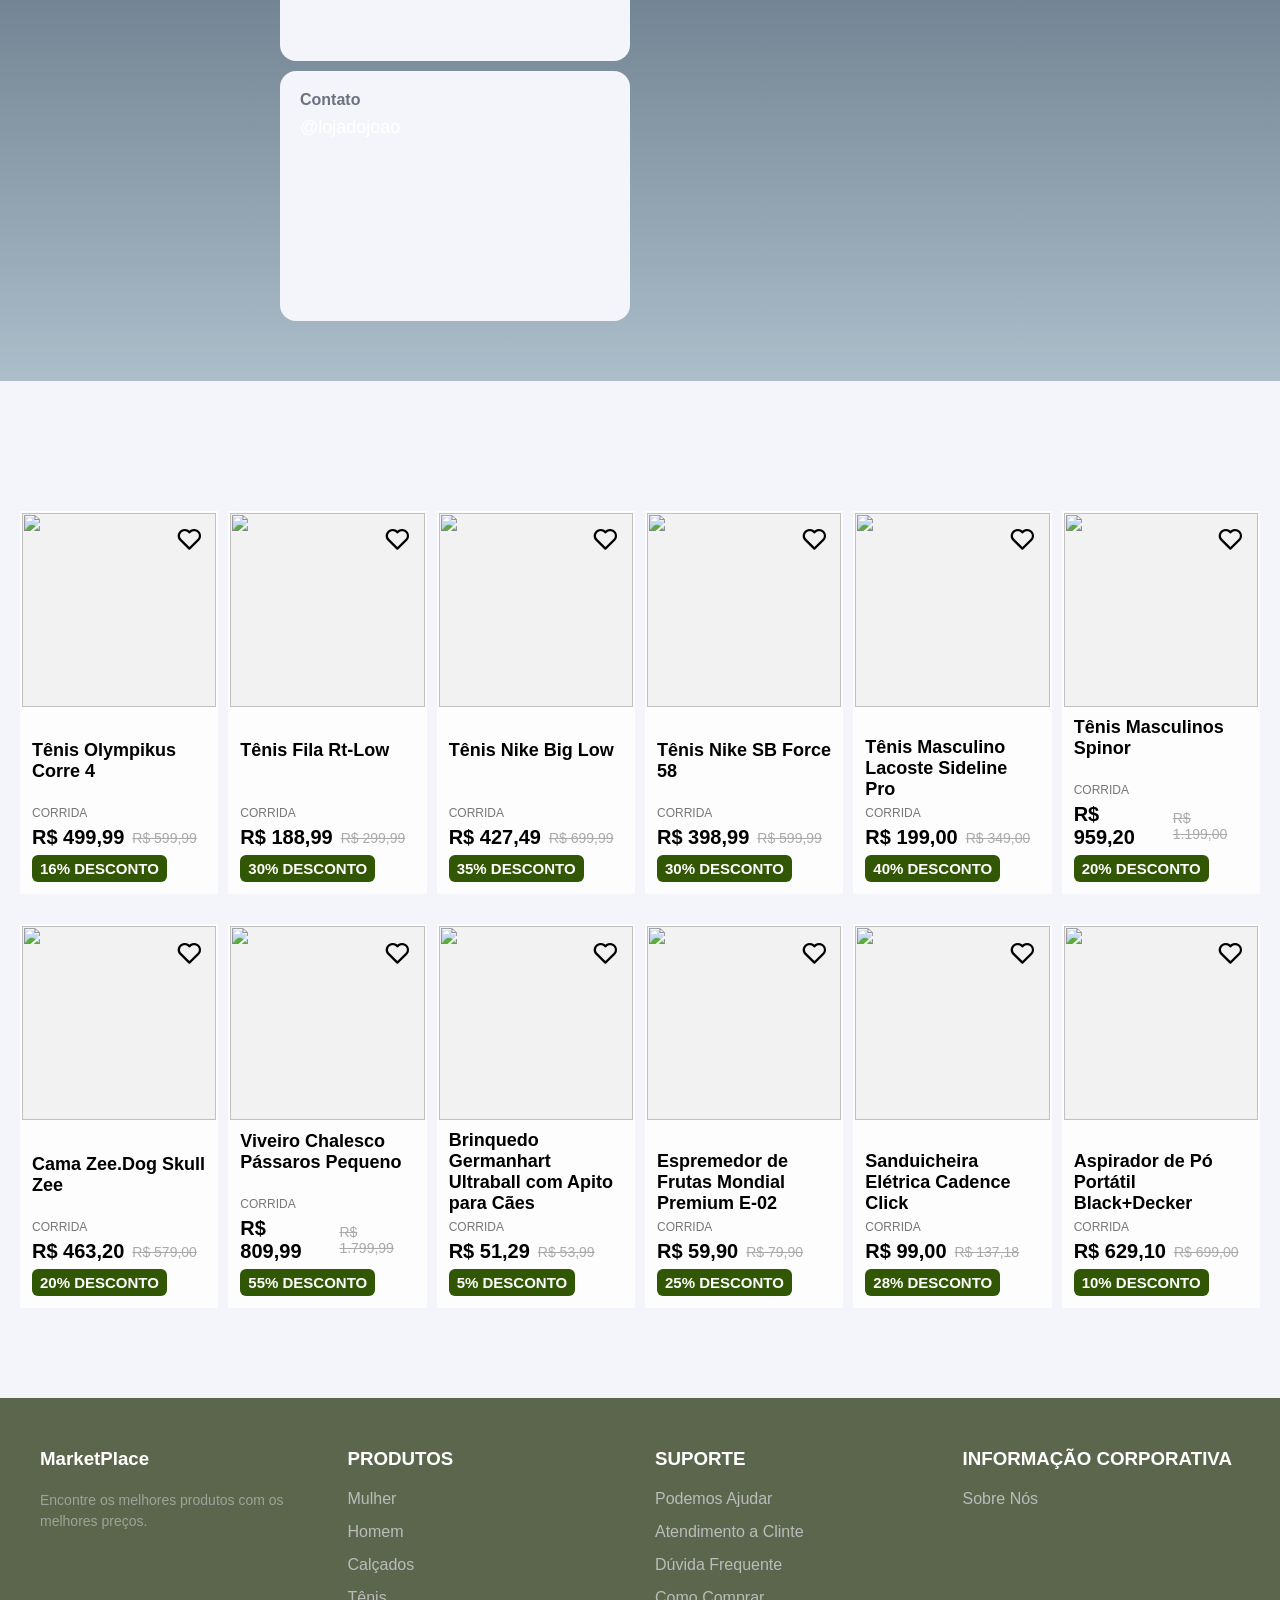
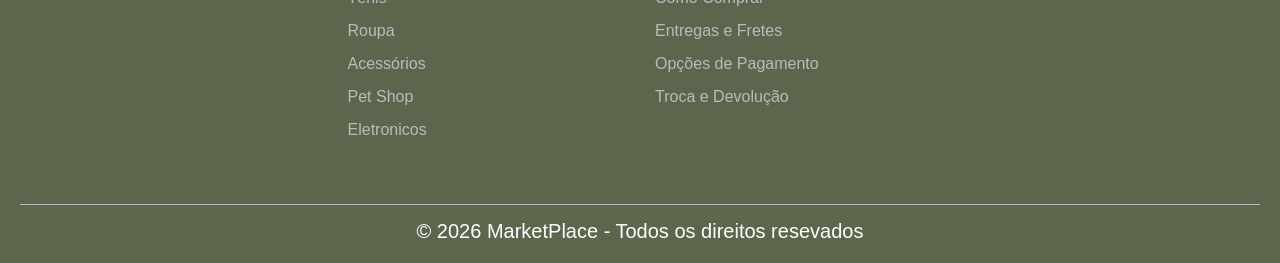
==== commit dbf9dfb6: "Update index.html" ====
--- a/index.html
+++ b/index.html
@@ -12,60 +12,452 @@
 
 <body>
 
-    <div class="offers-bar">
-        <div class="promo-track">
-            <div class="promo">
-                <p>Promoção especial: <span> 20% OFF - </span> compre e ajude a chegar mais perto da meta.</p>
-                <p>Promoção especial: <span> 20% OFF - </span> compre e ajude a chegar mais perto da meta.</p>
-                <p>Promoção especial: <span> 20% OFF - </span> compre e ajude a chegar mais perto da meta.</p>
-                <p>Promoção especial: <span> 20% OFF - </span> compre e ajude a chegar mais perto da meta.</p>
-            </div>
-            <div class="promo">
-                <p>Promoção especial: <span> 20% OFF - </span> compre e ajude a chegar mais perto da meta.</p>
-                <p>Promoção especial: <span> 20% OFF - </span> compre e ajude a chegar mais perto da meta.</p>
-                <p>Promoção especial: <span> 20% OFF - </span> compre e ajude a chegar mais perto da meta.</p>
-                <p>Promoção especial: <span> 20% OFF - </span> compre e ajude a chegar mais perto da meta.</p>
-            </div>
+    <div class="splash">
+        <div class="typing">
+            <span id="text"></span>
         </div>
     </div>
-    <nav class="main-header">
-
-        <div class="menu-toggle">
-            <i class='bx bx-menu-alt-left'></i>
-        </div>
-        <!-- ================== LOGO ==================-->
-        <div class="logo">
-            <span>MarketPlace</span>
-        </div>
-        <!-- ================== MENU ==================-->
-        <div class="main-nav">
-            <a href="#">MASCULINO</a>
-            <a href="#">FEMININO</a>
-            <a href="#">INFANTIL</a>
-            <a href="#">ESPORTE</a>
-        </div>
-        <!-- ================== ICONÊS ==================-->
-        <div class="header-icons">
-            <i class='bx bx-search-alt-2'></i>
-            <i class='bx bx-heart'></i>
-            <i class='bx bx-shopping-bag'></i>
-            <button class="btn-login">Entrar</button>
-        </div>
-    </nav>
-
-
-
-    <!-- ================== Baner ==================-->
+
+    <div class="top-fixed">
+        <div class="offers-bar">
+            <div class="promo-track">
+                <div class="promo">
+                    <p>DEVOLUÇÃO FACILITADA E SEM CUSTO</p>
+                    <p>COMPRE E AJUDE A CHEGAR MAIS PERTO DA META</p>
+                    <p><span>20%</span> OFF NO PIX</p>
+                    <p>PARCELE ATÉ 3X SEM JUROS</p>
+                </div>
+                <div class="promo">
+                    <p>DEVOLUÇÃO FACILIDADE E SEM CUSTO</p>
+                    <p>COMPRE E AJUDE A CHEGAR MAIS PERTO DA META</p>
+                    <p><span>20%</span> OFF NO PIX</p>
+                    <p>PARCELE ATÉ 3X SEM JUROS</p>
+                    <p>PARCELE ATÉ 3X SEM JUROS</p>
+                </div>
+            </div>
+        </div>
+        <nav class="main-header">
+            <div class="menu-toggle">
+                <i class='bx bx-menu-alt-left'></i>
+            </div>
+            <!-- LOGO -->
+            <div class="logo">
+                <img src="assets/img/marketplace.png" alt="">
+                <span>MarketPlace</span>
+            </div>
+            <!-- MENU -->
+            <div class="main-nav">
+                <a href="#">MASCULINO</a>
+                <a href="#">FEMININO</a>
+                <a href="#">INFANTIL</a>
+                <a href="#">ESPORTE</a>
+            </div>
+            <!-- ÍCONES -->
+            <div class="header-icons">
+                <!-- LUPA -->
+                <i class='bx bx-search-alt-2 search-btn'></i>
+                <!-- CORAÇÃO -->
+                <div class="favorite-menu">
+
+                    <i class='bx bx-heart' id="favBtn"></i>
+
+                    <!-- NUMERO -->
+                    <span id="favCount">0</span>
+
+                </div>
+                <!-- SACOLA -->
+                <i class='bx bx-shopping-bag' id="bagBtn"></i>
+                <button id="abrir" class="btn-login">
+                    Entrar
+                </button>
+            </div>
+        </nav>
+    </div>
+
+    <!-- TELA DE BUSCA -->
+
+    <div class="search-container">
+
+        <!-- TOPO -->
+        <div class="search-header">
+
+            <!-- LOGO -->
+            <div class="search-logo">
+                <img src="assets/img/marketplace.png" alt="">
+            </div>
+
+            <!-- INPUT -->
+            <div class="search-input-area">
+
+                <i class='bx bx-search'></i>
+
+                <input type="text" class="search-box" placeholder="Buscar produtos...">
+
+            </div>
+
+            <!-- CANCELAR -->
+            <button class="close-search">
+                Cancelar
+            </button>
+
+        </div>
+
+        <!-- ÁREA DOS PRODUTOS -->
+
+        <div class="search-products">
+
+            <h3>Produtos sugeridos</h3>
+
+            <div class="products-space">
+
+            </div>
+
+        </div>
+
+    </div>
+
+
+
+    <!-- ======================================================
+     PAINEL FAVORITOS
+====================================================== -->
+
+    <div class="fav-panel">
+
+        <!-- TOPO -->
+        <div class="fav-top">
+
+            <h2>Favoritos</h2>
+
+            <span id="closeFav" class="close-fav">
+                &times;
+            </span>
+
+        </div>
+
+        <!-- ITENS -->
+        <div id="favItems" class="favItems">
+        </div>
+
+    </div>
+
+    <!-- ===================== PAINEL SACOLA ===================== -->
+
+    <div class="bag-panel" id="bagPanel">
+
+        <!-- TOPO -->
+        <div class="bag-top">
+
+            <h2>Sua Sacola</h2>
+
+            <i class='bx bx-x close-bag' id="closeBag"></i>
+
+        </div>
+
+        <!-- PRODUTOS -->
+        <div class="bagItems" id="bagItems">
+
+            <div class="empty-bag">
+                <p>Nenhum produto adicionado</p>
+            </div>
+
+        </div>
+
+        <!-- RODAPÉ -->
+        <div class="bag-footer">
+
+            <div class="total">
+                <h3>Total</h3>
+
+                <span id="totalPrice">
+                    R$ 0,00
+                </span>
+            </div>
+
+            <button class="finish-btn">
+                Finalizar Compra
+            </button>
+
+        </div>
+
+    </div>
+
+    <!-- ================== MODAL LOGIN ================== -->
+    <div class="login-modal" id="loginModal">
+
+        <div class="login-card">
+
+            <span class="fechar" id="fecharLogin">
+                <i class='bx bx-x'></i>
+            </span>
+
+            <h2>Bem-vindo</h2>
+            <p>Entre na sua conta</p>
+
+            <form id="loginForm">
+                <div class="login-box">
+                    <i class='bx bx-envelope'></i>
+                    <input type="email" placeholder="Seu e-mail" required>
+                </div>
+
+                <div class="login-box">
+                    <i class='bx bx-lock-alt'></i>
+                    <input type="password" id="senha" placeholder="Sua senha" required>
+                </div>
+
+                <a href="cadastro.html" class="trocar-senha">Esqueceu sua senha?</a>
+
+                <button type="submit" class="btn-entrar">
+                    Entrar
+                </button>
+
+                <span class="criar-conta">
+                    Não possui conta? <a href="#" id="irCadastro">Criar agora</a>
+                </span>
+            </form>
+
+        </div>
+
+    </div>
+
+
+
+
+    <!-- ========================= MODAL CADASTRO ========================= -->
+
+    <div class="cadastro-modal" id="cadastroModal">
+
+        <div class="cadastro-card">
+
+            <!-- FECHAR -->
+
+            <span class="fechar" id="fecharCadastro">
+                <i class='bx bx-x'></i>
+            </span>
+
+            <!-- TITULO -->
+
+            <h2>Criar Conta</h2>
+
+            <p>
+                Preencha seus dados para criar uma conta.
+            </p>
+
+            <!-- FORM CADASTRO -->
+
+            <form id="cadastroForm">
+
+                <!-- NOME -->
+
+                <div class="cadastro-box">
+                    <label>Nome Completo <span>*</span></label>
+                    <input type="text" placeholder="Seu nome completo" required>
+
+                </div>
+
+                <!-- EMAIL -->
+
+                <div class="cadastro-box">
+                    <label>E-mail <span>*</span></label>
+                    <input type="email" placeholder="seu@email.com" required>
+
+                </div>
+
+                <!-- CPF -->
+
+                <div class="cadastro-box cpf-box" id="cpfBox">
+                    <label>CPF <span>*</span></label>
+                    <input type="text" placeholder="CPF" required>
+
+                </div>
+
+                <!-- LOCALIZAÇÃO -->
+
+                <div class="cadastro-box">
+
+                    <label>Localização <span>*</span></label>
+
+                    <input type="text" id="localizacao" list="lista-cidades" placeholder="Cidade, Estado" required>
+
+                    <datalist id="lista-cidades"></datalist>
+
+                </div>
+
+                <!-- SENHA -->
+
+                <div class="cadastro-box">
+                    <label>Senha <span>*</span></label>
+                    <input type="password" id="senhaCadastro" placeholder="Mínimo 6 caracteres" required>
+
+                    <span class="mostrar-senha" onclick="mostrarSenha('senhaCadastro', this)">
+
+                        <i class='bx bx-hide'></i>
+
+                    </span>
+
+                </div>
+
+                <!-- CONFIRMAR SENHA -->
+
+                <div class="cadastro-box">
+                    <label>Confirma Senha <span>*</span></label>
+                    <input type="password" id="confirmarSenha" placeholder="Confirme a senha" required>
+
+                </div>
+
+                <!-- TIPO CONTA -->
+                <div class="tipo-conta">
+
+                    <div class="slider"></div>
+
+                    <button type="button" class="ativo" id="btnCliente">Cliente</button>
+
+                    <button type="button" id="btnVendedor">Vendedor</button>
+
+                </div>
+
+                <!-- TERMOS -->
+
+                <div class="termos">
+
+                    <p>
+                        Ao criar sua conta, afirmo que concordo com a
+                        <a href="#">Política de Privacidade</a>
+                        e os
+                        <a href="#">Termos de Uso</a>.
+                        da plataforma.
+                    </p>
+
+                    <div class="check-termos">
+
+                        <input type="checkbox" required>
+
+                        <label>
+                            Li e aceito os termos de uso
+                        </label>
+
+                    </div>
+
+
+                </div>
+
+                <!-- BOTÃO -->
+
+                <button type="submit" class="btn-criar">
+
+                    Criar Conta
+
+                </button>
+
+                <span class="criar-conta">
+                    já possuo conta? <a href="#" id="irLogin"> Entrar </a>
+                </span>
+
+            </form>
+
+        </div>
+
+    </div>
+
+    <!-- ================== Baner 01 ==================-->
     <section class="hero">
-        <div class="overlay"></div>
-        <div class="img-primary"><img src="assets/img/modelo5.png" alt=""></div>
-        <div class="hero-content animate">
-            <h1>Olá, Explore o que <br> separamos para você</h1>
-            <p>Compre algo incrivel e ajude alguém a alcançar sua meta.</p>
-            <div class="buttons">
-                <button class="btn-primary">Cliente</button>
-                <button class="btn-secondary">vendedor</button>
-            </div>
+        <div class="slide active slide1">
+            <div class="img-primary"><img src="assets/img/modelo5.png" alt=""></div>
+            <div class="hero-content1 animate">
+                <h1>Olá, Explore o que <br> separamos para você</h1>
+                <p>Compre algo incrivel e ajude alguém a alcançar sua meta.</p>
+                <div class="button1">
+                    <button class="btn-primary">Compra Agora <i class='bx bx-right-arrow-alt'></i></button>
+                </div>
+            </div>
+        </div>
+
+
+
+        <!-- ================== Baner 02 ==================-->
+        <div class="slide slide2">
+
+            <div class="circle-bg"></div>
+            <div class="discount-circle">
+                <h2>20%</h2>
+                <p>NA PRIMEIRA</p>
+                <span>COMPRA.</span>
+
+            </div>
+
+            <div class="hero-content2 animate">
+                <h1>ESCOLHAS<br> <span>conscientes</span>,<br> FUTURO MELHOR.</h1>
+                <p>Produtos de qualidade que <br> cuidam de você e do planeta.</p>
+
+                <div class="info-items">
+                    <div class="info-box">
+                        <span>
+                            <i class='bx bx-leaf'></i>
+                        </span>
+
+                        <div class="info-bann">
+                            <h4>PRODUTOS <br> SUSTENTÁVEIS</h4>
+                        </div>
+                    </div>
+
+                    <div class="line"></div>
+
+                    <div class="info-box">
+                        <span>
+                            <i class='bx bx-check-shield'></i>
+                        </span>
+                        <div class="info">
+                            <h4>QUALIDADE<br> GARANTIDA</h4>
+                        </div>
+                    </div>
+
+                    <div class="line"></div>
+
+                    <div class="info-box">
+                        <span>
+                            <i class='bx bx-basket'></i>
+                        </span>
+                        <div class="info">
+                            <h4>COMPRA E<br> FAÇA O BEM</h4>
+                        </div>
+                    </div>
+
+                </div>
+
+                <div class="button2">
+                    <button class="btn-secondary">Compra Agora <i class='bx bx-right-arrow-alt'></i></button>
+                </div>
+            </div>
+
+            <div class="img-secondary2"><img src="assets/img/planta.png" alt=""></div>
+            <div class="img-secondary"><img src="assets/img/banmodelo2.png" alt=""></div>
+
+
+        </div>
+
+
+
+        <!-- ================== Baner 03 ==================-->
+
+        <div class="slide slide3">
+
+            <div class="circle-bi"></div>
+            <div class="circle-bh"></div>
+
+            <div class="hero-content3 animate">
+                <h1>ALCANCE SUAS<br> <span>METAS.</span></h1>
+                <h2>SUPERE LIMITES,<br> CONQUISTE MAIS!</h2>
+                <div class="linha"></div>
+                <p>Produtos de qualidade que <br> cuidam de você e do planeta.</p>
+            </div>
+            <div class="img-tertiary"><img src="assets/img/bannermode3.png" alt=""></div>
+            <div class="img-tertiary2"><img src="assets/img/celular.png" alt=""></div>
+        </div>
+
+        <div class="dots">
+            <span class="dot active"></span>
+            <span class="dot"></span>
+            <span class="dot"></span>
         </div>
     </section>
 
@@ -123,6 +515,7 @@
             <div class="track">
                 <!-- Loja 01 -->
                 <div class="grupo">
+
                     <div class="card-vendedor meta">
                         <h3>Meta</h3>
                         <div class="barra">
@@ -130,18 +523,35 @@
                         </div>
                         <p class="meta-text"></p>
                     </div>
-                    <div class="card-vendedor loja">
-                        <h3>Loja</h3>
-                        <p class="nome">Loja do João</p>
-                    </div>
-                    <div class="card-vendedor avaliacao">
-                        <h3>Avaliação</h3>
-                        <div class="stars"></div>
-                        <p class="nota"></p>
-                    </div>
-                </div>
+
+                    <!-- ESSA DIV É OBRIGATÓRIA -->
+                    <div class="linha-inferior">
+
+                        <div class="card-vendedor loja">
+                            <h3>Loja</h3>
+                            <p class="nome">Loja do João</p>
+                        </div>
+
+                        <div class="card-vendedor avaliacao">
+                            <h3>Avaliação</h3>
+                            <div class="stars"></div>
+                            <p class="nota"></p>
+                        </div>
+
+                        <div class="card-vendedor contato">
+                            <h3>Contato</h3>
+                            <p>@lojadojoao</p>
+                        </div>
+
+                    </div>
+
+                </div>
+
+
+
                 <!-- Loja 02 -->
                 <div class="grupo">
+
                     <div class="card-vendedor meta">
                         <h3>Meta</h3>
                         <div class="barra">
@@ -149,18 +559,33 @@
                         </div>
                         <p class="meta-text"></p>
                     </div>
-                    <div class="card-vendedor loja">
-                        <h3>Loja</h3>
-                        <p class="nome">Loja da Ana</p>
-                    </div>
-                    <div class="card-vendedor avaliacao">
-                        <h3>Avaliação</h3>
-                        <div class="stars"></div>
-                        <p class="nota"></p>
-                    </div>
-                </div>
+
+                    <!-- ESSA DIV É OBRIGATÓRIA -->
+                    <div class="linha-inferior">
+
+                        <div class="card-vendedor loja">
+                            <h3>Loja</h3>
+                            <p class="nome">Loja do João</p>
+                        </div>
+
+                        <div class="card-vendedor avaliacao">
+                            <h3>Avaliação</h3>
+                            <div class="stars"></div>
+                            <p class="nota"></p>
+                        </div>
+
+                        <div class="card-vendedor contato">
+                            <h3>Contato</h3>
+                            <p>@lojadojoao</p>
+                        </div>
+
+                    </div>
+
+                </div>
+
                 <!-- Loja 03 -->
                 <div class="grupo">
+
                     <div class="card-vendedor meta">
                         <h3>Meta</h3>
                         <div class="barra">
@@ -168,18 +593,34 @@
                         </div>
                         <p class="meta-text"></p>
                     </div>
-                    <div class="card-vendedor loja">
-                        <h3>Loja</h3>
-                        <p class="nome">Tech Store</p>
-                    </div>
-                    <div class="card-vendedor avaliacao">
-                        <h3>Avaliação</h3>
-                        <div class="stars"></div>
-                        <p class="nota"></p>
-                    </div>
-                </div>
+
+                    <!-- ESSA DIV É OBRIGATÓRIA -->
+                    <div class="linha-inferior">
+
+                        <div class="card-vendedor loja">
+                            <h3>Loja</h3>
+                            <p class="nome">Loja do João</p>
+                        </div>
+
+                        <div class="card-vendedor avaliacao">
+                            <h3>Avaliação</h3>
+                            <div class="stars"></div>
+                            <p class="nota"></p>
+                        </div>
+
+                        <div class="card-vendedor contato">
+                            <h3>Contato</h3>
+                            <p>@lojadojoao</p>
+                        </div>
+
+                    </div>
+
+                </div>
+
+
                 <!-- Loja 04 -->
                 <div class="grupo">
+
                     <div class="card-vendedor meta">
                         <h3>Meta</h3>
                         <div class="barra">
@@ -187,18 +628,33 @@
                         </div>
                         <p class="meta-text"></p>
                     </div>
-                    <div class="card-vendedor loja">
-                        <h3>Loja</h3>
-                        <p class="nome">Tech Store</p>
-                    </div>
-                    <div class="card-vendedor avaliacao">
-                        <h3>Avaliação</h3>
-                        <div class="stars"></div>
-                        <p class="nota"></p>
-                    </div>
-                </div>
+
+                    <!-- ESSA DIV É OBRIGATÓRIA -->
+                    <div class="linha-inferior">
+
+                        <div class="card-vendedor loja">
+                            <h3>Loja</h3>
+                            <p class="nome">Loja do João</p>
+                        </div>
+
+                        <div class="card-vendedor avaliacao">
+                            <h3>Avaliação</h3>
+                            <div class="stars"></div>
+                            <p class="nota"></p>
+                        </div>
+
+                        <div class="card-vendedor contato">
+                            <h3>Contato</h3>
+                            <p>@lojadojoao</p>
+                        </div>
+
+                    </div>
+
+                </div>
+
                 <!-- Loja 05 -->
                 <div class="grupo">
+
                     <div class="card-vendedor meta">
                         <h3>Meta</h3>
                         <div class="barra">
@@ -206,18 +662,33 @@
                         </div>
                         <p class="meta-text"></p>
                     </div>
-                    <div class="card-vendedor loja">
-                        <h3>Loja</h3>
-                        <p class="nome">Tech Store</p>
-                    </div>
-                    <div class="card-vendedor avaliacao">
-                        <h3>Avaliação</h3>
-                        <div class="stars"></div>
-                        <p class="nota"></p>
-                    </div>
-                </div>
+
+                    <!-- ESSA DIV É OBRIGATÓRIA -->
+                    <div class="linha-inferior">
+
+                        <div class="card-vendedor loja">
+                            <h3>Loja</h3>
+                            <p class="nome">Loja do João</p>
+                        </div>
+
+                        <div class="card-vendedor avaliacao">
+                            <h3>Avaliação</h3>
+                            <div class="stars"></div>
+                            <p class="nota"></p>
+                        </div>
+
+                        <div class="card-vendedor contato">
+                            <h3>Contato</h3>
+                            <p>@lojadojoao</p>
+                        </div>
+
+                    </div>
+
+                </div>
+
                 <!-- Loja 06 -->
                 <div class="grupo">
+
                     <div class="card-vendedor meta">
                         <h3>Meta</h3>
                         <div class="barra">
@@ -225,15 +696,28 @@
                         </div>
                         <p class="meta-text"></p>
                     </div>
-                    <div class="card-vendedor loja">
-                        <h3>Loja</h3>
-                        <p class="nome">Tech Store</p>
-                    </div>
-                    <div class="card-vendedor avaliacao">
-                        <h3>Avaliação</h3>
-                        <div class="stars"></div>
-                        <p class="nota"></p>
-                    </div>
+
+                    <!-- ESSA DIV É OBRIGATÓRIA -->
+                    <div class="linha-inferior">
+
+                        <div class="card-vendedor loja">
+                            <h3>Loja</h3>
+                            <p class="nome">Loja do João</p>
+                        </div>
+
+                        <div class="card-vendedor avaliacao">
+                            <h3>Avaliação</h3>
+                            <div class="stars"></div>
+                            <p class="nota"></p>
+                        </div>
+
+                        <div class="card-vendedor contato">
+                            <h3>Contato</h3>
+                            <p>@lojadojoao</p>
+                        </div>
+
+                    </div>
+
                 </div>
             </div>
         </div>
@@ -295,6 +779,11 @@
     </footer>
 
     <script src="assets/js/modelo.js"></script>
+    <script src="assets/js/login.js"></script>
+    <script src="assets/js/cadastro.js"></script>
+    <script src="assets/js/favorito.js"></script>
+    <script src="assets/js/sacola.js"></script>
+    <script src="https://maps.googleapis.com/maps/api/js?key=SUA_CHAVE_API&libraries=places"></script>
 
 </body>
 
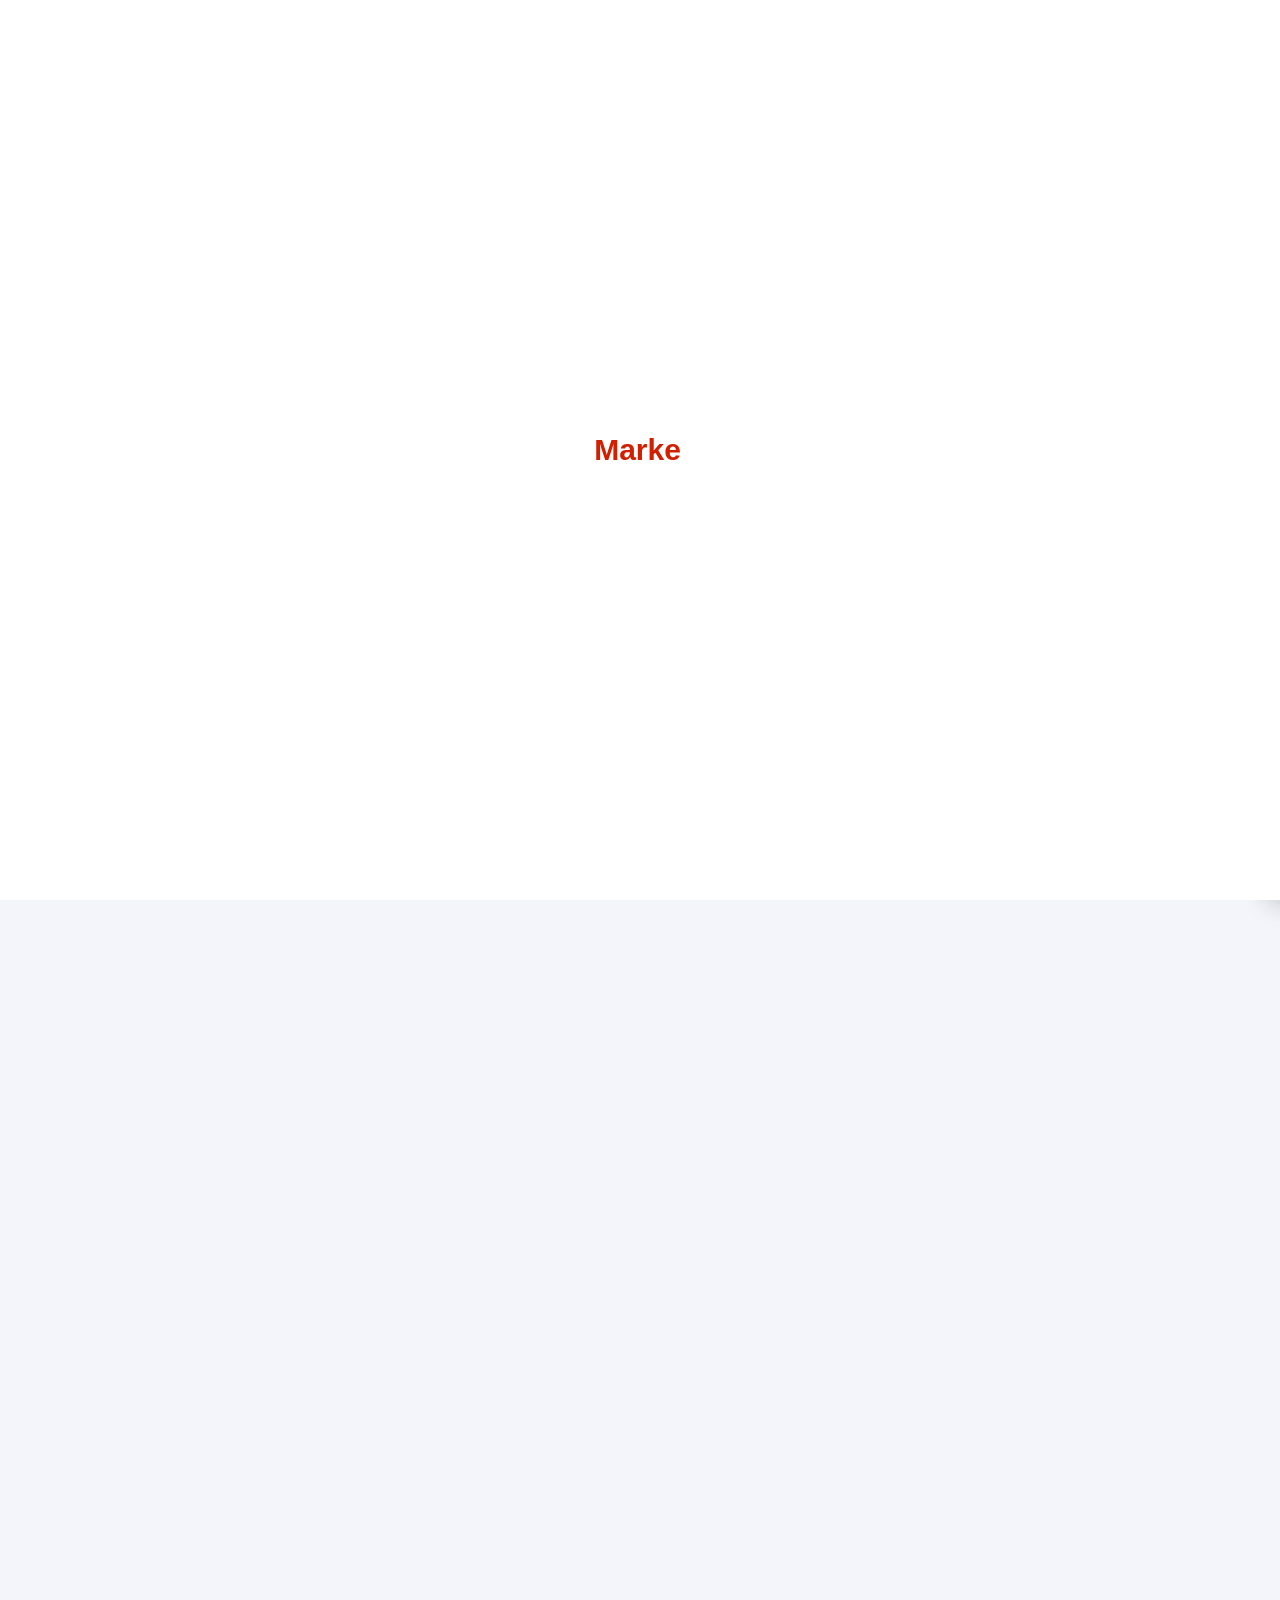
==== commit cd72b23d: "Update index.html" ====
--- a/index.html
+++ b/index.html
@@ -18,7 +18,10 @@
         </div>
     </div>
 
+    <!-- ===================== TOPO FIXO ===================== -->
     <div class="top-fixed">
+
+        <!-- BARRA DE OFERTAS -->
         <div class="offers-bar">
             <div class="promo-track">
                 <div class="promo">
@@ -28,422 +31,217 @@
                     <p>PARCELE ATÉ 3X SEM JUROS</p>
                 </div>
                 <div class="promo">
-                    <p>DEVOLUÇÃO FACILIDADE E SEM CUSTO</p>
+                    <p>DEVOLUÇÃO FACILITADA E SEM CUSTO</p>
                     <p>COMPRE E AJUDE A CHEGAR MAIS PERTO DA META</p>
                     <p><span>20%</span> OFF NO PIX</p>
                     <p>PARCELE ATÉ 3X SEM JUROS</p>
-                    <p>PARCELE ATÉ 3X SEM JUROS</p>
-                </div>
-            </div>
-        </div>
+                </div>
+            </div>
+        </div>
+
+        <!-- MENU PRINCIPAL -->
         <nav class="main-header">
             <div class="menu-toggle">
                 <i class='bx bx-menu-alt-left'></i>
             </div>
-            <!-- LOGO -->
             <div class="logo">
                 <img src="assets/img/marketplace.png" alt="">
                 <span>MarketPlace</span>
             </div>
-            <!-- MENU -->
             <div class="main-nav">
                 <a href="#">MASCULINO</a>
                 <a href="#">FEMININO</a>
                 <a href="#">INFANTIL</a>
                 <a href="#">ESPORTE</a>
             </div>
-            <!-- ÍCONES -->
             <div class="header-icons">
-                <!-- LUPA -->
                 <i class='bx bx-search-alt-2 search-btn'></i>
-                <!-- CORAÇÃO -->
                 <div class="favorite-menu">
-
                     <i class='bx bx-heart' id="favBtn"></i>
-
-                    <!-- NUMERO -->
                     <span id="favCount">0</span>
-
-                </div>
-                <!-- SACOLA -->
+                </div>
                 <i class='bx bx-shopping-bag' id="bagBtn"></i>
-                <button id="abrir" class="btn-login">
-                    Entrar
-                </button>
+                <button id="abrir" class="btn-login">Entrar</button>
             </div>
         </nav>
-    </div>
-
-    <!-- TELA DE BUSCA -->
-
+
+    </div>
+
+    <!-- ===================== BUSCA ===================== -->
     <div class="search-container">
-
-        <!-- TOPO -->
         <div class="search-header">
-
-            <!-- LOGO -->
             <div class="search-logo">
                 <img src="assets/img/marketplace.png" alt="">
             </div>
-
-            <!-- INPUT -->
             <div class="search-input-area">
-
                 <i class='bx bx-search'></i>
-
                 <input type="text" class="search-box" placeholder="Buscar produtos...">
-
-            </div>
-
-            <!-- CANCELAR -->
-            <button class="close-search">
-                Cancelar
-            </button>
-
-        </div>
-
-        <!-- ÁREA DOS PRODUTOS -->
-
+            </div>
+            <button class="close-search">Cancelar</button>
+        </div>
         <div class="search-products">
-
             <h3>Produtos sugeridos</h3>
-
-            <div class="products-space">
-
-            </div>
-
-        </div>
-
-    </div>
-
-
-
-    <!-- ======================================================
-     PAINEL FAVORITOS
-====================================================== -->
-
+            <div class="products-space"></div>
+        </div>
+    </div>
+
+    <!-- ===================== PAINEL FAVORITOS ===================== -->
     <div class="fav-panel">
-
-        <!-- TOPO -->
         <div class="fav-top">
-
             <h2>Favoritos</h2>
-
-            <span id="closeFav" class="close-fav">
-                &times;
-            </span>
-
-        </div>
-
-        <!-- ITENS -->
-        <div id="favItems" class="favItems">
-        </div>
-
+            <span id="closeFav" class="close-fav">&times;</span>
+        </div>
+        <div id="favItems" class="favItems"></div>
     </div>
 
     <!-- ===================== PAINEL SACOLA ===================== -->
-
     <div class="bag-panel" id="bagPanel">
-
-        <!-- TOPO -->
         <div class="bag-top">
-
             <h2>Sua Sacola</h2>
-
             <i class='bx bx-x close-bag' id="closeBag"></i>
-
-        </div>
-
-        <!-- PRODUTOS -->
+        </div>
         <div class="bagItems" id="bagItems">
-
             <div class="empty-bag">
                 <p>Nenhum produto adicionado</p>
             </div>
-
-        </div>
-
-        <!-- RODAPÉ -->
+        </div>
         <div class="bag-footer">
-
             <div class="total">
                 <h3>Total</h3>
-
-                <span id="totalPrice">
-                    R$ 0,00
-                </span>
-            </div>
-
-            <button class="finish-btn">
-                Finalizar Compra
-            </button>
-
-        </div>
-
-    </div>
-
-    <!-- ================== MODAL LOGIN ================== -->
+                <span id="totalPrice">R$ 0,00</span>
+            </div>
+            <button class="finish-btn" id="finishBtn">Finalizar Compra</button>
+        </div>
+    </div>
+
+    <!-- ===================== MODAL LOGIN ===================== -->
     <div class="login-modal" id="loginModal">
-
         <div class="login-card">
-
-            <span class="fechar" id="fecharLogin">
-                <i class='bx bx-x'></i>
-            </span>
-
+            <span class="fechar" id="fecharLogin"><i class='bx bx-x'></i></span>
             <h2>Bem-vindo</h2>
             <p>Entre na sua conta</p>
-
             <form id="loginForm">
                 <div class="login-box">
                     <i class='bx bx-envelope'></i>
                     <input type="email" placeholder="Seu e-mail" required>
                 </div>
-
                 <div class="login-box">
                     <i class='bx bx-lock-alt'></i>
                     <input type="password" id="senha" placeholder="Sua senha" required>
                 </div>
-
                 <a href="cadastro.html" class="trocar-senha">Esqueceu sua senha?</a>
-
-                <button type="submit" class="btn-entrar">
-                    Entrar
-                </button>
-
-                <span class="criar-conta">
-                    Não possui conta? <a href="#" id="irCadastro">Criar agora</a>
-                </span>
+                <button type="submit" class="btn-entrar">Entrar</button>
+                <span class="criar-conta">Não possui conta? <a href="#" id="irCadastro">Criar agora</a></span>
             </form>
-
-        </div>
-
-    </div>
-
-
-
-
-    <!-- ========================= MODAL CADASTRO ========================= -->
-
+        </div>
+    </div>
+
+    <!-- ===================== MODAL CADASTRO ===================== -->
     <div class="cadastro-modal" id="cadastroModal">
-
         <div class="cadastro-card">
-
-            <!-- FECHAR -->
-
-            <span class="fechar" id="fecharCadastro">
-                <i class='bx bx-x'></i>
-            </span>
-
-            <!-- TITULO -->
-
+            <span class="fechar" id="fecharCadastro"><i class='bx bx-x'></i></span>
             <h2>Criar Conta</h2>
-
-            <p>
-                Preencha seus dados para criar uma conta.
-            </p>
-
-            <!-- FORM CADASTRO -->
-
+            <p>Preencha seus dados para criar uma conta.</p>
             <form id="cadastroForm">
-
-                <!-- NOME -->
-
                 <div class="cadastro-box">
                     <label>Nome Completo <span>*</span></label>
                     <input type="text" placeholder="Seu nome completo" required>
-
-                </div>
-
-                <!-- EMAIL -->
-
+                </div>
                 <div class="cadastro-box">
                     <label>E-mail <span>*</span></label>
                     <input type="email" placeholder="seu@email.com" required>
-
-                </div>
-
-                <!-- CPF -->
-
+                </div>
                 <div class="cadastro-box cpf-box" id="cpfBox">
                     <label>CPF <span>*</span></label>
                     <input type="text" placeholder="CPF" required>
-
-                </div>
-
-                <!-- LOCALIZAÇÃO -->
-
+                </div>
                 <div class="cadastro-box">
-
                     <label>Localização <span>*</span></label>
-
                     <input type="text" id="localizacao" list="lista-cidades" placeholder="Cidade, Estado" required>
-
                     <datalist id="lista-cidades"></datalist>
-
-                </div>
-
-                <!-- SENHA -->
-
+                </div>
                 <div class="cadastro-box">
                     <label>Senha <span>*</span></label>
                     <input type="password" id="senhaCadastro" placeholder="Mínimo 6 caracteres" required>
-
                     <span class="mostrar-senha" onclick="mostrarSenha('senhaCadastro', this)">
-
                         <i class='bx bx-hide'></i>
-
                     </span>
-
-                </div>
-
-                <!-- CONFIRMAR SENHA -->
-
+                </div>
                 <div class="cadastro-box">
                     <label>Confirma Senha <span>*</span></label>
                     <input type="password" id="confirmarSenha" placeholder="Confirme a senha" required>
-
-                </div>
-
-                <!-- TIPO CONTA -->
+                </div>
                 <div class="tipo-conta">
-
                     <div class="slider"></div>
-
                     <button type="button" class="ativo" id="btnCliente">Cliente</button>
-
                     <button type="button" id="btnVendedor">Vendedor</button>
-
-                </div>
-
-                <!-- TERMOS -->
-
+                </div>
                 <div class="termos">
-
-                    <p>
-                        Ao criar sua conta, afirmo que concordo com a
-                        <a href="#">Política de Privacidade</a>
-                        e os
+                    <p>Ao criar sua conta, afirmo que concordo com a
+                        <a href="#">Política de Privacidade</a> e os
                         <a href="#">Termos de Uso</a>.
-                        da plataforma.
                     </p>
-
                     <div class="check-termos">
-
                         <input type="checkbox" required>
-
-                        <label>
-                            Li e aceito os termos de uso
-                        </label>
-
-                    </div>
-
-
-                </div>
-
-                <!-- BOTÃO -->
-
-                <button type="submit" class="btn-criar">
-
-                    Criar Conta
-
-                </button>
-
-                <span class="criar-conta">
-                    já possuo conta? <a href="#" id="irLogin"> Entrar </a>
-                </span>
-
+                        <label>Li e aceito os termos de uso</label>
+                    </div>
+                </div>
+                <button type="submit" class="btn-criar">Criar Conta</button>
+                <span class="criar-conta">Já possuo conta? <a href="#" id="irLogin">Entrar</a></span>
             </form>
-
-        </div>
-
-    </div>
-
-    <!-- ================== Baner 01 ==================-->
+        </div>
+    </div>
+
+    <!-- ===================== BANNERS ===================== -->
     <section class="hero">
         <div class="slide active slide1">
             <div class="img-primary"><img src="assets/img/modelo5.png" alt=""></div>
             <div class="hero-content1 animate">
-                <h1>Olá, Explore o que <br> separamos para você</h1>
-                <p>Compre algo incrivel e ajude alguém a alcançar sua meta.</p>
+                <h1>Olá, Explore o que nossos<br> venderores separam para você</h1>
+                <p>Compre algo incrível e ajude alguém a alcançar sua meta.</p>
                 <div class="button1">
                     <button class="btn-primary">Compra Agora <i class='bx bx-right-arrow-alt'></i></button>
                 </div>
             </div>
         </div>
 
-
-
-        <!-- ================== Baner 02 ==================-->
         <div class="slide slide2">
-
             <div class="circle-bg"></div>
             <div class="discount-circle">
                 <h2>20%</h2>
                 <p>NA PRIMEIRA</p>
                 <span>COMPRA.</span>
-
-            </div>
-
+            </div>
             <div class="hero-content2 animate">
                 <h1>ESCOLHAS<br> <span>conscientes</span>,<br> FUTURO MELHOR.</h1>
                 <p>Produtos de qualidade que <br> cuidam de você e do planeta.</p>
-
                 <div class="info-items">
                     <div class="info-box">
-                        <span>
-                            <i class='bx bx-leaf'></i>
-                        </span>
-
-                        <div class="info-bann">
-                            <h4>PRODUTOS <br> SUSTENTÁVEIS</h4>
-                        </div>
-                    </div>
-
+                        <span><i class='bx bx-leaf'></i></span>
+                        <div class="info-bann"><h4>PRODUTOS <br> SUSTENTÁVEIS</h4></div>
+                    </div>
                     <div class="line"></div>
-
                     <div class="info-box">
-                        <span>
-                            <i class='bx bx-check-shield'></i>
-                        </span>
-                        <div class="info">
-                            <h4>QUALIDADE<br> GARANTIDA</h4>
-                        </div>
-                    </div>
-
+                        <span><i class='bx bx-check-shield'></i></span>
+                        <div class="info"><h4>QUALIDADE<br> GARANTIDA</h4></div>
+                    </div>
                     <div class="line"></div>
-
                     <div class="info-box">
-                        <span>
-                            <i class='bx bx-basket'></i>
-                        </span>
-                        <div class="info">
-                            <h4>COMPRA E<br> FAÇA O BEM</h4>
-                        </div>
-                    </div>
-
-                </div>
-
+                        <span><i class='bx bx-basket'></i></span>
+                        <div class="info"><h4>COMPRA E<br> FAÇA O BEM</h4></div>
+                    </div>
+                </div>
                 <div class="button2">
                     <button class="btn-secondary">Compra Agora <i class='bx bx-right-arrow-alt'></i></button>
                 </div>
             </div>
-
             <div class="img-secondary2"><img src="assets/img/planta.png" alt=""></div>
             <div class="img-secondary"><img src="assets/img/banmodelo2.png" alt=""></div>
-
-
-        </div>
-
-
-
-        <!-- ================== Baner 03 ==================-->
+        </div>
 
         <div class="slide slide3">
-
             <div class="circle-bi"></div>
             <div class="circle-bh"></div>
-
             <div class="hero-content3 animate">
                 <h1>ALCANCE SUAS<br> <span>METAS.</span></h1>
                 <h2>SUPERE LIMITES,<br> CONQUISTE MAIS!</h2>
@@ -461,282 +259,282 @@
         </div>
     </section>
 
+    <!-- ===================== FILTRO ===================== -->
     <div class="filtro">
         <div class="item">
             <span><i class='bx bx-check-shield'></i></span>
             <div class="info">
                 <h4>Compra <br> Segura</h4>
-
-                <p>Seu dados sempre protegidos</p>
-
-            </div>
-        </div>
-
+                <p>Seus dados sempre protegidos</p>
+            </div>
+        </div>
         <div class="divisor"></div>
-
         <div class="item">
             <span><i class='bx bx-map'></i></span>
             <div class="info">
                 <h4>Entrega para <br>todo Brasil</h4>
-
                 <p>Rapidez e rastreio em tempo real</p>
-
-            </div>
-        </div>
-
+            </div>
+        </div>
         <div class="divisor"></div>
-
         <div class="item">
             <span><i class='bx bx-heart'></i></span>
             <div class="info">
-                <h4>Você ajuda, <br>alguém crecer</h4>
-
+                <h4>Você ajuda, <br>alguém crescer</h4>
                 <p>Cada compra gera impacto</p>
-
-            </div>
-        </div>
-    </div>
-
-
-
-
-    <!-- ====================== PRODUTOS 01 ====================== -->
+            </div>
+        </div>
+    </div>
+
+    <!-- ===================== PRODUTOS 01 ===================== -->
     <section class="main-offers animate">
-        <div class="container" id="produtos-container01">
-
-        </div>
+        <div class="container" id="produtos-container01"></div>
     </section>
 
-
-    <!-- ====================== PERFIL DE VENDEDORES ====================== -->
+    <!-- ===================== VENDEDORES ===================== -->
     <section class="seller-deshboard">
         <h2>VENDEDORES</h2>
         <div class="slider-vendedores">
             <div class="track">
+
                 <!-- Loja 01 -->
                 <div class="grupo">
-
                     <div class="card-vendedor meta">
                         <h3>Meta</h3>
-                        <div class="barra">
-                            <div class="progresso"></div>
-                        </div>
+                        <div class="barra"><div class="progresso"></div></div>
                         <p class="meta-text"></p>
                     </div>
-
-                    <!-- ESSA DIV É OBRIGATÓRIA -->
                     <div class="linha-inferior">
-
-                        <div class="card-vendedor loja">
-                            <h3>Loja</h3>
-                            <p class="nome">Loja do João</p>
-                        </div>
-
                         <div class="card-vendedor avaliacao">
-                            <h3>Avaliação</h3>
+                            <div class="nota-grande"></div>
                             <div class="stars"></div>
-                            <p class="nota"></p>
-                        </div>
-
-                        <div class="card-vendedor contato">
-                            <h3>Contato</h3>
-                            <p>@lojadojoao</p>
-                        </div>
-
-                    </div>
-
-                </div>
-
-
+                            <p class="texto-avaliacoes"></p>
+                        </div>
+                        <div class="card-vendedor distribuicao">
+                            <h3>Distribuição</h3>
+                            <div class="lista-distribuicao"></div>
+                        </div>
+                        <div class="card-vendedor reputacao">
+                            <h3>Reputação</h3>
+                            <div class="reputacao_info">
+                                <div class="reputacao-item">
+                                    <div class="reputacao-texto"><i class='bx bx-trending-up satisfacao'></i><span>Satisfação</span></div>
+                                    <strong class="satisfacao-num">0%</strong>
+                                </div>
+                                <div class="reputacao-item">
+                                    <div class="reputacao-texto"><i class='bx bx-like recomendacao'></i><span>Recomendação</span></div>
+                                    <strong class="recomendacao-num">0</strong>
+                                </div>
+                                <div class="reputacao-item">
+                                    <div class="reputacao-texto"><i class='bx bx-message-rounded comentario'></i><span>Comentários</span></div>
+                                    <strong class="comentario-num">0</strong>
+                                </div>
+                            </div>
+                        </div>
+                    </div>
+                </div>
 
                 <!-- Loja 02 -->
                 <div class="grupo">
-
                     <div class="card-vendedor meta">
                         <h3>Meta</h3>
-                        <div class="barra">
-                            <div class="progresso"></div>
-                        </div>
+                        <div class="barra"><div class="progresso"></div></div>
                         <p class="meta-text"></p>
                     </div>
-
-                    <!-- ESSA DIV É OBRIGATÓRIA -->
                     <div class="linha-inferior">
-
-                        <div class="card-vendedor loja">
-                            <h3>Loja</h3>
-                            <p class="nome">Loja do João</p>
-                        </div>
-
                         <div class="card-vendedor avaliacao">
-                            <h3>Avaliação</h3>
+                            <div class="nota-grande"></div>
                             <div class="stars"></div>
-                            <p class="nota"></p>
-                        </div>
-
-                        <div class="card-vendedor contato">
-                            <h3>Contato</h3>
-                            <p>@lojadojoao</p>
-                        </div>
-
-                    </div>
-
+                            <p class="texto-avaliacoes"></p>
+                        </div>
+                        <div class="card-vendedor distribuicao">
+                            <h3>Distribuição</h3>
+                            <div class="lista-distribuicao"></div>
+                        </div>
+                        <div class="card-vendedor reputacao">
+                            <h3>Reputação</h3>
+                            <div class="reputacao_info">
+                                <div class="reputacao-item">
+                                    <div class="reputacao-texto"><i class='bx bx-trending-up satisfacao'></i><span>Satisfação</span></div>
+                                    <strong class="satisfacao-num">0%</strong>
+                                </div>
+                                <div class="reputacao-item">
+                                    <div class="reputacao-texto"><i class='bx bx-like recomendacao'></i><span>Recomendação</span></div>
+                                    <strong class="recomendacao-num">0</strong>
+                                </div>
+                                <div class="reputacao-item">
+                                    <div class="reputacao-texto"><i class='bx bx-message-rounded comentario'></i><span>Comentários</span></div>
+                                    <strong class="comentario-num">0</strong>
+                                </div>
+                            </div>
+                        </div>
+                    </div>
                 </div>
 
                 <!-- Loja 03 -->
                 <div class="grupo">
-
                     <div class="card-vendedor meta">
                         <h3>Meta</h3>
-                        <div class="barra">
-                            <div class="progresso"></div>
-                        </div>
+                        <div class="barra"><div class="progresso"></div></div>
                         <p class="meta-text"></p>
                     </div>
-
-                    <!-- ESSA DIV É OBRIGATÓRIA -->
                     <div class="linha-inferior">
-
-                        <div class="card-vendedor loja">
-                            <h3>Loja</h3>
-                            <p class="nome">Loja do João</p>
-                        </div>
-
                         <div class="card-vendedor avaliacao">
-                            <h3>Avaliação</h3>
+                            <div class="nota-grande"></div>
                             <div class="stars"></div>
-                            <p class="nota"></p>
-                        </div>
-
-                        <div class="card-vendedor contato">
-                            <h3>Contato</h3>
-                            <p>@lojadojoao</p>
-                        </div>
-
-                    </div>
-
-                </div>
-
+                            <p class="texto-avaliacoes"></p>
+                        </div>
+                        <div class="card-vendedor distribuicao">
+                            <h3>Distribuição</h3>
+                            <div class="lista-distribuicao"></div>
+                        </div>
+                        <div class="card-vendedor reputacao">
+                            <h3>Reputação</h3>
+                            <div class="reputacao_info">
+                                <div class="reputacao-item">
+                                    <div class="reputacao-texto"><i class='bx bx-trending-up satisfacao'></i><span>Satisfação</span></div>
+                                    <strong class="satisfacao-num">0%</strong>
+                                </div>
+                                <div class="reputacao-item">
+                                    <div class="reputacao-texto"><i class='bx bx-like recomendacao'></i><span>Recomendação</span></div>
+                                    <strong class="recomendacao-num">0</strong>
+                                </div>
+                                <div class="reputacao-item">
+                                    <div class="reputacao-texto"><i class='bx bx-message-rounded comentario'></i><span>Comentários</span></div>
+                                    <strong class="comentario-num">0</strong>
+                                </div>
+                            </div>
+                        </div>
+                    </div>
+                </div>
 
                 <!-- Loja 04 -->
                 <div class="grupo">
-
                     <div class="card-vendedor meta">
                         <h3>Meta</h3>
-                        <div class="barra">
-                            <div class="progresso"></div>
-                        </div>
+                        <div class="barra"><div class="progresso"></div></div>
                         <p class="meta-text"></p>
                     </div>
-
-                    <!-- ESSA DIV É OBRIGATÓRIA -->
                     <div class="linha-inferior">
-
-                        <div class="card-vendedor loja">
-                            <h3>Loja</h3>
-                            <p class="nome">Loja do João</p>
-                        </div>
-
                         <div class="card-vendedor avaliacao">
-                            <h3>Avaliação</h3>
+                            <div class="nota-grande"></div>
                             <div class="stars"></div>
-                            <p class="nota"></p>
-                        </div>
-
-                        <div class="card-vendedor contato">
-                            <h3>Contato</h3>
-                            <p>@lojadojoao</p>
-                        </div>
-
-                    </div>
-
+                            <p class="texto-avaliacoes"></p>
+                        </div>
+                        <div class="card-vendedor distribuicao">
+                            <h3>Distribuição</h3>
+                            <div class="lista-distribuicao"></div>
+                        </div>
+                        <div class="card-vendedor reputacao">
+                            <h3>Reputação</h3>
+                            <div class="reputacao_info">
+                                <div class="reputacao-item">
+                                    <div class="reputacao-texto"><i class='bx bx-trending-up satisfacao'></i><span>Satisfação</span></div>
+                                    <strong class="satisfacao-num">0%</strong>
+                                </div>
+                                <div class="reputacao-item">
+                                    <div class="reputacao-texto"><i class='bx bx-like recomendacao'></i><span>Recomendação</span></div>
+                                    <strong class="recomendacao-num">0</strong>
+                                </div>
+                                <div class="reputacao-item">
+                                    <div class="reputacao-texto"><i class='bx bx-message-rounded comentario'></i><span>Comentários</span></div>
+                                    <strong class="comentario-num">0</strong>
+                                </div>
+                            </div>
+                        </div>
+                    </div>
                 </div>
 
                 <!-- Loja 05 -->
                 <div class="grupo">
-
                     <div class="card-vendedor meta">
                         <h3>Meta</h3>
-                        <div class="barra">
-                            <div class="progresso"></div>
-                        </div>
+                        <div class="barra"><div class="progresso"></div></div>
                         <p class="meta-text"></p>
                     </div>
-
-                    <!-- ESSA DIV É OBRIGATÓRIA -->
                     <div class="linha-inferior">
-
-                        <div class="card-vendedor loja">
-                            <h3>Loja</h3>
-                            <p class="nome">Loja do João</p>
-                        </div>
-
                         <div class="card-vendedor avaliacao">
-                            <h3>Avaliação</h3>
+                            <div class="nota-grande"></div>
                             <div class="stars"></div>
-                            <p class="nota"></p>
-                        </div>
-
-                        <div class="card-vendedor contato">
-                            <h3>Contato</h3>
-                            <p>@lojadojoao</p>
-                        </div>
-
-                    </div>
-
+                            <p class="texto-avaliacoes"></p>
+                        </div>
+                        <div class="card-vendedor distribuicao">
+                            <h3>Distribuição</h3>
+                            <div class="lista-distribuicao"></div>
+                        </div>
+                        <div class="card-vendedor reputacao">
+                            <h3>Reputação</h3>
+                            <div class="reputacao_info">
+                                <div class="reputacao-item">
+                                    <div class="reputacao-texto"><i class='bx bx-trending-up satisfacao'></i><span>Satisfação</span></div>
+                                    <strong class="satisfacao-num">0%</strong>
+                                </div>
+                                <div class="reputacao-item">
+                                    <div class="reputacao-texto"><i class='bx bx-like recomendacao'></i><span>Recomendação</span></div>
+                                    <strong class="recomendacao-num">0</strong>
+                                </div>
+                                <div class="reputacao-item">
+                                    <div class="reputacao-texto"><i class='bx bx-message-rounded comentario'></i><span>Comentários</span></div>
+                                    <strong class="comentario-num">0</strong>
+                                </div>
+                            </div>
+                        </div>
+                    </div>
                 </div>
 
                 <!-- Loja 06 -->
                 <div class="grupo">
-
                     <div class="card-vendedor meta">
                         <h3>Meta</h3>
-                        <div class="barra">
-                            <div class="progresso"></div>
-                        </div>
+                        <div class="barra"><div class="progresso"></div></div>
                         <p class="meta-text"></p>
                     </div>
-
-                    <!-- ESSA DIV É OBRIGATÓRIA -->
                     <div class="linha-inferior">
-
-                        <div class="card-vendedor loja">
-                            <h3>Loja</h3>
-                            <p class="nome">Loja do João</p>
-                        </div>
-
                         <div class="card-vendedor avaliacao">
-                            <h3>Avaliação</h3>
+                            <div class="nota-grande"></div>
                             <div class="stars"></div>
-                            <p class="nota"></p>
-                        </div>
-
-                        <div class="card-vendedor contato">
-                            <h3>Contato</h3>
-                            <p>@lojadojoao</p>
-                        </div>
-
-                    </div>
-
-                </div>
+                            <p class="texto-avaliacoes"></p>
+                        </div>
+                        <div class="card-vendedor distribuicao">
+                            <h3>Distribuição</h3>
+                            <div class="lista-distribuicao"></div>
+                        </div>
+                        <div class="card-vendedor reputacao">
+                            <h3>Reputação</h3>
+                            <div class="reputacao_info">
+                                <div class="reputacao-item">
+                                    <div class="reputacao-texto"><i class='bx bx-trending-up satisfacao'></i><span>Satisfação</span></div>
+                                    <strong class="satisfacao-num">0%</strong>
+                                </div>
+                                <div class="reputacao-item">
+                                    <div class="reputacao-texto"><i class='bx bx-like recomendacao'></i><span>Recomendação</span></div>
+                                    <strong class="recomendacao-num">0</strong>
+                                </div>
+                                <div class="reputacao-item">
+                                    <div class="reputacao-texto"><i class='bx bx-message-rounded comentario'></i><span>Comentários</span></div>
+                                    <strong class="comentario-num">0</strong>
+                                </div>
+                            </div>
+                        </div>
+                    </div>
+                </div>
+
             </div>
         </div>
     </section>
 
-    <!-- ====================== PRODUTOS 02 ====================== -->
+    <!-- ===================== PRODUTOS 02 ===================== -->
     <section class="main-offers animate">
-        <div class="container" id="produtos-container02">
-
-        </div>
+        <div class="container" id="produtos-container02"></div>
     </section>
 
+    <!-- ===================== RODAPÉ ===================== -->
     <footer class="footer">
         <div class="footer-container">
             <div class="footer-coll">
                 <h3>MarketPlace</h3>
                 <p>Encontre os melhores produtos com os melhores preços.</p>
             </div>
-
             <div class="footer-coll">
                 <h3>PRODUTOS</h3>
                 <ul>
@@ -747,23 +545,21 @@
                     <li><a href="#">Roupa</a></li>
                     <li><a href="#">Acessórios</a></li>
                     <li><a href="#">Pet Shop</a></li>
-                    <li><a href="#">Eletronicos</a></li>
+                    <li><a href="#">Eletrônicos</a></li>
                 </ul>
             </div>
-
             <div class="footer-coll">
                 <h3>SUPORTE</h3>
                 <ul>
                     <li><a href="#">Podemos Ajudar</a></li>
-                    <li><a href="#">Atendimento a Clinte</a></li>
-                    <li><a href="#">Dúvida Frequente</a></li>
+                    <li><a href="#">Atendimento ao Cliente</a></li>
+                    <li><a href="#">Dúvidas Frequentes</a></li>
                     <li><a href="#">Como Comprar</a></li>
                     <li><a href="#">Entregas e Fretes</a></li>
                     <li><a href="#">Opções de Pagamento</a></li>
                     <li><a href="#">Troca e Devolução</a></li>
                 </ul>
             </div>
-
             <div class="footer-coll">
                 <h3>INFORMAÇÃO CORPORATIVA</h3>
                 <ul>
@@ -771,11 +567,9 @@
                 </ul>
             </div>
         </div>
-
         <div class="footer-bottom">
-            <p>&copy; 2026 MarketPlace - Todos os direitos resevados</p>
-        </div>
-
+            <p>&copy; 2026 MarketPlace - Todos os direitos reservados</p>
+        </div>
     </footer>
 
     <script src="assets/js/modelo.js"></script>
@@ -786,5 +580,4 @@
     <script src="https://maps.googleapis.com/maps/api/js?key=SUA_CHAVE_API&libraries=places"></script>
 
 </body>
-
 </html>
--- a/assets/css/homes.css
+++ b/assets/css/homes.css
@@ -1,6 +1,14 @@
-@import url('https://fonts.googleapis.com/css2?family=Bebas+Neue&family=Permanent+Marker&family=SN+Pro:ital,wght@0,200..900;1,200..900&display=swap');
-
-/* Reset básico */
+/* =============================================================
+   HOMES.CSS
+   ============================================================= */
+
+@import url('https://fonts.googleapis.com/css2?family=Bebas+Neue&family=Lobster+Two:ital,wght@0,400;0,700;1,400;1,700&family=Oswald:wght@200..700&family=Permanent+Marker&family=SN+Pro:ital,wght@0,200..900;1,200..900&display=swap');
+
+
+/* -------------------------------------------------------------
+   RESET BÁSICO
+   ------------------------------------------------------------- */
+
 * {
     margin: 0;
     padding: 0;
@@ -12,31 +20,83 @@
     background: #f3f5fa;
 }
 
+html,
+body{
+    overflow-x: hidden;
+}
+
+body.loading{
+    overflow: hidden;
+    height: 100vh;
+}
+
+
+/* -------------------------------------------------------------
+   TELA DE CARREGAMENTO (SPLASH)
+   ------------------------------------------------------------- */
+
+.splash {
+    position: fixed;
+    inset: 0;
+    overflow: hidden;
+    touch-action: none;
+    background: white;
+    display: flex;
+    justify-content: center;
+    align-items: center;
+    z-index: 99999;
+    transition: opacity 0.3s ease;
+}
+
+.splash.hide {
+    opacity: 0;
+    visibility: hidden;
+}
+
+.typing {
+    font-size: 30px;
+    font-weight: bold;
+    color: #d11f00;
+    border-radius: 4px solid #111;
+    padding-right: 5px;
+    animation: blink .7s infinite;
+}
+
+
+/* -------------------------------------------------------------
+   HEADER
+   ------------------------------------------------------------- */
+
+.top-fixed {
+    position: sticky;
+    top: 0;
+    left: 0;
+    width: 100%;
+    z-index: 10000;
+}
 
 .main-header {
     display: flex;
     align-items: center;
     justify-content: space-between;
-    padding: 20px;
+    padding: 15px;
     border-bottom: 1px solid #dcdde1;
     position: sticky;
     top: 0;
     z-index: 1000;
-    background: #43542a;
+    background: #f3f5fa;
 }
 
 .menu-toggle {
     display: none;
 }
 
-/* LOGO */
 .logo {
     font-size: clamp(18px, 2vw, 28px);
     font-weight: bold;
-    color: white;
-}
-
-/* MENU */
+    color: rgb(245, 60, 3);
+}
+
 .main-nav {
     display: flex;
     font-size: clamp(14px, 1.2vw, 18px);
@@ -46,65 +106,901 @@
 
 .main-nav a {
     text-decoration: none;
-    color: rgb(235, 234, 234);
-    font-family: 'Fira Sasns', sans-serif;
+    color: black;
+    font-family: 'Fira Sans', sans-serif;
     font-weight: 600;
 }
 
 .main-nav a:hover {
-    color: white;
-}
-
-
-/* ICONES */
+    color: rgb(188, 131, 8);
+}
+
 .header-icons {
     display: flex;
-    color: white;
+    color: black;
     align-items: center;
     gap: 20px;
     font-size: clamp(16px, 1.5vw, 22px);
     cursor: pointer;
-
 }
 
 .btn-login {
-    background: none;
-    color: rgb(255, 255, 255);
-    border: 2px solid #d1d5db;
+    background: black;
+    color: white;
+    border: none;
     padding: 10px 20px;
     font-size: 14px;
     gap: 5px;
-    border-radius: 8px;
-    font-weight: 200px;
+    border-radius: 30px;
+    font-weight: 200;
     cursor: pointer;
 }
 
 .btn-login:hover {
-    color: rgb(255, 255, 255);
-    border: 2px solid #ffffff;
-}
-
-/* banner*/
-.hero {
-    display: flex;
-    min-height: 600px;
+    background: rgba(0, 0, 0, 0.749);
+}
+
+
+/* -------------------------------------------------------------
+   BARRA DE PESQUISA
+   ------------------------------------------------------------- */
+
+.search-container {
+    position: fixed;
+    top: 0;
+    left: 0;
+    width: 100%;
+    height: 65vh;
+    background: #fff;
+    z-index: 99999;
+    transform: translateY(-100%);
+    transition: .5s ease;
+}
+
+.search-container.active {
+    transform: translateY(0);
+}
+
+.search-header {
+    width: 100%;
+    height: 90px;
+    display: flex;
+    align-items: center;
+    justify-content: space-between;
+    padding: 0 60px;
+    border-bottom: 1px solid #eee;
+}
+
+.search-logo img {
+    width: 45px;
+}
+
+.search-input-area {
+    width: 600px;
+    height: 55px;
+    background: #f5f5f5;
+    border-radius: 40px;
+    display: flex;
+    align-items: center;
+    padding: 0 20px;
+    gap: 10px;
+}
+
+.search-input-area i {
+    font-size: 22px;
+    color: #666;
+}
+
+.search-box {
+    width: 100%;
+    height: 100%;
+    border: none;
+    outline: none;
+    background: transparent;
+    font-size: 17px;
+}
+
+.close-search {
+    border: none;
+    background: none;
+    font-size: 16px;
+    cursor: pointer;
+}
+
+.search-products {
+    padding: 40px 60px;
+}
+
+.search-products h3 {
+    font-size: 22px;
+    margin-bottom: 20px;
+}
+
+.products-space {
+    width: 100%;
+    height: 250px;
+    border-radius: 20px;
+    background: #f5f5f5;
+    border: 2px dashed #dcdcdc;
+}
+
+
+/* -------------------------------------------------------------
+   FAVORITOS — ÍCONE DO MENU
+   ------------------------------------------------------------- */
+
+.favorite-menu {
+    position: relative;
+    display: flex;
+    align-items: center;
+    justify-content: center;
+    cursor: pointer;
+}
+
+#favBtn {
+    font-size: 26px;
+    color: #111;
+    cursor: pointer;
+}
+
+#favCount {
+    position: absolute;
+    top: -8px;
+    right: -10px;
+    width: 20px;
+    height: 20px;
+    border-radius: 50%;
+    background: #ff4d00;
+    color: white;
+    font-size: 12px;
+    font-weight: bold;
+    display: none;
+    align-items: center;
+    justify-content: center;
+}
+
+
+/* -------------------------------------------------------------
+   FAVORITOS — PAINEL LATERAL
+   ------------------------------------------------------------- */
+
+.fav-panel {
+    position: fixed;
+    top: 106px;
+    right: -420px;
+    width: 420px;
+    height: calc(100vh - 106px);
+    background: #fff;
+    box-shadow: -10px 0 30px rgba(0, 0, 0, 0.15);
+    z-index: 9999;
+    transition: .4s ease;
+    display: flex;
+    flex-direction: column;
+}
+
+body.fav-open .fav-panel {
+    right: 0;
+}
+
+.fav-top {
+    padding: 20px;
+    border-bottom: 1px solid #eee;
+    display: flex;
+    align-items: center;
+    justify-content: space-between;
+}
+
+.fav-top h2 {
+    font-size: 24px;
+    color: #111;
+}
+
+.close-fav {
+    font-size: 30px;
+    cursor: pointer;
+    color: #555;
+}
+
+.favItems {
+    flex: 1;
+    overflow-y: auto;
+    padding: 20px;
+}
+
+.fav-item {
+    display: flex;
+    gap: 15px;
+    padding: 15px;
+    border: 1px solid #eee;
+    border-radius: 18px;
+    margin-bottom: 15px;
+    background: #fafafa;
+    position: relative;
+}
+
+.fav-item img {
+    width: 90px;
+    height: 90px;
+    object-fit: contain;
+    background: #f3f3f3;
+    border-radius: 12px;
+}
+
+.fav-info {
+    flex: 1;
+    display: flex;
+    flex-direction: column;
+    justify-content: center;
+}
+
+.fav-info h4 {
+    font-size: 15px;
+    color: #111;
+    line-height: 1.4;
+    margin-bottom: 8px;
+}
+
+.fav-price {
+    font-size: 18px;
+    font-weight: bold;
+    color: #000;
+    margin-bottom: 12px;
+}
+
+.fav-bag-btn {
+    width: fit-content;
+    border: none;
+    background: #111;
+    color: white;
+    padding: 10px 15px;
+    border-radius: 12px;
+    cursor: pointer;
+    display: flex;
+    align-items: center;
+    gap: 8px;
+    transition: .3s;
+}
+
+.fav-bag-btn:hover {
+    background: #333;
+}
+
+.remove-fav {
+    position: absolute;
+    right: 15px;
+    bottom: 15px;
+    border: none;
+    background: transparent;
+    color: #d60000;
+    cursor: pointer;
+    font-size: 20px;
+}
+
+.empty-fav {
+    text-align: center;
+    margin-top: 50px;
+    color: #777;
+}
+
+.favItems::-webkit-scrollbar { width: 6px; }
+.favItems::-webkit-scrollbar-thumb { background: #ccc; border-radius: 10px; }
+
+
+/* -------------------------------------------------------------
+   CORAÇÃO — CARD DE PRODUTO
+   ------------------------------------------------------------- */
+
+/* Painel lateral (display: block/none) */
+.heart .cheio  { display: none; }
+.heart .vazio  { display: block; }
+.heart.ativo .vazio { display: none; }
+.heart.ativo .cheio { display: block; }
+
+/* Card grid (opacity) */
+.heart {
+    width: 35px;
+    height: 35px;
+    display: flex;
     align-items: center;
     justify-content: center;
     position: relative;
-    background: #f1e6d2;
-
-}
-
-.hero-content {
+    cursor: pointer;
+    user-select: none;
+}
+
+.heart i {
+    font-size: 28px;
+    position: absolute;
+    transition: opacity 0.2s ease;
+}
+
+.heart .cheio  { opacity: 0; }
+.heart .vazio  { opacity: 1; }
+
+.heart:not(.ativo):hover .vazio { opacity: 0; }
+.heart:not(.ativo):hover .cheio { opacity: 1; }
+
+.heart.ativo .vazio { opacity: 0; }
+.heart.ativo .cheio { opacity: 1; }
+
+
+/* -------------------------------------------------------------
+   SACOLA — PAINEL LATERAL
+   ------------------------------------------------------------- */
+
+.bag-panel {
+    position: fixed;
+    top: 106px;
+    right: -420px;
+    width: 420px;
+    height: calc(100vh - 106px);
+    background: #fff;
+    box-shadow: -10px 0 30px rgba(0, 0, 0, 0.15);
+    z-index: 9999;
+    transition: .4s ease;
+    display: flex;
+    flex-direction: column;
+}
+
+body.bag-open .bag-panel {
+    right: 0;
+}
+
+.bag-top {
+    padding: 20px;
+    border-bottom: 1px solid #eee;
+    display: flex;
+    align-items: center;
+    justify-content: space-between;
+}
+
+.bag-top h2 {
+    font-size: 24px;
+    color: #111;
+}
+
+.close-bag {
+    font-size: 28px;
+    cursor: pointer;
+    color: #555;
+}
+
+.bagItems {
+    flex: 1;
+    overflow-y: auto;
+    padding: 20px;
+}
+
+.bag-item {
+    display: flex;
+    gap: 15px;
+    padding: 15px;
+    border: 1px solid #eee;
+    border-radius: 18px;
+    margin-bottom: 15px;
+    background: #fafafa;
+}
+
+.bag-item img {
+    width: 90px;
+    height: 90px;
+    object-fit: contain;
+    background: #f3f3f3;
+    border-radius: 12px;
+}
+
+.bag-info {
+    flex: 1;
+    display: flex;
+    flex-direction: column;
+    justify-content: space-between;
+}
+
+.bag-info h4 {
+    font-size: 15px;
+    color: #111;
+    line-height: 1.4;
+}
+
+.bag-price {
+    font-size: 18px;
+    font-weight: bold;
+    color: #000;
+    margin-top: 6px;
+}
+
+.quantity {
+    display: flex;
+    align-items: center;
+    gap: 10px;
+    margin-top: 12px;
+}
+
+.quantity button {
+    width: 28px;
+    height: 28px;
+    border: none;
+    border-radius: 8px;
+    background: #111;
+    color: white;
+    cursor: pointer;
+    font-size: 18px;
+}
+
+.quantity span {
+    font-size: 16px;
+    font-weight: bold;
+}
+
+.remove-item {
+    margin-top: 12px;
+    border: none;
+    background: transparent;
+    color: #d60000;
+    font-size: 14px;
+    cursor: pointer;
+    width: fit-content;
+}
+
+.bag-footer {
+    padding: 20px;
+    border-top: 1px solid #eee;
+    background: #fff;
+}
+
+.total {
+    display: flex;
+    align-items: center;
+    justify-content: space-between;
+    margin-bottom: 15px;
+}
+
+.total h3 { font-size: 18px; }
+.total span { font-size: 22px; font-weight: bold; }
+
+.finish-btn {
+    width: 100%;
+    height: 52px;
+    border: none;
+    border-radius: 15px;
+    background: #e84d0e;
+    color: white;
+    font-size: 16px;
+    font-weight: bold;
+    cursor: pointer;
+    transition: .3s;
+}
+
+.finish-btn:hover { background: #c53f09; }
+
+.empty-bag {
+    text-align: center;
+    margin-top: 50px;
+    color: #777;
+}
+
+.bagItems::-webkit-scrollbar { width: 6px; }
+.bagItems::-webkit-scrollbar-thumb { background: #ccc; border-radius: 10px; }
+
+/* Sacola — ícone card */
+.bag {
+    width: 35px;
+    height: 35px;
+    display: flex;
+    align-items: center;
+    justify-content: center;
+    cursor: pointer;
+    position: relative;
+}
+
+.bag i { font-size: 24px; position: absolute; }
+.bag .vazio  { opacity: 1; }
+.bag .cheio  { opacity: 0; }
+
+.bag:hover .vazio,
+.bag.ativo  .vazio { opacity: 0; }
+
+.bag:hover .cheio,
+.bag.ativo  .cheio { opacity: 1; }
+
+
+/* -------------------------------------------------------------
+   MODAL — LOGIN
+   ------------------------------------------------------------- */
+
+.login-modal {
+    position: fixed;
+    inset: 0;
+    background: rgba(0, 0, 0, 0.35);
+    backdrop-filter: blur(8px);
+    display: flex;
+    align-items: center;
+    justify-content: center;
+    z-index: 999999;
+    opacity: 0;
+    visibility: hidden;
+    transition: 0.3s;
+}
+
+.login-modal.active {
+    opacity: 1;
+    visibility: visible;
+}
+
+.login-card {
+    width: 380px;
+    background: white;
+    border: 1px solid rgba(255, 255, 255, 0.2);
+    backdrop-filter: blur(20px);
+    border-radius: 25px;
+    padding: 35px;
+    position: relative;
+    box-shadow: 0 10px 40px rgba(0, 0, 0, 0.25);
+    animation: aparecer 0.3s ease;
+}
+
+.login-card h2 {
+    font-size: 32px;
+    margin-bottom: 5px;
+    color: black;
+}
+
+.login-card p {
+    color: #a3a0a0;
+    margin-bottom: 30px;
+}
+
+.login-box {
+    width: 100%;
+    height: 55px;
+    background: rgba(237, 236, 236, 0.861);
+    border: 1px solid rgba(5, 5, 5, 0.15);
+    border-radius: 14px;
+    margin-bottom: 10px;
+    display: flex;
+    align-items: center;
+    padding: 0 15px;
+}
+
+.login-box i {
+    color: black;
+    font-size: 20px;
+    margin-right: 10px;
+}
+
+.login-box input {
+    width: 100%;
+    background: transparent;
+    border: none;
+    outline: none;
+    color: #333;
+    font-size: 15px;
+}
+
+.login-box input::placeholder { color: #a19d9d; }
+
+.btn-entrar {
+    width: 100%;
+    padding: 18px;
+    border: none;
+    border-radius: 14px;
+    background: #f04a03;
+    color: white;
+    font-size: 16px;
+    font-weight: 600;
+    text-align: center;
+    cursor: pointer;
+    display: flex;
+    flex-direction: column;
+    gap: 5px;
+    text-decoration: none;
+    transition: 0.3s;
+}
+
+.btn-entrar:hover {
+    transform: translateY(-2px);
+    background: #8f2305;
+}
+
+.criar-conta {
+    display: block;
+    margin-top: 20px;
+    text-align: center;
+    color: black;
+}
+
+.criar-conta a {
+    color: black;
+    font-weight: bold;
+    text-decoration: none;
+}
+
+.trocar-senha {
+    display: block;
+    margin-top: -5px;
+    margin-bottom: 10px;
+    text-align: right;
+    font-size: 14px;
+    color: #999;
+    text-decoration: none;
+}
+
+.trocar-senha:hover { color: black; }
+
+.fechar {
+    position: absolute;
+    top: 15px;
+    right: 15px;
+    font-size: 28px;
+    color: black;
+    cursor: pointer;
+}
+
+@keyframes aparecer {
+    from { transform: scale(0.9); opacity: 0; }
+    to   { transform: scale(1);   opacity: 1; }
+}
+
+
+/* -------------------------------------------------------------
+   MODAL — CADASTRO
+   ------------------------------------------------------------- */
+
+.cadastro-modal {
+    position: fixed;
+    top: 0;
+    left: 0;
+    overflow-y: auto;
+    width: 100%;
+    height: 100vh;
+    display: flex;
+    align-items: flex-start;
+    justify-content: center;
+    padding-top: 60px;
+    background: rgba(0, 0, 0, 0.5);
+    backdrop-filter: blur(5px);
+    z-index: 999999;
+    opacity: 0;
+    visibility: hidden;
+    transition: 0.3s;
+}
+
+.cadastro-modal.active {
+    opacity: 1;
+    visibility: visible;
+}
+
+.cadastro-card {
+    width: 420px;
+    background: #fff;
+    border-radius: 25px;
+    margin: 40px 0;
+    padding: 35px;
+    position: relative;
+    z-index: 10000;
+    box-shadow: 0 15px 40px rgba(0, 0, 0, 0.2);
+    transform: scale(0.9);
+    transition: 0.3s;
+}
+
+.cadastro-modal.active .cadastro-card { transform: scale(1); }
+
+.cadastro-card h2 {
+    text-align: center;
+    font-size: 32px;
+    color: #222;
+    margin-bottom: 10px;
+}
+
+.cadastro-card p {
+    text-align: center;
+    color: #777;
+    margin-bottom: 25px;
+}
+
+.cadastro-box {
+    width: 100%;
+    margin-bottom: 18px;
+    position: relative;
+}
+
+.cadastro-box label {
+    display: block;
+    margin-left: 10px;
+    margin-bottom: 8px;
+    font-size: 14px;
+    font-weight: 200;
+    color: #333;
+}
+
+.cadastro-box label span {
+    color: #3b82f6;
+    font-size: 18px;
+    font-weight: 200;
+}
+
+.cadastro-box input {
+    width: 100%;
+    height: 55px;
+    border: 1px solid #ddd;
+    border-radius: 15px;
+    padding: 0 18px;
+    outline: none;
+    font-size: 15px;
+    transition: 0.3s;
+}
+
+.cadastro-box input:focus {
+    border-color: #ff714a;
+    box-shadow: 0 0 10px rgba(255, 128, 74, 0.2);
+}
+
+.cpf-box { display: none; }
+
+.mostrar-senha {
+    position: absolute;
+    top: 70%;
+    right: 18px;
+    transform: translateY(-50%);
+    cursor: pointer;
+    color: #777;
+}
+
+.tipo-conta {
+    width: 100%;
+    height: 50px;
+    padding: 5px;
+    background: #f1f1f1;
+    border-radius: 20px;
+    position: relative;
+    display: flex;
+    align-items: center;
+    overflow: hidden;
+    margin-bottom: 20px;
+}
+
+.slider {
+    position: absolute;
+    width: calc(50% - 5px);
+    height: calc(100% - 10px);
+    background: #ff5100;
+    border-radius: 20px;
+    left: 5px;
+    transition: 0.35s ease;
+}
+
+.slider.vendedor { left: 50%; }
+
+.tipo-conta button {
+    width: 50%;
+    border: none;
+    background: transparent;
+    position: relative;
+    z-index: 2;
+    cursor: pointer;
+    font-size: 17px;
+    font-weight: 600;
+    color: #444;
+    transition: 0.3s;
+}
+
+.tipo-conta button.ativo { color: #fff; }
+
+.termos {
+    width: 100%;
+    background: #f7f7f7;
+    border: 1px solid #e5e5e5;
+    border-radius: 15px;
+    padding: 15px;
+    margin-bottom: 20px;
+}
+
+.termos p {
+    font-size: 13px;
+    color: #666;
+    line-height: 1.6;
+    margin-bottom: 15px;
+    text-align: left;
+}
+
+.termos a {
+    color: #4a90ff;
+    text-decoration: none;
+    font-weight: 600;
+}
+
+.termos a:hover { text-decoration: underline; }
+
+.check-termos {
+    display: flex;
+    align-items: center;
+    gap: 10px;
+}
+
+.check-termos label { font-size: 14px; color: #333; }
+
+.btn-criar {
+    width: 100%;
+    height: 55px;
+    border: none;
+    border-radius: 15px;
+    background: #ec560b;
+    color: #fff;
+    font-size: 16px;
+    font-weight: bold;
+    cursor: pointer;
+    transition: 0.3s;
+}
+
+.btn-criar:hover { background: #cf2a08; }
+
+
+/* -------------------------------------------------------------
+   BANNERS (HERO / CARROSSEL)
+   ------------------------------------------------------------- */
+
+.hero {
+    min-height: 600px;
+    margin: 20px;
+    border-radius: 20px;
+    align-items: center;
+    justify-content: center;
+    position: relative;
+}
+
+.slide {
+    position: absolute;
+    width: 100%;
+    height: 100%;
+    opacity: 0;
+    transition: 1s ease;
+    display: flex;
+    align-items: center;
+    justify-content: center;
+}
+
+.slide.active { opacity: 1; }
+
+.dots {
+    position: absolute;
+    bottom: 20px;
+    width: 100%;
+    display: flex;
+    justify-content: center;
+    gap: 10px;
+    z-index: 10;
+}
+
+.dot {
+    width: 12px;
+    height: 12px;
+    border-radius: 50%;
+    background: rgba(255, 255, 255, 0.4);
+    cursor: pointer;
+    transition: 0.3s;
+}
+
+.dot.active {
+    width: 35px;
+    border-radius: 20px;
+    background: white;
+}
+
+/* --- Slide 1 --- */
+
+.slide1 {
+    background: linear-gradient(to top, #8c7f66, #5e5544);
+    border-radius: 20px;
+}
+
+.hero-content1 {
     position: absolute;
     text-align: center;
     z-index: 2;
     width: 90%;
 }
 
-
-
-.hero-content h1 {
+.hero-content1 h1 {
     font-size: clamp(24px, 3vw, 16vh);
     margin: 15px 0;
     background: linear-gradient(70deg, #ffffff, #dbf7e9);
@@ -112,12 +1008,12 @@
     -webkit-text-fill-color: transparent;
 }
 
-.hero-content p {
+.hero-content1 p {
     color: #ffffff;
     margin-bottom: 25px;
 }
 
-.buttons {
+.button1 {
     display: flex;
     justify-content: center;
     gap: 12px;
@@ -125,28 +1021,333 @@
 }
 
 .btn-primary {
-    background: #ffffff;
+    width: 290px;
+    height: 40px;
+    background: #000000;
+    color: white;
+    font-size: 20px;
+    padding: 0 20px;
+    border: none;
+    border-radius: 15px;
+    box-shadow: 1px 2px 15px rgb(192, 225, 194);
+    display: flex;
+    align-items: center;
+    justify-content: space-between;
+    cursor: pointer;
+    transition: 0.3s;
+}
+
+.btn-primary i {
+    background: white;
     color: black;
-    font-size: 15px;
+    font-size: 20px;
+    border-radius: 20px;
+}
+
+.btn-primary:hover { width: 300px; }
+
+.img-primary {
+    position: absolute;
+    left: 0;
+    bottom: 0;
+    height: 100%;
+    display: flex;
+    align-items: end;
+}
+
+.img-primary img {
+    width: 440px;
+    border-radius: 20px;
+    margin-top: 8px;
+}
+
+/* --- Slide 2 --- */
+
+.slide2 {
+    background: linear-gradient(to bottom, #e5d4c2, #67625ccc);
+    position: absolute;
+    overflow: hidden;
+    border-radius: 20px;
+}
+
+.hero-content2 {
+    position: absolute;
+    z-index: 1;
+    width: 50%;
+    top: 110px;
+    left: 50px;
+}
+
+.hero-content2 h1 {
+    font-size: clamp(40px, 5vw, 60px);
+    line-height: 1;
+    color: #162617;
+    margin: 0;
+}
+
+.hero-content2 span {
+    color: #9e8974;
+    font-family: "Lobster Two", sans-serif;
+    font-size: 90px;
+}
+
+.hero-content2 p {
+    color: #182b19;
+    font-size: 20px;
+    margin-top: 25px;
+}
+
+.info-items {
+    display: flex;
+    align-items: center;
+    justify-content: flex-start;
+    gap: 45px;
+    flex-wrap: nowrap;
+    margin-top: 10px;
+}
+
+.info-box {
+    display: flex;
+    align-items: center;
+    gap: 12px;
+    white-space: nowrap;
+    flex-shrink: 0;
+    padding: 20px 10px;
+}
+
+.info-box span {
+    color: white;
+    font-size: 35px;
+}
+
+.info-box h4 {
+    font-size: 14px;
+    margin: 0;
+}
+
+.line {
+    width: 1px;
+    height: 30px;
+    background: white;
+}
+
+.img-secondary {
+    position: absolute;
+    right: 70px;
+    height: 100%;
+    display: flex;
+    align-items: end;
+}
+
+.img-secondary img {
+    width: 400px;
+    border-radius: 20px;
+    margin-top: 8px;
+}
+
+.img-secondary2 {
+    position: absolute;
+    right: 0;
+    height: 100%;
+    display: flex;
+    align-items: end;
+}
+
+.img-secondary2 img {
+    width: 270px;
+    border-radius: 20px;
+    margin-top: 8px;
+}
+
+.button2 {
+    display: flex;
+    gap: 12px;
+    margin-top: 30px;
+}
+
+.btn-secondary {
+    width: 200px;
+    height: 40px;
+    background: #2e3f2c;
+    color: white;
+    font-size: 20px;
+    padding: 0 20px;
     border: none;
-    padding: 12px 90px;
-    border-radius: 8px;
-    font-weight: 500px;
-    cursor: pointer;
-}
-
-.btn-secondary {
-    background: none;
+    border-radius: 15px;
+    display: flex;
+    align-items: center;
+    justify-content: space-between;
+    cursor: pointer;
+    transition: 0.3s;
+}
+
+.btn-secondary i { color: white; font-size: 20px; }
+.btn-secondary:hover { width: 210px; }
+
+.circle-bg {
+    position: absolute;
+    width: 600px;
+    height: 600px;
+    border-radius: 50%;
+    background: #3d4f39;
+    right: -50px;
+    top: -40px;
+    z-index: 0;
+}
+
+.discount-circle {
+    position: absolute;
+    width: 180px;
+    height: 180px;
+    border-radius: 50%;
+    background: #3d4f39;
+    display: flex;
+    flex-direction: column;
+    align-items: center;
+    justify-content: center;
+    top: 200px;
+    right: 520px;
     color: white;
-    font-size: 15px;
-    border: 1px solid #d1d5db;
-    padding: 12px 90px;
-    border-radius: 8px;
-    font-weight: 500px;
-    cursor: pointer;
-}
-
-/* oferta */
+    z-index: 2;
+    border: 1px solid white;
+}
+
+.discount-circle span { font-size: 14px; letter-spacing: 3px; }
+.discount-circle h2  { font-size: 60px; margin: 0; line-height: 1; }
+.discount-circle p   { font-size: 24px; margin: 0; }
+
+/* --- Slide 3 --- */
+
+.slide3 {
+    background: linear-gradient(to bottom, #760808, #360303);
+    position: absolute;
+    overflow: hidden;
+    border-radius: 20px;
+}
+
+.hero-content3 {
+    position: absolute;
+    z-index: 1;
+    width: 100%;
+    top: 110px;
+    left: 50px;
+}
+
+.hero-content3 h1 {
+    font-size: clamp(40px, 5vw, 60px);
+    font-family: "Oswald", sans-serif;
+    line-height: 1;
+    color: white;
+    margin: 0;
+}
+
+.hero-content3 h2 {
+    font-size: clamp(20px, 5vw, 30px);
+    font-family: "SN Pro", sans-serif;
+    margin-top: 10px;
+    line-height: 1;
+    color: white;
+}
+
+.hero-content3 span {
+    color: #f44302;
+    font-family: "Permanent Marker", cursive;
+    font-size: 90px;
+}
+
+.hero-content3 p {
+    color: white;
+    font-size: 25px;
+    margin-top: 25px;
+}
+
+.linha {
+    display: flex;
+    border-bottom: 5px solid rgb(255, 55, 0);
+    width: 350px;
+    border-radius: 50%;
+}
+
+.img-tertiary {
+    position: absolute;
+    right: 200px;
+    height: 100%;
+    display: flex;
+    align-items: end;
+}
+
+.img-tertiary img {
+    width: 470px;
+    border-radius: 20px;
+    margin-top: 8px;
+}
+
+.img-tertiary2 {
+    position: absolute;
+    right: 0;
+    height: 100%;
+    display: flex;
+    align-items: end;
+}
+
+.img-tertiary2 img {
+    width: 400px;
+    margin-top: 20px;
+    align-items: end;
+}
+
+.button3 {
+    display: flex;
+    gap: 12px;
+    margin-top: 30px;
+}
+
+.btn-tertiary {
+    width: 200px;
+    height: 40px;
+    background: #2e3f2c;
+    color: white;
+    font-size: 20px;
+    padding: 0 20px;
+    border: none;
+    border-radius: 15px;
+    display: flex;
+    align-items: center;
+    justify-content: space-between;
+    cursor: pointer;
+    transition: 0.3s;
+}
+
+.btn-tertiary i { color: white; font-size: 20px; }
+.btn-tertiary:hover { width: 210px; }
+
+.circle-bh {
+    position: absolute;
+    width: 700px;
+    height: 700px;
+    border-radius: 50%;
+    background: linear-gradient(to bottom, #ff4d00, #722403);
+    right: 70px;
+    top: 50px;
+    z-index: 0;
+}
+
+.circle-bi {
+    position: absolute;
+    width: 800px;
+    height: 800px;
+    border-radius: 50%;
+    background: linear-gradient(to bottom, #ad0a0a, #722403);
+    right: 10px;
+    top: -40px;
+    z-index: 0;
+}
+
+
+/* -------------------------------------------------------------
+   BARRA DE OFERTAS (TICKER)
+   ------------------------------------------------------------- */
+
 .offers-bar {
     overflow: hidden;
     background: #f6f6f6;
@@ -157,7 +1358,7 @@
     display: flex;
     gap: 50px;
     width: max-content;
-    animation: scroll 30s linear infinite;
+    animation: scroll 15s linear infinite;
 }
 
 .promo {
@@ -165,56 +1366,28 @@
     gap: 60px;
 }
 
-.promo p {
-    font-weight: 300;
-    color: black;
-}
-
-.promo span {
-    color: #40c959;
-    font-weight: bold;
-}
+.promo p    { font-weight: 300; color: black; }
+.promo span { color: #40c959; font-weight: bold; }
 
 @keyframes scroll {
-    from {
-        transform: translateX(0);
-    }
-
-    to {
-        transform: translateX(-50%);
-    }
-}
-
-.img-primary {
-    position: absolute;
-    width: 100%;
-    height: 100%;
-    bottom: 0;
-    left: 0;
-}
-
-.img-primary img {
-    width: 440px;
-    margin-top: 8px;
-}
-
-/* overlay escuro */
-.overlay {
-    position: absolute;
-    inset: 0;
-    background: rgba(0, 0, 0, 0.377);
-    z-index: 1;
-}
-
-/*Estilos de produtos*/
+    from { transform: translateX(0); }
+    to   { transform: translateX(-50%); }
+}
+
+
+/* -------------------------------------------------------------
+   BARRA DE INFORMAÇÕES
+   ------------------------------------------------------------- */
+
 .filtro {
-    width: 100%;
-    margin: 0 auto 30px;
+    margin: 20px;
     display: flex;
     align-items: center;
     justify-content: center;
     gap: 35px;
-    background: #3c4729;
+    border-radius: 15px;
+    background: #cb3c08;
+    box-shadow: 1px 2px 15px rgba(61, 59, 26, 0.87);
     color: white;
     padding: 15px 20px;
 }
@@ -226,23 +1399,14 @@
     padding: 5px 10px;
 }
 
-.item span {
-    font-size: 25px;
-}
+.item span { font-size: 25px; }
+.item h4   { font-size: 15px; }
+.item p    { margin-top: 10px; font-size: 13px; }
 
 .info {
     display: flex;
     flex-direction: column;
     gap: 5px;
-}
-
-.item h4 {
-    font-size: 15px;
-}
-
-.item p {
-    margin-top: 10px;
-    font-size: 13px;
 }
 
 .divisor {
@@ -252,32 +1416,29 @@
 }
 
 
-/* CARDS */
-/* container dos produtos */
+/* -------------------------------------------------------------
+   CARDS DE PRODUTO
+   ------------------------------------------------------------- */
+
 .container {
     display: grid;
     grid-template-columns: repeat(6, 1fr);
-    /* largura fixa */
     justify-content: center;
     row-gap: 30px;
     column-gap: 10px;
     padding: 40px 20px;
 }
 
-/* CARD */
 .card {
     display: flex;
     flex-direction: column;
-    justify-content: space-between;
-
+    justify-content: flex-start;
     width: 100%;
     min-height: 320px;
-
     background: #fdfdfd;
     cursor: pointer;
     border: 2px solid transparent;
     position: relative;
-
     transition: all 0.6s ease, box-shadow 0.3s ease;
 }
 
@@ -287,52 +1448,19 @@
     box-shadow: 0 10px 25px rgba(0, 0, 0, 0.15);
 }
 
-/* CORAÇÃO */
-.heart {
-    position: absolute;
-    top: 10px;
-    right: 10px;
-    width: 35px;
-    height: 35px;
-
-    display: flex;
-    align-items: center;
-    justify-content: center;
-
-    cursor: pointer;
-    z-index: 10;
-}
-
-.heart i {
-    font-size: 28px;
-    position: absolute;
-}
-
-/* estados */
-.vazio {
-    opacity: 1;
-}
-
-.cheio {
-    opacity: 0;
-}
-
-.heart:hover .vazio,
-.heart.ativo .vazio {
-    opacity: 0;
-}
-
-.heart:hover .cheio,
-.heart.ativo .cheio {
-    opacity: 1;
-}
-
-/* IMAGEM */
+.actions {
+    display: flex;
+    flex-direction: row;
+    justify-content: flex-end;
+    align-items: center;
+    gap: 12px;
+    padding-top: 10px;
+}
+
 .img-produto {
     background: #f2f2f2;
     width: 100%;
     aspect-ratio: 1/1;
-
     display: flex;
     align-items: center;
     justify-content: center;
@@ -344,28 +1472,25 @@
     object-fit: contain;
 }
 
-/* INFO (ÁREA PRINCIPAL) */
 .info {
     display: flex;
     flex-direction: column;
     gap: 6px;
     padding: 10px;
-}
-
-/* TÍTULO */
+    flex: 1;
+}
+
 .titulo {
     font-size: 18px;
     font-weight: 600;
     min-height: 60px;
 }
 
-/* CATEGORIA */
 .categoria {
     font-size: 12px;
     color: #777;
 }
 
-/* PREÇO */
 .price {
     display: flex;
     align-items: center;
@@ -383,23 +1508,27 @@
     color: #aaa;
 }
 
-/* PROMOÇÃO */
 .card .promo {
-    background: #315704;
+    position: absolute;
+    top: 10px;
+    left: 10px;
+    background: #cf6d04;
     color: white;
-
-    font-size: 15px;
+    font-size: 14px;
     font-weight: bold;
-
     padding: 5px 8px;
     border-radius: 6px;
-
     width: fit-content;
-}
-
-/*Pefil de venderes e suas metas*/
+    z-index: 10;
+}
+
+
+/* -------------------------------------------------------------
+   DASHBOARD DE VENDEDORES
+   ------------------------------------------------------------- */
+
+/* ===================== Pefil de venderes e suas metas =====================*/
 .seller-deshboard {
-    grid-template-columns: repeat(2, 350px);
     background: linear-gradient(to bottom, #031328, #acbeca);
     justify-content: center;
     gap: 20px;
@@ -407,9 +1536,7 @@
     padding: 50px;
 }
 
-/* 4. Título Inferior */
 .seller-deshboard h2 {
-    grid-column: span 2;
     text-align: center;
     font-size: 6vh;
     margin: 30px;
@@ -417,54 +1544,33 @@
     font-family: "Bebas Neue", sans-serif;
 }
 
-/* Vendedores */
 .card-vendedor {
     background: #f3f5fa;
     padding: 20px;
     border-radius: 16px;
-    width: 350px;
-    height: 250px;
-    margin-bottom: 10px;
+    margin-bottom: 0;
     color: white;
 }
 
-/* card grande */
-.meta {
-    grid-column: span 2;
-    width: 100%;
-    height: 100px;
-}
-
-/* títulos */
 .card-vendedor h3 {
     font-size: 16px;
     color: #6b7280;
     margin-bottom: 8px;
 }
 
-/* texto principal */
 .card-vendedor p {
     font-size: 18px;
     font-weight: 500;
-}
-
-/* estrelas */
+    color: #111;
+}
+
 .stars i {
     background: linear-gradient(to right, #cc9743, #fff200);
     font-size: 20px;
-    justify-content: center;
     background-clip: text;
     -webkit-text-fill-color: transparent;
 }
 
-#nota {
-    font-weight: bold;
-    font-size: 20vh;
-    margin-top: 5px;
-    color: black;
-}
-
-/* barra */
 .barra {
     width: 100%;
     height: 10px;
@@ -474,7 +1580,6 @@
     margin: 15px 0;
 }
 
-/* progresso */
 .progresso {
     width: 0%;
     height: 100%;
@@ -493,13 +1598,39 @@
     transition: transform 0.8s ease-in-out;
 }
 
+/* GRUPO — layout em coluna */
 .grupo {
     min-width: 100%;
-    display: grid;
-    grid-template-columns: repeat(2, 350px);
-    justify-content: center;
+    display: flex;
+    flex-direction: column;
+    align-items: center;
     gap: 20px;
-}
+    padding: 20px 0;
+}
+
+/* META — card largo em cima */
+.card-vendedor.meta {
+    width: 720px;
+    height: 100px;
+}
+
+/* LINHA INFERIOR — 3 cards iguais */
+.linha-inferior {
+    display: flex;
+    flex-direction: row;
+    gap: 20px;
+    width: 720px;
+}
+
+.linha-inferior .card-vendedor {
+    flex: 1;
+    width: auto;
+    height: 200px;
+}
+
+/* -------------------------------------------------------------
+   ANIMAÇÃO AO SCROLL
+   ------------------------------------------------------------- */
 
 .animate {
     opacity: 0;
@@ -512,8 +1643,13 @@
     transform: translateY(0);
 }
 
+
+/* -------------------------------------------------------------
+   RODAPÉ
+   ------------------------------------------------------------- */
+
 .footer {
-    background: #5c664d;
+    background: linear-gradient(to top, rgb(46, 17, 3), rgb(231, 79, 3));
     color: white;
     padding: 50px 20px 20px;
     margin-top: 50px;
@@ -527,9 +1663,7 @@
     margin: auto;
 }
 
-.footer-coll h3 {
-    margin-bottom: 20px;
-}
+.footer-coll h3 { margin-bottom: 20px; }
 
 .footer-coll p {
     color: #bbbbbbb6;
@@ -537,13 +1671,8 @@
     line-height: 1.5;
 }
 
-.footer-coll ul {
-    list-style: none;
-}
-
-.footer-coll ul li {
-    margin-bottom: 15px;
-}
+.footer-coll ul { list-style: none; }
+.footer-coll ul li { margin-bottom: 15px; }
 
 .footer-coll ul li a {
     color: #bbb;
@@ -551,9 +1680,7 @@
     transition: 0.3s;
 }
 
-.footer-coll ul li a:hover {
-    color: white;
-}
+.footer-coll ul li a:hover { color: rgb(255, 242, 0); }
 
 .footer-bottom {
     text-align: center;
@@ -565,23 +1692,26 @@
 }
 
 
-/* ================= RESPONSIVO ================= */
-/* ================= MOBILE NOVO (ESTILO BANNER FULL) ================= */
+/* =============================================================
+   RESPONSIVO
+   ============================================================= */
+
+/* -------------------------------------------------------------
+   MOBILE  (≤ 480px)
+   ------------------------------------------------------------- */
+
 @media (max-width: 480px) {
 
-    .offers-bar {
-        overflow: hidden;
-        background: #f6f6f6;
-        padding: 15px 0;
-    }
+    /* Ofertas */
+    .offers-bar { padding: 15px 0; }
 
     .promo p {
         font-weight: 200;
         font-size: 20px;
         font-family: "Bebas Neue", sans-serif;
-
-    }
-
+    }
+
+    /* Header */
     .main-header {
         display: grid;
         grid-template-columns: auto 1fr auto;
@@ -596,9 +1726,7 @@
         display: block;
     }
 
-    .main-nav {
-        display: none;
-    }
+    .main-nav { display: none; }
 
     .logo {
         display: flex;
@@ -612,18 +1740,40 @@
         justify-content: flex-end;
         gap: 20px;
         font-size: 22px;
-
-    }
-
-    .btn-login {
-        padding: 7px 15px;
-        font-size: 14px;
-    }
-
-
-    /* ===== HERO FULL SCREEN ===== */
+    }
+
+    .btn-login { padding: 7px 15px; font-size: 14px; }
+
+    /* Painéis laterais */
+    .fav-panel,
+    .bag-panel {
+        width: 100%;
+        right: -100%;
+        top: 95px;
+        height: calc(100vh - 95px);
+    }
+
+    .fav-item,
+    .bag-item { gap: 12px; }
+
+    .fav-item img,
+    .bag-item img { width: 75px; height: 75px; }
+
+    .fav-info h4,
+    .bag-info h4 { font-size: 14px; }
+
+    .fav-price,
+    .bag-price { font-size: 16px; }
+
+    /* Modal login */
+    .login-card { width: 90%; padding: 25px; }
+    .login-card h2 { font-size: 26px; }
+
+    /* Modal cadastro */
+    .cadastro-card { width: 92%; padding: 25px; }
+
+    /* Hero */
     .hero {
-        position: relative;
         height: 80px;
         min-height: 500px;
         overflow: hidden;
@@ -647,7 +1797,6 @@
         display: block;
     }
 
-    /* overlay escuro */
     .overlay {
         position: absolute;
         inset: 0;
@@ -655,7 +1804,6 @@
         z-index: 1;
     }
 
-    /* TEXTO CENTRAL */
     .hero-content {
         position: absolute;
         text-align: center;
@@ -671,13 +1819,8 @@
         -webkit-text-fill-color: transparent;
     }
 
-    .hero-content p {
-        font-size: 14px;
-        margin-top: 15px;
-        color: #eee;
-    }
-
-    /* BOTÕES */
+    .hero-content p { font-size: 14px; margin-top: 15px; color: #eee; }
+
     .buttons {
         display: flex;
         justify-content: center;
@@ -693,64 +1836,31 @@
         border: none;
     }
 
-    .btn-primary {
-        background: white;
-        color: black;
-    }
-
-    .btn-secondary {
-        background: transparent;
-        color: white;
-        border: 1px solid white;
-    }
-
-    /* ===== HEADER SIMPLES ===== */
-    .main-nav {
-        display: none;
-    }
-
-    /* ===== FILTRO ===== */
+    .btn-primary  { background: white; color: black; }
+    .btn-secondary { background: transparent; color: white; border: 1px solid white; }
+
+    /* Filtro */
     .filtro {
-        display: flex;
         flex-direction: row;
-        align-items: center;
         justify-content: space-between;
         gap: 10px;
         padding: 2px;
         flex-wrap: nowrap;
     }
 
-    .item {
-        display: flex;
-        align-items: center;
-        gap: 6px;
-        flex: 1;
-        min-width: 0;
-    }
-
-    .item span i {
-        font-size: 18px;
-    }
-
-    .info h4 {
-        font-size: 12px;
-    }
-
-    .info p {
-        font-size: 10px;
-    }
-
-    /* ===== PRODUTOS ===== */
+    .item { gap: 6px; flex: 1; min-width: 0; }
+    .item span i { font-size: 18px; }
+    .info h4 { font-size: 12px; }
+    .info p  { font-size: 10px; }
+
+    /* Produtos */
     .container {
         grid-template-columns: repeat(2, 1fr);
         gap: 10px;
         padding: 10px;
     }
 
-    .card {
-        position: relative;
-        min-height: 260px;
-    }
+    .card { min-height: 260px; }
 
     .card:hover {
         border: 2px solid transparent;
@@ -758,72 +1868,40 @@
         box-shadow: none;
     }
 
-    .titulo {
-        font-size: 14px;
-        min-height: 40px;
-    }
-
-    .categoria {
-        font-size: 11px;
-    }
-
-    .preco-atual {
-        font-size: 16px;
-    }
-
-    .preco-antigo {
-        font-size: 12px;
-    }
-
-    .card .promo {
-        font-size: 12px;
-    }
-
-    .heart{
+    .titulo       { font-size: 14px; min-height: 40px; }
+    .categoria    { font-size: 11px; }
+    .preco-atual  { font-size: 16px; }
+    .preco-antigo { font-size: 12px; }
+    .card .promo  { font-size: 12px; }
+
+    .heart {
         position: absolute;
         top: 10px;
         right: 10px;
         z-index: 10;
-        cursor: pointer;
-
         -webkit-tap-highlight-color: transparent;
     }
 
-    .heart i {
-        font-size: 28px;
-        pointer-events: none;
-    }
-
-    .heart .cheio{
-        opacity: 0;
-    }
-
-    .heart .vazio{
-        opacity: 1;
-    }
-
-    .heart.ativo .cheio{
-        opacity: 1;
-    }
-
-    .heart.ativo .vazio{
-        opacity: 0;
-    }
-}
-
-/* ================= TABLETE================= */
+    .heart i { font-size: 28px; pointer-events: none; }
+
+    .heart .cheio       { opacity: 0; }
+    .heart .vazio       { opacity: 1; }
+    .heart.ativo .cheio { opacity: 1; }
+    .heart.ativo .vazio { opacity: 0; }
+}
+
+
+/* -------------------------------------------------------------
+   TABLET  (481px – 1024px)
+   ------------------------------------------------------------- */
+
 @media (min-width: 481px) and (max-width: 1024px) {
 
-    .offers-bar {
-        overflow: hidden;
-        background: #f6f6f6;
-        padding: 12px 0;
-    }
-
-    .promo p {
-        font-size: 15px;
-    }
-
+    /* Ofertas */
+    .offers-bar { padding: 12px 0; }
+    .promo p    { font-size: 15px; }
+
+    /* Header */
     .main-header {
         display: grid;
         grid-template-columns: auto 1fr auto;
@@ -838,9 +1916,7 @@
         display: block;
     }
 
-    .main-nav {
-        display: none;
-    }
+    .main-nav { display: none; }
 
     .logo {
         display: flex;
@@ -854,12 +1930,10 @@
         justify-content: flex-end;
         gap: 20px;
         font-size: 25px;
-
-    }
-
-    /* ===== HERO FULL SCREEN ===== */
+    }
+
+    /* Hero */
     .hero {
-        position: relative;
         height: 80px;
         min-height: 500px;
         overflow: hidden;
@@ -883,7 +1957,6 @@
         display: block;
     }
 
-    /* overlay escuro */
     .overlay {
         position: absolute;
         inset: 0;
@@ -891,7 +1964,6 @@
         z-index: 1;
     }
 
-    /* TEXTO CENTRAL */
     .hero-content {
         position: absolute;
         text-align: center;
@@ -907,13 +1979,8 @@
         -webkit-text-fill-color: transparent;
     }
 
-    .hero-content p {
-        font-size: 14px;
-        margin-top: 15px;
-        color: white;
-    }
-
-    /* BOTÕES */
+    .hero-content p { font-size: 14px; margin-top: 15px; color: white; }
+
     .buttons {
         display: flex;
         justify-content: center;
@@ -929,23 +1996,10 @@
         border: none;
     }
 
-    .btn-primary {
-        background: white;
-        color: black;
-    }
-
-    .btn-secondary {
-        background: transparent;
-        color: white;
-        border: 1px solid white;
-    }
-
-    /* ===== HEADER SIMPLES ===== */
-    .main-nav {
-        display: none;
-    }
-
-    /* ===== FILTRO ===== */
+    .btn-primary  { background: white; color: black; }
+    .btn-secondary { background: transparent; color: white; border: 1px solid white; }
+
+    /* Filtro */
     .filtro {
         display: flex;
         align-items: center;
@@ -961,11 +2015,7 @@
         width: 100%;
     }
 
-    .item span {
-        font-size: 22px;
-        display: flex;
-        align-items: center;
-    }
+    .item span { font-size: 22px; display: flex; align-items: center; }
 
     .info {
         display: flex;
@@ -974,50 +2024,21 @@
         text-align: left;
     }
 
-    .info h4 {
-        margin: 0;
-        font-weight: 100;
-    }
-
-    .info p {
-        margin: 0;
-        font-size: 14px;
-        font-weight: 100;
-    }
-
-    /* ===== PRODUTOS ===== */
+    .info h4 { margin: 0; font-weight: 100; }
+    .info p  { margin: 0; font-size: 14px; font-weight: 100; }
+
+    /* Produtos */
     .container {
         grid-template-columns: repeat(2, 1fr);
         gap: 10px;
         padding: 10px;
     }
 
-    .card {
-        min-height: 260px;
-    }
-
-    .titulo {
-        font-size: 14px;
-        min-height: 40px;
-    }
-
-    .categoria {
-        font-size: 11px;
-    }
-
-    .preco-atual {
-        font-size: 16px;
-    }
-
-    .preco-antigo {
-        font-size: 12px;
-    }
-
-    .card .promo {
-        font-size: 12px;
-    }
-
-    .heart i {
-        font-size: 22px;
-    }
-}
+    .card          { min-height: 260px; }
+    .titulo        { font-size: 14px; min-height: 40px; }
+    .categoria     { font-size: 11px; }
+    .preco-atual   { font-size: 16px; }
+    .preco-antigo  { font-size: 12px; }
+    .card .promo   { font-size: 12px; }
+    .heart i       { font-size: 22px; }
+}
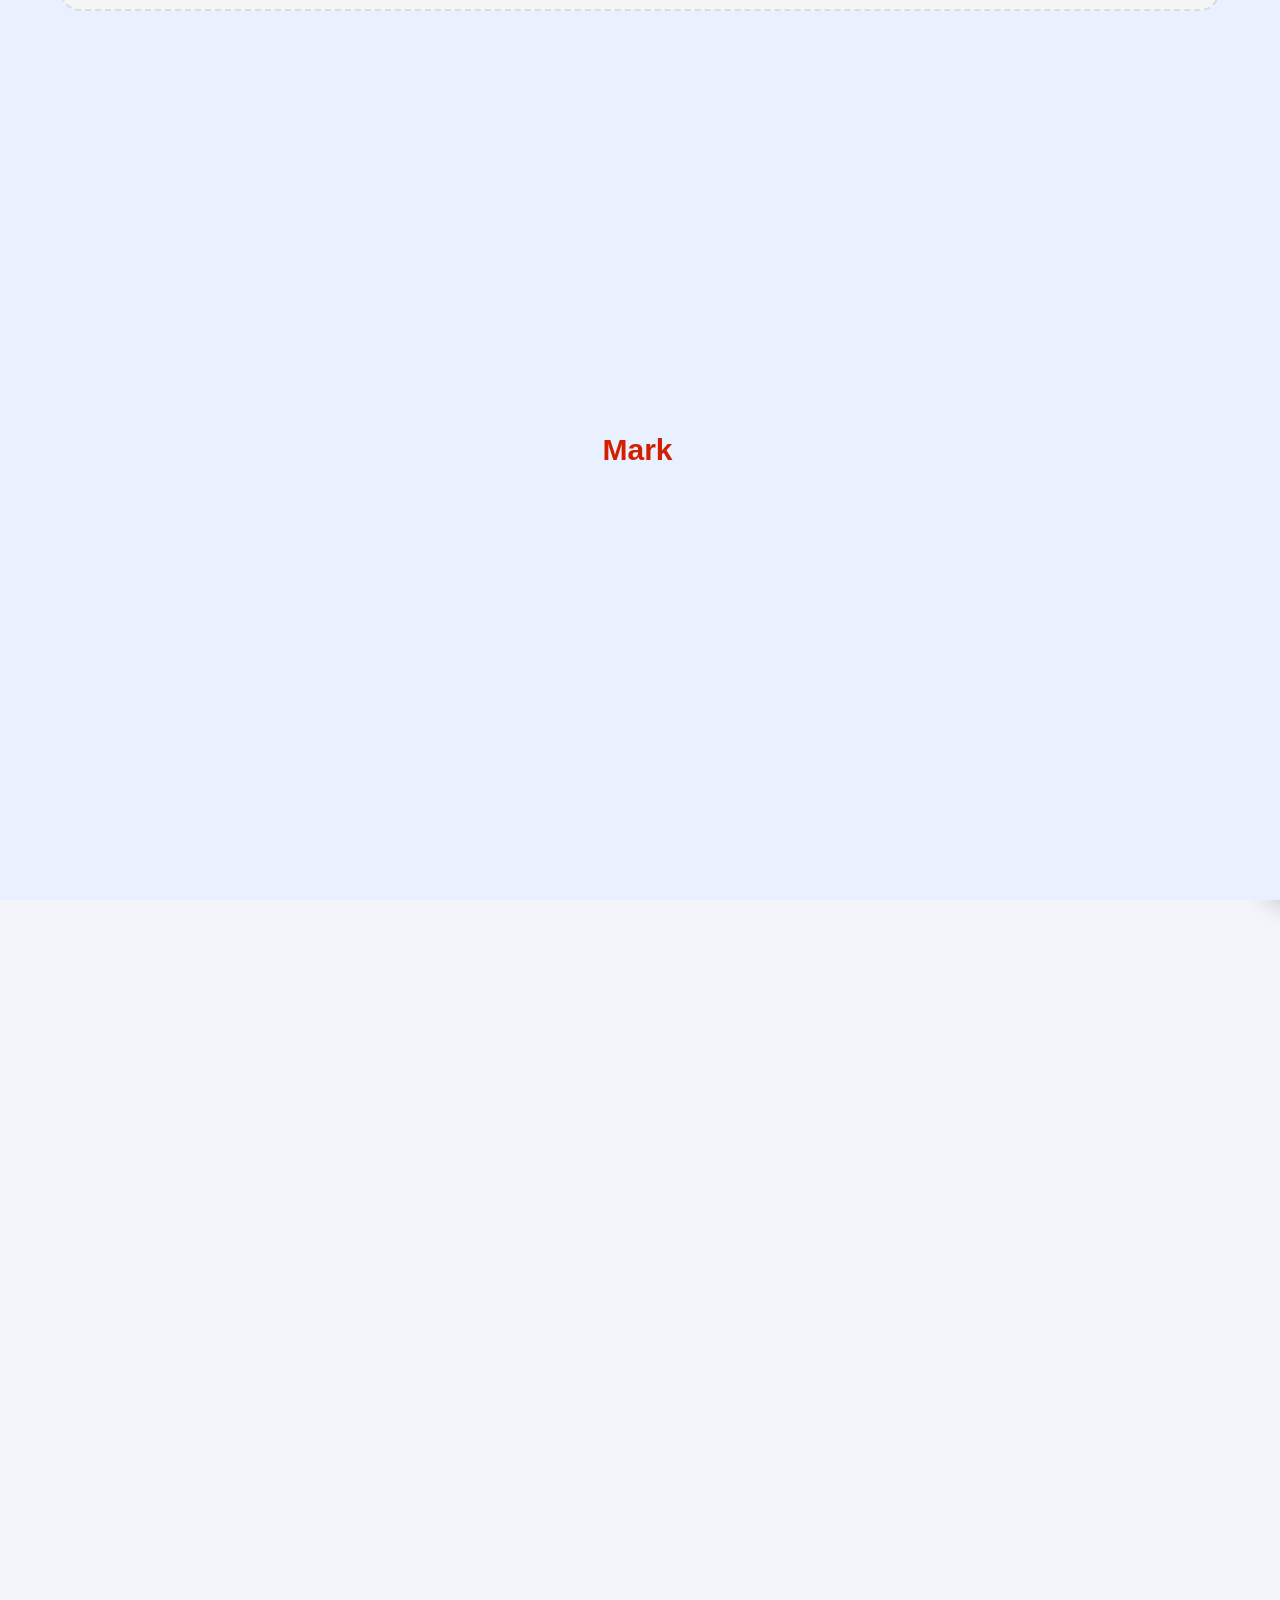
==== commit a70384f2: "Update index.html" ====
--- a/index.html
+++ b/index.html
@@ -4,7 +4,7 @@
 <head>
     <meta charset="UTF-8">
     <meta name="viewport" content="width=device-width, initial-scale=1.0">
-    <title>MarketPlace</title>
+    <title>MetaMarket</title>
     <link rel="stylesheet" href="assets/css/homes.css">
     <link href="https://unpkg.com/boxicons@2.1.4/css/boxicons.min.css" rel="stylesheet" />
     <link rel="icon" href="assets/img/logo.png" type="image/png">
@@ -46,7 +46,7 @@
             </div>
             <div class="logo">
                 <img src="assets/img/marketplace.png" alt="">
-                <span>MarketPlace</span>
+                <span>MetaMarket</span>
             </div>
             <div class="main-nav">
                 <a href="#">MASCULINO</a>
@@ -79,9 +79,32 @@
             </div>
             <button class="close-search">Cancelar</button>
         </div>
-        <div class="search-products">
-            <h3>Produtos sugeridos</h3>
-            <div class="products-space"></div>
+
+        <div class="search-body">
+
+            <!-- MENU LATERAL DE CATEGORIAS -->
+            <aside class="search-categories">
+                <h4>Categorias</h4>
+                <ul>
+                    <li class="cat-item active" data-categoria="todos">Todos</li>
+                    <li class="cat-item" data-categoria="masculino">Masculino</li>
+                    <li class="cat-item" data-categoria="feminino">Feminino</li>
+                    <li class="cat-item" data-categoria="infantil">Infantil</li>
+                    <li class="cat-item" data-categoria="roupas">Roupas</li>
+                    <li class="cat-item" data-categoria="moveis">Móveis</li>
+                    <li class="cat-item" data-categoria="eletrodomesticos">Eletrodomésticos</li>
+                    <li class="cat-item" data-categoria="brinquedos">Brinquedos</li>
+                    <li class="cat-item" data-categoria="petshop">Pet Shop</li>
+                    <li class="cat-item" data-categoria="esporte">Esporte</li>
+                    <li class="cat-item" data-categoria="livros">Livros</li>
+                </ul>
+            </aside>
+
+            <!-- ÁREA PRINCIPAL DE RESULTADOS -->
+            <div class="search-products">
+                <div class="products-space"></div>
+            </div>
+
         </div>
     </div>
 
@@ -218,17 +241,23 @@
                 <div class="info-items">
                     <div class="info-box">
                         <span><i class='bx bx-leaf'></i></span>
-                        <div class="info-bann"><h4>PRODUTOS <br> SUSTENTÁVEIS</h4></div>
+                        <div class="info-bann">
+                            <h4>PRODUTOS <br> SUSTENTÁVEIS</h4>
+                        </div>
                     </div>
                     <div class="line"></div>
                     <div class="info-box">
                         <span><i class='bx bx-check-shield'></i></span>
-                        <div class="info"><h4>QUALIDADE<br> GARANTIDA</h4></div>
+                        <div class="info">
+                            <h4>QUALIDADE<br> GARANTIDA</h4>
+                        </div>
                     </div>
                     <div class="line"></div>
                     <div class="info-box">
                         <span><i class='bx bx-basket'></i></span>
-                        <div class="info"><h4>COMPRA E<br> FAÇA O BEM</h4></div>
+                        <div class="info">
+                            <h4>COMPRA E<br> FAÇA O BEM</h4>
+                        </div>
                     </div>
                 </div>
                 <div class="button2">
@@ -301,7 +330,9 @@
                 <div class="grupo">
                     <div class="card-vendedor meta">
                         <h3>Meta</h3>
-                        <div class="barra"><div class="progresso"></div></div>
+                        <div class="barra">
+                            <div class="progresso"></div>
+                        </div>
                         <p class="meta-text"></p>
                     </div>
                     <div class="linha-inferior">
@@ -318,15 +349,18 @@
                             <h3>Reputação</h3>
                             <div class="reputacao_info">
                                 <div class="reputacao-item">
-                                    <div class="reputacao-texto"><i class='bx bx-trending-up satisfacao'></i><span>Satisfação</span></div>
+                                    <div class="reputacao-texto"><i
+                                            class='bx bx-trending-up satisfacao'></i><span>Satisfação</span></div>
                                     <strong class="satisfacao-num">0%</strong>
                                 </div>
                                 <div class="reputacao-item">
-                                    <div class="reputacao-texto"><i class='bx bx-like recomendacao'></i><span>Recomendação</span></div>
+                                    <div class="reputacao-texto"><i
+                                            class='bx bx-like recomendacao'></i><span>Recomendação</span></div>
                                     <strong class="recomendacao-num">0</strong>
                                 </div>
                                 <div class="reputacao-item">
-                                    <div class="reputacao-texto"><i class='bx bx-message-rounded comentario'></i><span>Comentários</span></div>
+                                    <div class="reputacao-texto"><i
+                                            class='bx bx-message-rounded comentario'></i><span>Comentários</span></div>
                                     <strong class="comentario-num">0</strong>
                                 </div>
                             </div>
@@ -338,7 +372,9 @@
                 <div class="grupo">
                     <div class="card-vendedor meta">
                         <h3>Meta</h3>
-                        <div class="barra"><div class="progresso"></div></div>
+                        <div class="barra">
+                            <div class="progresso"></div>
+                        </div>
                         <p class="meta-text"></p>
                     </div>
                     <div class="linha-inferior">
@@ -355,15 +391,18 @@
                             <h3>Reputação</h3>
                             <div class="reputacao_info">
                                 <div class="reputacao-item">
-                                    <div class="reputacao-texto"><i class='bx bx-trending-up satisfacao'></i><span>Satisfação</span></div>
+                                    <div class="reputacao-texto"><i
+                                            class='bx bx-trending-up satisfacao'></i><span>Satisfação</span></div>
                                     <strong class="satisfacao-num">0%</strong>
                                 </div>
                                 <div class="reputacao-item">
-                                    <div class="reputacao-texto"><i class='bx bx-like recomendacao'></i><span>Recomendação</span></div>
+                                    <div class="reputacao-texto"><i
+                                            class='bx bx-like recomendacao'></i><span>Recomendação</span></div>
                                     <strong class="recomendacao-num">0</strong>
                                 </div>
                                 <div class="reputacao-item">
-                                    <div class="reputacao-texto"><i class='bx bx-message-rounded comentario'></i><span>Comentários</span></div>
+                                    <div class="reputacao-texto"><i
+                                            class='bx bx-message-rounded comentario'></i><span>Comentários</span></div>
                                     <strong class="comentario-num">0</strong>
                                 </div>
                             </div>
@@ -375,7 +414,9 @@
                 <div class="grupo">
                     <div class="card-vendedor meta">
                         <h3>Meta</h3>
-                        <div class="barra"><div class="progresso"></div></div>
+                        <div class="barra">
+                            <div class="progresso"></div>
+                        </div>
                         <p class="meta-text"></p>
                     </div>
                     <div class="linha-inferior">
@@ -392,15 +433,18 @@
                             <h3>Reputação</h3>
                             <div class="reputacao_info">
                                 <div class="reputacao-item">
-                                    <div class="reputacao-texto"><i class='bx bx-trending-up satisfacao'></i><span>Satisfação</span></div>
+                                    <div class="reputacao-texto"><i
+                                            class='bx bx-trending-up satisfacao'></i><span>Satisfação</span></div>
                                     <strong class="satisfacao-num">0%</strong>
                                 </div>
                                 <div class="reputacao-item">
-                                    <div class="reputacao-texto"><i class='bx bx-like recomendacao'></i><span>Recomendação</span></div>
+                                    <div class="reputacao-texto"><i
+                                            class='bx bx-like recomendacao'></i><span>Recomendação</span></div>
                                     <strong class="recomendacao-num">0</strong>
                                 </div>
                                 <div class="reputacao-item">
-                                    <div class="reputacao-texto"><i class='bx bx-message-rounded comentario'></i><span>Comentários</span></div>
+                                    <div class="reputacao-texto"><i
+                                            class='bx bx-message-rounded comentario'></i><span>Comentários</span></div>
                                     <strong class="comentario-num">0</strong>
                                 </div>
                             </div>
@@ -412,7 +456,9 @@
                 <div class="grupo">
                     <div class="card-vendedor meta">
                         <h3>Meta</h3>
-                        <div class="barra"><div class="progresso"></div></div>
+                        <div class="barra">
+                            <div class="progresso"></div>
+                        </div>
                         <p class="meta-text"></p>
                     </div>
                     <div class="linha-inferior">
@@ -429,15 +475,18 @@
                             <h3>Reputação</h3>
                             <div class="reputacao_info">
                                 <div class="reputacao-item">
-                                    <div class="reputacao-texto"><i class='bx bx-trending-up satisfacao'></i><span>Satisfação</span></div>
+                                    <div class="reputacao-texto"><i
+                                            class='bx bx-trending-up satisfacao'></i><span>Satisfação</span></div>
                                     <strong class="satisfacao-num">0%</strong>
                                 </div>
                                 <div class="reputacao-item">
-                                    <div class="reputacao-texto"><i class='bx bx-like recomendacao'></i><span>Recomendação</span></div>
+                                    <div class="reputacao-texto"><i
+                                            class='bx bx-like recomendacao'></i><span>Recomendação</span></div>
                                     <strong class="recomendacao-num">0</strong>
                                 </div>
                                 <div class="reputacao-item">
-                                    <div class="reputacao-texto"><i class='bx bx-message-rounded comentario'></i><span>Comentários</span></div>
+                                    <div class="reputacao-texto"><i
+                                            class='bx bx-message-rounded comentario'></i><span>Comentários</span></div>
                                     <strong class="comentario-num">0</strong>
                                 </div>
                             </div>
@@ -449,7 +498,9 @@
                 <div class="grupo">
                     <div class="card-vendedor meta">
                         <h3>Meta</h3>
-                        <div class="barra"><div class="progresso"></div></div>
+                        <div class="barra">
+                            <div class="progresso"></div>
+                        </div>
                         <p class="meta-text"></p>
                     </div>
                     <div class="linha-inferior">
@@ -466,15 +517,18 @@
                             <h3>Reputação</h3>
                             <div class="reputacao_info">
                                 <div class="reputacao-item">
-                                    <div class="reputacao-texto"><i class='bx bx-trending-up satisfacao'></i><span>Satisfação</span></div>
+                                    <div class="reputacao-texto"><i
+                                            class='bx bx-trending-up satisfacao'></i><span>Satisfação</span></div>
                                     <strong class="satisfacao-num">0%</strong>
                                 </div>
                                 <div class="reputacao-item">
-                                    <div class="reputacao-texto"><i class='bx bx-like recomendacao'></i><span>Recomendação</span></div>
+                                    <div class="reputacao-texto"><i
+                                            class='bx bx-like recomendacao'></i><span>Recomendação</span></div>
                                     <strong class="recomendacao-num">0</strong>
                                 </div>
                                 <div class="reputacao-item">
-                                    <div class="reputacao-texto"><i class='bx bx-message-rounded comentario'></i><span>Comentários</span></div>
+                                    <div class="reputacao-texto"><i
+                                            class='bx bx-message-rounded comentario'></i><span>Comentários</span></div>
                                     <strong class="comentario-num">0</strong>
                                 </div>
                             </div>
@@ -486,7 +540,9 @@
                 <div class="grupo">
                     <div class="card-vendedor meta">
                         <h3>Meta</h3>
-                        <div class="barra"><div class="progresso"></div></div>
+                        <div class="barra">
+                            <div class="progresso"></div>
+                        </div>
                         <p class="meta-text"></p>
                     </div>
                     <div class="linha-inferior">
@@ -503,15 +559,18 @@
                             <h3>Reputação</h3>
                             <div class="reputacao_info">
                                 <div class="reputacao-item">
-                                    <div class="reputacao-texto"><i class='bx bx-trending-up satisfacao'></i><span>Satisfação</span></div>
+                                    <div class="reputacao-texto"><i
+                                            class='bx bx-trending-up satisfacao'></i><span>Satisfação</span></div>
                                     <strong class="satisfacao-num">0%</strong>
                                 </div>
                                 <div class="reputacao-item">
-                                    <div class="reputacao-texto"><i class='bx bx-like recomendacao'></i><span>Recomendação</span></div>
+                                    <div class="reputacao-texto"><i
+                                            class='bx bx-like recomendacao'></i><span>Recomendação</span></div>
                                     <strong class="recomendacao-num">0</strong>
                                 </div>
                                 <div class="reputacao-item">
-                                    <div class="reputacao-texto"><i class='bx bx-message-rounded comentario'></i><span>Comentários</span></div>
+                                    <div class="reputacao-texto"><i
+                                            class='bx bx-message-rounded comentario'></i><span>Comentários</span></div>
                                     <strong class="comentario-num">0</strong>
                                 </div>
                             </div>
@@ -572,12 +631,13 @@
         </div>
     </footer>
 
-    <script src="assets/js/modelo.js"></script>
+    <script src="assets/js/auth.js"></script>
+    <script src="../assets/js/modelo.js"></script>
+    <script src="../assets/js/favorito.js"></script>
+    <script src="../assets/js/sacola.js"></script>
     <script src="assets/js/login.js"></script>
-    <script src="assets/js/cadastro.js"></script>
-    <script src="assets/js/favorito.js"></script>
-    <script src="assets/js/sacola.js"></script>
     <script src="https://maps.googleapis.com/maps/api/js?key=SUA_CHAVE_API&libraries=places"></script>
 
 </body>
+
 </html>
--- a/assets/css/homes.css
+++ b/assets/css/homes.css
@@ -5,9 +5,25 @@
 @import url('https://fonts.googleapis.com/css2?family=Bebas+Neue&family=Lobster+Two:ital,wght@0,400;0,700;1,400;1,700&family=Oswald:wght@200..700&family=Permanent+Marker&family=SN+Pro:ital,wght@0,200..900;1,200..900&display=swap');
 
 
-/* -------------------------------------------------------------
+/* =============================================================
+   VARIÁVEIS GLOBAIS
+   ============================================================= */
+
+:root {
+    --cor-primaria: rgb(245, 60, 3);
+    --cor-hover: rgb(188, 131, 8);
+    --cor-fundo: #f3f5fa;
+    --cor-borda: #dcdde1;
+    --cor-sombra: rgba(0, 0, 0, 0.15);
+    --raio-painel: 18px;
+    --transicao: 0.3s ease;
+    --transicao-painel: 0.4s ease;
+}
+
+
+/* =============================================================
    RESET BÁSICO
-   ------------------------------------------------------------- */
+   ============================================================= */
 
 * {
     margin: 0;
@@ -16,31 +32,33 @@
     font-family: Arial, Helvetica, sans-serif;
 }
 
+html,
 body {
-    background: #f3f5fa;
-}
-
-html,
-body{
     overflow-x: hidden;
 }
 
-body.loading{
+body {
+    background: var(--cor-fundo);
+    /* Compensa a altura do header fixo (barra de ofertas ~40px + menu ~66px) */
+    padding-top: 106px;
+}
+
+body.loading {
     overflow: hidden;
     height: 100vh;
 }
 
 
-/* -------------------------------------------------------------
+/* =============================================================
    TELA DE CARREGAMENTO (SPLASH)
-   ------------------------------------------------------------- */
+   ============================================================= */
 
 .splash {
     position: fixed;
     inset: 0;
     overflow: hidden;
     touch-action: none;
-    background: white;
+    background: #e9f0ff;
     display: flex;
     justify-content: center;
     align-items: center;
@@ -57,34 +75,42 @@
     font-size: 30px;
     font-weight: bold;
     color: #d11f00;
-    border-radius: 4px solid #111;
     padding-right: 5px;
     animation: blink .7s infinite;
 }
 
 
-/* -------------------------------------------------------------
-   HEADER
-   ------------------------------------------------------------- */
+/* =============================================================
+   HEADER & NAVEGAÇÃO
+   ============================================================= */
 
 .top-fixed {
-    position: sticky;
+    position: fixed;
     top: 0;
     left: 0;
     width: 100%;
-    z-index: 10000;
-}
-
+    z-index: 9999;
+    transition: transform 0.35s ease, box-shadow 0.35s ease;
+}
+
+/* Classe adicionada pelo JS ao rolar para baixo */
+.top-fixed.hidden {
+    transform: translateY(-100%);
+}
+
+/* Classe adicionada pelo JS ao sair do topo */
+.top-fixed.scrolled {
+    box-shadow: 0 4px 20px var(--cor-sombra);
+}
+
+/* .main-header é apenas layout interno — sem position próprio */
 .main-header {
     display: flex;
     align-items: center;
     justify-content: space-between;
     padding: 15px;
-    border-bottom: 1px solid #dcdde1;
-    position: sticky;
-    top: 0;
-    z-index: 1000;
-    background: #f3f5fa;
+    border-bottom: 1px solid var(--cor-borda);
+    background: var(--cor-fundo);
 }
 
 .menu-toggle {
@@ -94,14 +120,14 @@
 .logo {
     font-size: clamp(18px, 2vw, 28px);
     font-weight: bold;
-    color: rgb(245, 60, 3);
+    color: var(--cor-primaria);
 }
 
 .main-nav {
     display: flex;
-    font-size: clamp(14px, 1.2vw, 18px);
     list-style: none;
     gap: 20px;
+    font-size: clamp(14px, 1.2vw, 18px);
 }
 
 .main-nav a {
@@ -109,18 +135,19 @@
     color: black;
     font-family: 'Fira Sans', sans-serif;
     font-weight: 600;
+    transition: color var(--transicao);
 }
 
 .main-nav a:hover {
-    color: rgb(188, 131, 8);
+    color: var(--cor-hover);
 }
 
 .header-icons {
     display: flex;
-    color: black;
     align-items: center;
     gap: 20px;
     font-size: clamp(16px, 1.5vw, 22px);
+    color: black;
     cursor: pointer;
 }
 
@@ -130,10 +157,10 @@
     border: none;
     padding: 10px 20px;
     font-size: 14px;
-    gap: 5px;
     border-radius: 30px;
     font-weight: 200;
     cursor: pointer;
+    transition: background var(--transicao);
 }
 
 .btn-login:hover {
@@ -141,9 +168,9 @@
 }
 
 
-/* -------------------------------------------------------------
+/* =============================================================
    BARRA DE PESQUISA
-   ------------------------------------------------------------- */
+   ============================================================= */
 
 .search-container {
     position: fixed;
@@ -225,9 +252,124 @@
 }
 
 
-/* -------------------------------------------------------------
-   FAVORITOS — ÍCONE DO MENU
-   ------------------------------------------------------------- */
+/* =============================================================
+   PAINÉIS LATERAIS — BASE COMPARTILHADA
+   ============================================================= */
+
+.fav-panel,
+.bag-panel {
+    position: fixed;
+    top: 106px;
+    right: -420px;
+    width: 420px;
+    height: calc(100vh - 106px);
+    background: #fff;
+    box-shadow: -10px 0 30px var(--cor-sombra);
+    z-index: 9999;
+    transition: var(--transicao-painel);
+    display: flex;
+    flex-direction: column;
+}
+
+body.fav-open .fav-panel,
+body.bag-open .bag-panel {
+    right: 0;
+}
+
+.fav-top,
+.bag-top {
+    padding: 20px;
+    border-bottom: 1px solid #eee;
+    display: flex;
+    align-items: center;
+    justify-content: space-between;
+}
+
+.fav-top h2,
+.bag-top h2 {
+    font-size: 24px;
+    color: #111;
+}
+
+.close-fav,
+.close-bag {
+    font-size: 30px;
+    cursor: pointer;
+    color: #555;
+}
+
+.favItems,
+.bagItems {
+    flex: 1;
+    overflow-y: auto;
+    padding: 20px;
+}
+
+.favItems::-webkit-scrollbar,
+.bagItems::-webkit-scrollbar {
+    width: 6px;
+}
+
+.favItems::-webkit-scrollbar-thumb,
+.bagItems::-webkit-scrollbar-thumb {
+    background: #ccc;
+    border-radius: 10px;
+}
+
+.fav-item,
+.bag-item {
+    display: flex;
+    gap: 15px;
+    padding: 15px;
+    border: 1px solid #eee;
+    border-radius: var(--raio-painel);
+    margin-bottom: 15px;
+    background: #fafafa;
+}
+
+.fav-item img,
+.bag-item img {
+    width: 90px;
+    height: 90px;
+    object-fit: contain;
+    background: #f3f3f3;
+    border-radius: 12px;
+}
+
+.fav-info,
+.bag-info {
+    flex: 1;
+    display: flex;
+    flex-direction: column;
+    justify-content: center;
+}
+
+.fav-info h4,
+.bag-info h4 {
+    font-size: 15px;
+    color: #111;
+    line-height: 1.4;
+    margin-bottom: 8px;
+}
+
+.fav-price,
+.bag-price {
+    font-size: 18px;
+    font-weight: bold;
+    color: #000;
+}
+
+.empty-fav,
+.empty-bag {
+    text-align: center;
+    margin-top: 50px;
+    color: #777;
+}
+
+
+/* =============================================================
+   FAVORITOS — ESPECÍFICO
+   ============================================================= */
 
 .favorite-menu {
     position: relative;
@@ -259,91 +401,11 @@
     justify-content: center;
 }
 
-
-/* -------------------------------------------------------------
-   FAVORITOS — PAINEL LATERAL
-   ------------------------------------------------------------- */
-
-.fav-panel {
-    position: fixed;
-    top: 106px;
-    right: -420px;
-    width: 420px;
-    height: calc(100vh - 106px);
-    background: #fff;
-    box-shadow: -10px 0 30px rgba(0, 0, 0, 0.15);
-    z-index: 9999;
-    transition: .4s ease;
-    display: flex;
-    flex-direction: column;
-}
-
-body.fav-open .fav-panel {
-    right: 0;
-}
-
-.fav-top {
-    padding: 20px;
-    border-bottom: 1px solid #eee;
-    display: flex;
-    align-items: center;
-    justify-content: space-between;
-}
-
-.fav-top h2 {
-    font-size: 24px;
-    color: #111;
-}
-
-.close-fav {
-    font-size: 30px;
-    cursor: pointer;
-    color: #555;
-}
-
-.favItems {
-    flex: 1;
-    overflow-y: auto;
-    padding: 20px;
-}
-
 .fav-item {
-    display: flex;
-    gap: 15px;
-    padding: 15px;
-    border: 1px solid #eee;
-    border-radius: 18px;
-    margin-bottom: 15px;
-    background: #fafafa;
     position: relative;
 }
 
-.fav-item img {
-    width: 90px;
-    height: 90px;
-    object-fit: contain;
-    background: #f3f3f3;
-    border-radius: 12px;
-}
-
-.fav-info {
-    flex: 1;
-    display: flex;
-    flex-direction: column;
-    justify-content: center;
-}
-
-.fav-info h4 {
-    font-size: 15px;
-    color: #111;
-    line-height: 1.4;
-    margin-bottom: 8px;
-}
-
-.fav-price {
-    font-size: 18px;
-    font-weight: bold;
-    color: #000;
+.fav-info .fav-price {
     margin-bottom: 12px;
 }
 
@@ -358,7 +420,7 @@
     display: flex;
     align-items: center;
     gap: 8px;
-    transition: .3s;
+    transition: var(--transicao);
 }
 
 .fav-bag-btn:hover {
@@ -376,136 +438,20 @@
     font-size: 20px;
 }
 
-.empty-fav {
-    text-align: center;
-    margin-top: 50px;
-    color: #777;
-}
-
-.favItems::-webkit-scrollbar { width: 6px; }
-.favItems::-webkit-scrollbar-thumb { background: #ccc; border-radius: 10px; }
-
-
-/* -------------------------------------------------------------
-   CORAÇÃO — CARD DE PRODUTO
-   ------------------------------------------------------------- */
-
-/* Painel lateral (display: block/none) */
-.heart .cheio  { display: none; }
-.heart .vazio  { display: block; }
-.heart.ativo .vazio { display: none; }
-.heart.ativo .cheio { display: block; }
-
-/* Card grid (opacity) */
-.heart {
-    width: 35px;
-    height: 35px;
-    display: flex;
-    align-items: center;
-    justify-content: center;
-    position: relative;
-    cursor: pointer;
-    user-select: none;
-}
-
-.heart i {
-    font-size: 28px;
-    position: absolute;
-    transition: opacity 0.2s ease;
-}
-
-.heart .cheio  { opacity: 0; }
-.heart .vazio  { opacity: 1; }
-
-.heart:not(.ativo):hover .vazio { opacity: 0; }
-.heart:not(.ativo):hover .cheio { opacity: 1; }
-
-.heart.ativo .vazio { opacity: 0; }
-.heart.ativo .cheio { opacity: 1; }
-
-
-/* -------------------------------------------------------------
-   SACOLA — PAINEL LATERAL
-   ------------------------------------------------------------- */
-
-.bag-panel {
-    position: fixed;
-    top: 106px;
-    right: -420px;
-    width: 420px;
-    height: calc(100vh - 106px);
-    background: #fff;
-    box-shadow: -10px 0 30px rgba(0, 0, 0, 0.15);
-    z-index: 9999;
-    transition: .4s ease;
-    display: flex;
-    flex-direction: column;
-}
-
-body.bag-open .bag-panel {
-    right: 0;
-}
-
-.bag-top {
-    padding: 20px;
-    border-bottom: 1px solid #eee;
-    display: flex;
-    align-items: center;
-    justify-content: space-between;
-}
-
-.bag-top h2 {
-    font-size: 24px;
-    color: #111;
-}
+
+/* =============================================================
+   SACOLA — ESPECÍFICO
+   ============================================================= */
 
 .close-bag {
     font-size: 28px;
-    cursor: pointer;
-    color: #555;
-}
-
-.bagItems {
-    flex: 1;
-    overflow-y: auto;
-    padding: 20px;
-}
-
-.bag-item {
-    display: flex;
-    gap: 15px;
-    padding: 15px;
-    border: 1px solid #eee;
-    border-radius: 18px;
-    margin-bottom: 15px;
-    background: #fafafa;
-}
-
-.bag-item img {
-    width: 90px;
-    height: 90px;
-    object-fit: contain;
-    background: #f3f3f3;
-    border-radius: 12px;
 }
 
 .bag-info {
-    flex: 1;
-    display: flex;
-    flex-direction: column;
     justify-content: space-between;
 }
 
-.bag-info h4 {
-    font-size: 15px;
-    color: #111;
-    line-height: 1.4;
-}
-
-.bag-price {
-    font-size: 18px;
-    font-weight: bold;
-    color: #000;
+.bag-info .bag-price {
     margin-top: 6px;
 }
 
@@ -555,8 +501,14 @@
     margin-bottom: 15px;
 }
 
-.total h3 { font-size: 18px; }
-.total span { font-size: 22px; font-weight: bold; }
+.total h3 {
+    font-size: 18px;
+}
+
+.total span {
+    font-size: 22px;
+    font-weight: bold;
+}
 
 .finish-btn {
     width: 100%;
@@ -568,21 +520,58 @@
     font-size: 16px;
     font-weight: bold;
     cursor: pointer;
-    transition: .3s;
-}
-
-.finish-btn:hover { background: #c53f09; }
-
-.empty-bag {
-    text-align: center;
-    margin-top: 50px;
-    color: #777;
-}
-
-.bagItems::-webkit-scrollbar { width: 6px; }
-.bagItems::-webkit-scrollbar-thumb { background: #ccc; border-radius: 10px; }
-
-/* Sacola — ícone card */
+    transition: var(--transicao);
+}
+
+.finish-btn:hover {
+    background: #c53f09;
+}
+
+
+/* =============================================================
+   CORAÇÃO — ÍCONE DE FAVORITO
+   ============================================================= */
+
+.heart {
+    width: 35px;
+    height: 35px;
+    display: flex;
+    align-items: center;
+    justify-content: center;
+    position: relative;
+    cursor: pointer;
+    user-select: none;
+}
+
+.heart i {
+    font-size: 28px;
+    position: absolute;
+    transition: opacity 0.2s ease;
+}
+
+.heart .cheio {
+    opacity: 0;
+}
+
+.heart .vazio {
+    opacity: 1;
+}
+
+.heart:not(.ativo):hover .vazio,
+.heart.ativo .vazio {
+    opacity: 0;
+}
+
+.heart:not(.ativo):hover .cheio,
+.heart.ativo .cheio {
+    opacity: 1;
+}
+
+
+/* =============================================================
+   SACOLA — ÍCONE DO CARD
+   ============================================================= */
+
 .bag {
     width: 35px;
     height: 35px;
@@ -593,20 +582,33 @@
     position: relative;
 }
 
-.bag i { font-size: 24px; position: absolute; }
-.bag .vazio  { opacity: 1; }
-.bag .cheio  { opacity: 0; }
+.bag i {
+    font-size: 24px;
+    position: absolute;
+}
+
+.bag .vazio {
+    opacity: 1;
+}
+
+.bag .cheio {
+    opacity: 0;
+}
 
 .bag:hover .vazio,
-.bag.ativo  .vazio { opacity: 0; }
+.bag.ativo .vazio {
+    opacity: 0;
+}
 
 .bag:hover .cheio,
-.bag.ativo  .cheio { opacity: 1; }
-
-
-/* -------------------------------------------------------------
+.bag.ativo .cheio {
+    opacity: 1;
+}
+
+
+/* =============================================================
    MODAL — LOGIN
-   ------------------------------------------------------------- */
+   ============================================================= */
 
 .login-modal {
     position: fixed;
@@ -619,7 +621,7 @@
     z-index: 999999;
     opacity: 0;
     visibility: hidden;
-    transition: 0.3s;
+    transition: var(--transicao);
 }
 
 .login-modal.active {
@@ -677,7 +679,9 @@
     font-size: 15px;
 }
 
-.login-box input::placeholder { color: #a19d9d; }
+.login-box input::placeholder {
+    color: #a19d9d;
+}
 
 .btn-entrar {
     width: 100%;
@@ -694,7 +698,7 @@
     flex-direction: column;
     gap: 5px;
     text-decoration: none;
-    transition: 0.3s;
+    transition: var(--transicao);
 }
 
 .btn-entrar:hover {
@@ -725,7 +729,9 @@
     text-decoration: none;
 }
 
-.trocar-senha:hover { color: black; }
+.trocar-senha:hover {
+    color: black;
+}
 
 .fechar {
     position: absolute;
@@ -737,14 +743,21 @@
 }
 
 @keyframes aparecer {
-    from { transform: scale(0.9); opacity: 0; }
-    to   { transform: scale(1);   opacity: 1; }
-}
-
-
-/* -------------------------------------------------------------
+    from {
+        transform: scale(0.9);
+        opacity: 0;
+    }
+
+    to {
+        transform: scale(1);
+        opacity: 1;
+    }
+}
+
+
+/* =============================================================
    MODAL — CADASTRO
-   ------------------------------------------------------------- */
+   ============================================================= */
 
 .cadastro-modal {
     position: fixed;
@@ -762,7 +775,7 @@
     z-index: 999999;
     opacity: 0;
     visibility: hidden;
-    transition: 0.3s;
+    transition: var(--transicao);
 }
 
 .cadastro-modal.active {
@@ -780,10 +793,12 @@
     z-index: 10000;
     box-shadow: 0 15px 40px rgba(0, 0, 0, 0.2);
     transform: scale(0.9);
-    transition: 0.3s;
-}
-
-.cadastro-modal.active .cadastro-card { transform: scale(1); }
+    transition: var(--transicao);
+}
+
+.cadastro-modal.active .cadastro-card {
+    transform: scale(1);
+}
 
 .cadastro-card h2 {
     text-align: center;
@@ -827,7 +842,7 @@
     padding: 0 18px;
     outline: none;
     font-size: 15px;
-    transition: 0.3s;
+    transition: var(--transicao);
 }
 
 .cadastro-box input:focus {
@@ -835,7 +850,9 @@
     box-shadow: 0 0 10px rgba(255, 128, 74, 0.2);
 }
 
-.cpf-box { display: none; }
+.cpf-box {
+    display: none;
+}
 
 .mostrar-senha {
     position: absolute;
@@ -869,7 +886,9 @@
     transition: 0.35s ease;
 }
 
-.slider.vendedor { left: 50%; }
+.slider.vendedor {
+    left: 50%;
+}
 
 .tipo-conta button {
     width: 50%;
@@ -881,10 +900,12 @@
     font-size: 17px;
     font-weight: 600;
     color: #444;
-    transition: 0.3s;
-}
-
-.tipo-conta button.ativo { color: #fff; }
+    transition: var(--transicao);
+}
+
+.tipo-conta button.ativo {
+    color: #fff;
+}
 
 .termos {
     width: 100%;
@@ -909,7 +930,9 @@
     font-weight: 600;
 }
 
-.termos a:hover { text-decoration: underline; }
+.termos a:hover {
+    text-decoration: underline;
+}
 
 .check-termos {
     display: flex;
@@ -917,7 +940,10 @@
     gap: 10px;
 }
 
-.check-termos label { font-size: 14px; color: #333; }
+.check-termos label {
+    font-size: 14px;
+    color: #333;
+}
 
 .btn-criar {
     width: 100%;
@@ -929,15 +955,17 @@
     font-size: 16px;
     font-weight: bold;
     cursor: pointer;
-    transition: 0.3s;
-}
-
-.btn-criar:hover { background: #cf2a08; }
-
-
-/* -------------------------------------------------------------
+    transition: var(--transicao);
+}
+
+.btn-criar:hover {
+    background: #cf2a08;
+}
+
+
+/* =============================================================
    BANNERS (HERO / CARROSSEL)
-   ------------------------------------------------------------- */
+   ============================================================= */
 
 .hero {
     min-height: 600px;
@@ -959,7 +987,9 @@
     justify-content: center;
 }
 
-.slide.active { opacity: 1; }
+.slide.active {
+    opacity: 1;
+}
 
 .dots {
     position: absolute;
@@ -977,7 +1007,7 @@
     border-radius: 50%;
     background: rgba(255, 255, 255, 0.4);
     cursor: pointer;
-    transition: 0.3s;
+    transition: var(--transicao);
 }
 
 .dot.active {
@@ -1034,7 +1064,7 @@
     align-items: center;
     justify-content: space-between;
     cursor: pointer;
-    transition: 0.3s;
+    transition: var(--transicao);
 }
 
 .btn-primary i {
@@ -1044,7 +1074,9 @@
     border-radius: 20px;
 }
 
-.btn-primary:hover { width: 300px; }
+.btn-primary:hover {
+    width: 300px;
+}
 
 .img-primary {
     position: absolute;
@@ -1178,11 +1210,17 @@
     align-items: center;
     justify-content: space-between;
     cursor: pointer;
-    transition: 0.3s;
-}
-
-.btn-secondary i { color: white; font-size: 20px; }
-.btn-secondary:hover { width: 210px; }
+    transition: var(--transicao);
+}
+
+.btn-secondary i {
+    color: white;
+    font-size: 20px;
+}
+
+.btn-secondary:hover {
+    width: 210px;
+}
 
 .circle-bg {
     position: absolute;
@@ -1190,6 +1228,7 @@
     height: 600px;
     border-radius: 50%;
     background: #3d4f39;
+    box-shadow: 1px 5px 20px 20px #ffffffbf;
     right: -50px;
     top: -40px;
     z-index: 0;
@@ -1212,9 +1251,21 @@
     border: 1px solid white;
 }
 
-.discount-circle span { font-size: 14px; letter-spacing: 3px; }
-.discount-circle h2  { font-size: 60px; margin: 0; line-height: 1; }
-.discount-circle p   { font-size: 24px; margin: 0; }
+.discount-circle span {
+    font-size: 14px;
+    letter-spacing: 3px;
+}
+
+.discount-circle h2 {
+    font-size: 60px;
+    margin: 0;
+    line-height: 1;
+}
+
+.discount-circle p {
+    font-size: 24px;
+    margin: 0;
+}
 
 /* --- Slide 3 --- */
 
@@ -1293,7 +1344,6 @@
 .img-tertiary2 img {
     width: 400px;
     margin-top: 20px;
-    align-items: end;
 }
 
 .button3 {
@@ -1315,11 +1365,17 @@
     align-items: center;
     justify-content: space-between;
     cursor: pointer;
-    transition: 0.3s;
-}
-
-.btn-tertiary i { color: white; font-size: 20px; }
-.btn-tertiary:hover { width: 210px; }
+    transition: var(--transicao);
+}
+
+.btn-tertiary i {
+    color: white;
+    font-size: 20px;
+}
+
+.btn-tertiary:hover {
+    width: 210px;
+}
 
 .circle-bh {
     position: absolute;
@@ -1344,9 +1400,9 @@
 }
 
 
-/* -------------------------------------------------------------
+/* =============================================================
    BARRA DE OFERTAS (TICKER)
-   ------------------------------------------------------------- */
+   ============================================================= */
 
 .offers-bar {
     overflow: hidden;
@@ -1366,18 +1422,30 @@
     gap: 60px;
 }
 
-.promo p    { font-weight: 300; color: black; }
-.promo span { color: #40c959; font-weight: bold; }
+.promo p {
+    font-weight: 300;
+    color: black;
+}
+
+.promo span {
+    color: #40c959;
+    font-weight: bold;
+}
 
 @keyframes scroll {
-    from { transform: translateX(0); }
-    to   { transform: translateX(-50%); }
-}
-
-
-/* -------------------------------------------------------------
+    from {
+        transform: translateX(0);
+    }
+
+    to {
+        transform: translateX(-50%);
+    }
+}
+
+
+/* =============================================================
    BARRA DE INFORMAÇÕES
-   ------------------------------------------------------------- */
+   ============================================================= */
 
 .filtro {
     margin: 20px;
@@ -1399,9 +1467,18 @@
     padding: 5px 10px;
 }
 
-.item span { font-size: 25px; }
-.item h4   { font-size: 15px; }
-.item p    { margin-top: 10px; font-size: 13px; }
+.item span {
+    font-size: 25px;
+}
+
+.item h4 {
+    font-size: 15px;
+}
+
+.item p {
+    margin-top: 10px;
+    font-size: 13px;
+}
 
 .info {
     display: flex;
@@ -1416,9 +1493,9 @@
 }
 
 
-/* -------------------------------------------------------------
+/* =============================================================
    CARDS DE PRODUTO
-   ------------------------------------------------------------- */
+   ============================================================= */
 
 .container {
     display: grid;
@@ -1470,14 +1547,6 @@
     width: 100%;
     height: 100%;
     object-fit: contain;
-}
-
-.info {
-    display: flex;
-    flex-direction: column;
-    gap: 6px;
-    padding: 10px;
-    flex: 1;
 }
 
 .titulo {
@@ -1520,19 +1589,22 @@
     border-radius: 6px;
     width: fit-content;
     z-index: 10;
-}
-
-
-/* -------------------------------------------------------------
+    display: block;
+    gap: unset;
+    animation: none;
+}
+
+
+/* =============================================================
    DASHBOARD DE VENDEDORES
-   ------------------------------------------------------------- */
-
-/* ===================== Pefil de venderes e suas metas =====================*/
+   ============================================================= */
+
 .seller-deshboard {
-    background: linear-gradient(to bottom, #031328, #acbeca);
+    background: linear-gradient(to bottom, #a30303, #410101);
     justify-content: center;
+    border-radius: 15px;
     gap: 20px;
-    margin: 90px 0;
+    margin: 90px 10px;
     padding: 50px;
 }
 
@@ -1564,9 +1636,16 @@
     color: #111;
 }
 
+.stars {
+    display: flex;
+    justify-content: center;
+    gap: 5px;
+    margin: 10px 0;
+}
+
 .stars i {
-    background: linear-gradient(to right, #cc9743, #fff200);
-    font-size: 20px;
+    font-size: 26px;
+    background: #f8df02;
     background-clip: text;
     -webkit-text-fill-color: transparent;
 }
@@ -1584,8 +1663,8 @@
     width: 0%;
     height: 100%;
     border-radius: 999px;
+    background: linear-gradient(90deg, #06175b, #018cf7);
     transition: width 1s ease;
-    background: linear-gradient(90deg, #6366f1, #3b82f6);
 }
 
 .slider-vendedores {
@@ -1598,7 +1677,6 @@
     transition: transform 0.8s ease-in-out;
 }
 
-/* GRUPO — layout em coluna */
 .grupo {
     min-width: 100%;
     display: flex;
@@ -1608,13 +1686,11 @@
     padding: 20px 0;
 }
 
-/* META — card largo em cima */
 .card-vendedor.meta {
     width: 720px;
     height: 100px;
 }
 
-/* LINHA INFERIOR — 3 cards iguais */
 .linha-inferior {
     display: flex;
     flex-direction: row;
@@ -1625,12 +1701,150 @@
 .linha-inferior .card-vendedor {
     flex: 1;
     width: auto;
-    height: 200px;
-}
-
-/* -------------------------------------------------------------
+    height: 230px;
+}
+
+.card-vendedor.avaliacao {
+    display: flex;
+    flex-direction: column;
+    justify-content: center;
+    align-items: center;
+    text-align: center;
+}
+
+.card-vendedor.avaliacao h3 {
+    position: absolute;
+    font-size: 18px;
+    color: #6b7280;
+    margin-bottom: 15px;
+}
+
+.nota-grande {
+    font-size: 70px;
+    font-weight: bold;
+    color: black;
+    line-height: 1;
+    margin: 10px 0;
+}
+
+.texto-avaliacoes p {
+    font-size: 18px;
+    color: #9ca3af;
+    margin-top: 10px;
+}
+
+.texto-avaliacoes strong {
+    color: #6b7280;
+}
+
+.card-vendedor.distribuicao {
+    display: flex;
+    flex-direction: column;
+}
+
+.lista-distribuicao {
+    margin-top: 10px;
+}
+
+.linha-avaliacao {
+    display: flex;
+    align-items: center;
+    gap: 10px;
+    margin-bottom: 14px;
+}
+
+.estrelas-dist {
+    width: 30px;
+    display: flex;
+    align-items: center;
+    gap: 4px;
+    font-weight: 600;
+    color: #111;
+}
+
+.estrelas-dist i {
+    font-size: 16px;
+    color: #efd80a;
+}
+
+.barra-distribuicao {
+    flex: 1;
+    height: 7px;
+    background: #e5e7eb;
+    border-radius: 999px;
+    overflow: hidden;
+}
+
+.preenchido-distribuicao {
+    height: 100%;
+    border-radius: 999px;
+    background: black;
+    transition: .4s;
+}
+
+.quantidade {
+    min-width: 20px;
+    text-align: right;
+    color: #111;
+    font-weight: 500;
+}
+
+.reputacao_info {
+    margin-top: 15px;
+    display: flex;
+    flex-direction: column;
+    gap: 12px;
+}
+
+.reputacao-item {
+    align-items: center;
+    justify-content: space-between;
+}
+
+.reputacao-texto {
+    display: flex;
+    align-items: center;
+    gap: 15px;
+}
+
+.reputacao-texto i {
+    font-size: 18px;
+    font-weight: 500;
+    padding: 5px;
+}
+
+.satisfacao {
+    color: #028f07;
+    background: #01f70928;
+    border-radius: 7px;
+}
+
+.recomendacao {
+    color: #78028f;
+    background: #e701f728;
+    border-radius: 7px;
+}
+
+.comentario {
+    color: #02048f;
+    background: #018cf728;
+    border-radius: 7px;
+}
+
+.reputacao-texto span {
+    font-size: 16px;
+    color: #393838;
+}
+
+.reputacao-item strong {
+    color: #000;
+    padding-left: 45px;
+}
+
+
+/* =============================================================
    ANIMAÇÃO AO SCROLL
-   ------------------------------------------------------------- */
+   ============================================================= */
 
 .animate {
     opacity: 0;
@@ -1644,9 +1858,9 @@
 }
 
 
-/* -------------------------------------------------------------
+/* =============================================================
    RODAPÉ
-   ------------------------------------------------------------- */
+   ============================================================= */
 
 .footer {
     background: linear-gradient(to top, rgb(46, 17, 3), rgb(231, 79, 3));
@@ -1663,7 +1877,9 @@
     margin: auto;
 }
 
-.footer-coll h3 { margin-bottom: 20px; }
+.footer-coll h3 {
+    margin-bottom: 20px;
+}
 
 .footer-coll p {
     color: #bbbbbbb6;
@@ -1671,16 +1887,23 @@
     line-height: 1.5;
 }
 
-.footer-coll ul { list-style: none; }
-.footer-coll ul li { margin-bottom: 15px; }
+.footer-coll ul {
+    list-style: none;
+}
+
+.footer-coll ul li {
+    margin-bottom: 15px;
+}
 
 .footer-coll ul li a {
     color: #bbb;
     text-decoration: none;
-    transition: 0.3s;
-}
-
-.footer-coll ul li a:hover { color: rgb(255, 242, 0); }
+    transition: var(--transicao);
+}
+
+.footer-coll ul li a:hover {
+    color: rgb(255, 242, 0);
+}
 
 .footer-bottom {
     text-align: center;
@@ -1696,22 +1919,12 @@
    RESPONSIVO
    ============================================================= */
 
-/* -------------------------------------------------------------
-   MOBILE  (≤ 480px)
-   ------------------------------------------------------------- */
-
-@media (max-width: 480px) {
-
-    /* Ofertas */
-    .offers-bar { padding: 15px 0; }
-
-    .promo p {
-        font-weight: 200;
-        font-size: 20px;
-        font-family: "Bebas Neue", sans-serif;
-    }
-
-    /* Header */
+@media (max-width: 1024px) {
+
+    body {
+        padding-top: 95px;
+    }
+
     .main-header {
         display: grid;
         grid-template-columns: auto 1fr auto;
@@ -1720,31 +1933,95 @@
     }
 
     .menu-toggle {
-        font-size: 25px;
+        display: block;
+        justify-self: start;
         color: white;
-        justify-self: start;
-        display: block;
-    }
-
-    .main-nav { display: none; }
+    }
+
+    .main-nav {
+        display: none;
+    }
 
     .logo {
         display: flex;
         justify-self: center;
         align-items: center;
-        font-size: 20px;
-    }
-
-    .header-icons {
+    }
+
+    .hero {
+        height: 80px;
+        min-height: 500px;
+        overflow: hidden;
+    }
+
+    .img-primary {
+        position: absolute;
+        width: 100%;
+        height: 100%;
+        bottom: 0;
+        left: 0;
+    }
+
+    .img-primary img {
+        width: 380px;
+        height: auto;
+        object-fit: contain;
+        object-position: center;
+        display: block;
+    }
+
+    .overlay {
+        position: absolute;
+        inset: 0;
+        z-index: 1;
+    }
+
+    .hero-content {
+        position: absolute;
+        text-align: center;
+        bottom: 50px;
+        z-index: 2;
+        width: 90%;
+    }
+
+    .hero-content h1 {
+        font-size: 40px;
+        background: linear-gradient(90deg, #ffffff, #bcbbbb);
+        background-clip: text;
+        -webkit-text-fill-color: transparent;
+    }
+
+    .hero-content p {
+        font-size: 14px;
+        margin-top: 15px;
+        color: #eee;
+    }
+
+    .buttons {
         display: flex;
-        justify-content: flex-end;
-        gap: 20px;
-        font-size: 22px;
-    }
-
-    .btn-login { padding: 7px 15px; font-size: 14px; }
-
-    /* Painéis laterais */
+        justify-content: center;
+        gap: 10px;
+        margin-top: 20px;
+    }
+
+    .btn-primary,
+    .btn-secondary {
+        border-radius: 10px;
+        font-weight: bold;
+        border: none;
+    }
+
+    .btn-primary {
+        background: white;
+        color: black;
+    }
+
+    .btn-secondary {
+        background: transparent;
+        color: white;
+        border: 1px solid white;
+    }
+
     .fav-panel,
     .bag-panel {
         width: 100%;
@@ -1753,93 +2030,107 @@
         height: calc(100vh - 95px);
     }
 
-    .fav-item,
-    .bag-item { gap: 12px; }
-
     .fav-item img,
-    .bag-item img { width: 75px; height: 75px; }
+    .bag-item img {
+        width: 75px;
+        height: 75px;
+    }
 
     .fav-info h4,
-    .bag-info h4 { font-size: 14px; }
+    .bag-info h4 {
+        font-size: 14px;
+    }
 
     .fav-price,
-    .bag-price { font-size: 16px; }
-
-    /* Modal login */
-    .login-card { width: 90%; padding: 25px; }
-    .login-card h2 { font-size: 26px; }
-
-    /* Modal cadastro */
-    .cadastro-card { width: 92%; padding: 25px; }
-
-    /* Hero */
-    .hero {
-        height: 80px;
-        min-height: 500px;
-        overflow: hidden;
-        align-items: center;
-        justify-content: center;
-    }
-
-    .img-primary {
-        position: absolute;
-        width: 100%;
-        height: 100%;
-        bottom: 0;
-        left: 0;
-    }
-
-    .img-primary img {
-        width: 380px;
-        height: auto;
-        object-fit: contain;
-        object-position: center;
-        display: block;
+    .bag-price {
+        font-size: 16px;
+    }
+
+    .container {
+        grid-template-columns: repeat(2, 1fr);
+        gap: 10px;
+        padding: 10px;
+    }
+
+    .card {
+        min-height: 260px;
+    }
+
+    .titulo {
+        font-size: 14px;
+        min-height: 40px;
+    }
+
+    .categoria {
+        font-size: 11px;
+    }
+
+    .preco-atual {
+        font-size: 16px;
+    }
+
+    .preco-antigo {
+        font-size: 12px;
+    }
+
+    .card .promo {
+        font-size: 12px;
+    }
+}
+
+/* -------------------------------------------------------------
+   MOBILE  (≤ 480px)
+   ------------------------------------------------------------- */
+
+@media (max-width: 480px) {
+
+    .offers-bar {
+        padding: 15px 0;
+    }
+
+    .promo p {
+        font-weight: 200;
+        font-size: 20px;
+        font-family: "Bebas Neue", sans-serif;
+    }
+
+    .menu-toggle {
+        font-size: 25px;
+    }
+
+    .logo {
+        font-size: 20px;
+    }
+
+    .header-icons {
+        justify-content: flex-end;
+        gap: 20px;
+        font-size: 22px;
+    }
+
+    .btn-login {
+        padding: 7px 15px;
+        font-size: 14px;
+    }
+
+    .login-card {
+        width: 90%;
+        padding: 25px;
+    }
+
+    .login-card h2 {
+        font-size: 26px;
+    }
+
+    .cadastro-card {
+        width: 92%;
+        padding: 25px;
     }
 
     .overlay {
-        position: absolute;
-        inset: 0;
         background: rgba(0, 0, 0, 0.35);
-        z-index: 1;
-    }
-
-    .hero-content {
-        position: absolute;
-        text-align: center;
-        bottom: 50px;
-        z-index: 2;
-        width: 90%;
-    }
-
-    .hero-content h1 {
-        font-size: 40px;
-        background: linear-gradient(90deg, #ffffff, #bcbbbb);
-        background-clip: text;
-        -webkit-text-fill-color: transparent;
-    }
-
-    .hero-content p { font-size: 14px; margin-top: 15px; color: #eee; }
-
-    .buttons {
-        display: flex;
-        justify-content: center;
-        gap: 10px;
-        margin-top: 20px;
-    }
-
-    .btn-primary,
-    .btn-secondary {
-        padding: 10px 50px;
-        border-radius: 10px;
-        font-weight: bold;
-        border: none;
-    }
-
-    .btn-primary  { background: white; color: black; }
-    .btn-secondary { background: transparent; color: white; border: 1px solid white; }
-
-    /* Filtro */
+    }
+
     .filtro {
         flex-direction: row;
         justify-content: space-between;
@@ -1848,31 +2139,29 @@
         flex-wrap: nowrap;
     }
 
-    .item { gap: 6px; flex: 1; min-width: 0; }
-    .item span i { font-size: 18px; }
-    .info h4 { font-size: 12px; }
-    .info p  { font-size: 10px; }
-
-    /* Produtos */
-    .container {
-        grid-template-columns: repeat(2, 1fr);
-        gap: 10px;
-        padding: 10px;
-    }
-
-    .card { min-height: 260px; }
+    .item {
+        gap: 6px;
+        flex: 1;
+        min-width: 0;
+    }
+
+    .item span i {
+        font-size: 18px;
+    }
+
+    .info h4 {
+        font-size: 12px;
+    }
+
+    .info p {
+        font-size: 10px;
+    }
 
     .card:hover {
         border: 2px solid transparent;
         transform: none;
         box-shadow: none;
     }
-
-    .titulo       { font-size: 14px; min-height: 40px; }
-    .categoria    { font-size: 11px; }
-    .preco-atual  { font-size: 16px; }
-    .preco-antigo { font-size: 12px; }
-    .card .promo  { font-size: 12px; }
 
     .heart {
         position: absolute;
@@ -1882,14 +2171,11 @@
         -webkit-tap-highlight-color: transparent;
     }
 
-    .heart i { font-size: 28px; pointer-events: none; }
-
-    .heart .cheio       { opacity: 0; }
-    .heart .vazio       { opacity: 1; }
-    .heart.ativo .cheio { opacity: 1; }
-    .heart.ativo .vazio { opacity: 0; }
-}
-
+    .heart i {
+        font-size: 28px;
+        pointer-events: none;
+    }
+}
 
 /* -------------------------------------------------------------
    TABLET  (481px – 1024px)
@@ -1897,109 +2183,32 @@
 
 @media (min-width: 481px) and (max-width: 1024px) {
 
-    /* Ofertas */
-    .offers-bar { padding: 12px 0; }
-    .promo p    { font-size: 15px; }
-
-    /* Header */
-    .main-header {
-        display: grid;
-        grid-template-columns: auto 1fr auto;
-        align-items: center;
-        padding: 15px 20px;
+    .offers-bar {
+        padding: 12px 0;
+    }
+
+    .promo p {
+        font-size: 15px;
     }
 
     .menu-toggle {
         font-size: 25px;
-        color: white;
-        justify-self: start;
-        display: block;
-    }
-
-    .main-nav { display: none; }
+    }
 
     .logo {
-        display: flex;
-        justify-self: center;
-        align-items: center;
         font-size: 35px;
     }
 
     .header-icons {
-        display: flex;
         justify-content: flex-end;
         gap: 20px;
         font-size: 25px;
     }
 
-    /* Hero */
-    .hero {
-        height: 80px;
-        min-height: 500px;
-        overflow: hidden;
-        align-items: center;
-        justify-content: center;
-    }
-
-    .img-primary {
-        position: absolute;
-        width: 100%;
-        height: 100%;
-        bottom: 0;
-        left: 0;
-    }
-
-    .img-primary img {
-        width: 380px;
-        height: auto;
-        object-fit: contain;
-        object-position: center;
-        display: block;
-    }
-
     .overlay {
-        position: absolute;
-        inset: 0;
         background: rgba(0, 0, 0, 0.377);
-        z-index: 1;
-    }
-
-    .hero-content {
-        position: absolute;
-        text-align: center;
-        bottom: 50px;
-        z-index: 2;
-        width: 90%;
-    }
-
-    .hero-content h1 {
-        font-size: 40px;
-        background: linear-gradient(90deg, #ffffff, #bcbbbb);
-        background-clip: text;
-        -webkit-text-fill-color: transparent;
-    }
-
-    .hero-content p { font-size: 14px; margin-top: 15px; color: white; }
-
-    .buttons {
-        display: flex;
-        justify-content: center;
-        gap: 10px;
-        margin-top: 20px;
-    }
-
-    .btn-primary,
-    .btn-secondary {
-        padding: 10px 70px;
-        border-radius: 10px;
-        font-weight: bold;
-        border: none;
-    }
-
-    .btn-primary  { background: white; color: black; }
-    .btn-secondary { background: transparent; color: white; border: 1px solid white; }
-
-    /* Filtro */
+    }
+
     .filtro {
         display: flex;
         align-items: center;
@@ -2015,7 +2224,11 @@
         width: 100%;
     }
 
-    .item span { font-size: 22px; display: flex; align-items: center; }
+    .item span {
+        font-size: 22px;
+        display: flex;
+        align-items: center;
+    }
 
     .info {
         display: flex;
@@ -2024,21 +2237,16 @@
         text-align: left;
     }
 
-    .info h4 { margin: 0; font-weight: 100; }
-    .info p  { margin: 0; font-size: 14px; font-weight: 100; }
-
-    /* Produtos */
-    .container {
-        grid-template-columns: repeat(2, 1fr);
-        gap: 10px;
-        padding: 10px;
-    }
-
-    .card          { min-height: 260px; }
-    .titulo        { font-size: 14px; min-height: 40px; }
-    .categoria     { font-size: 11px; }
-    .preco-atual   { font-size: 16px; }
-    .preco-antigo  { font-size: 12px; }
-    .card .promo   { font-size: 12px; }
-    .heart i       { font-size: 22px; }
-}
+    .info h4 {
+        font-weight: 100;
+    }
+
+    .info p {
+        font-size: 14px;
+        font-weight: 100;
+    }
+
+    .heart i {
+        font-size: 22px;
+    }
+}
